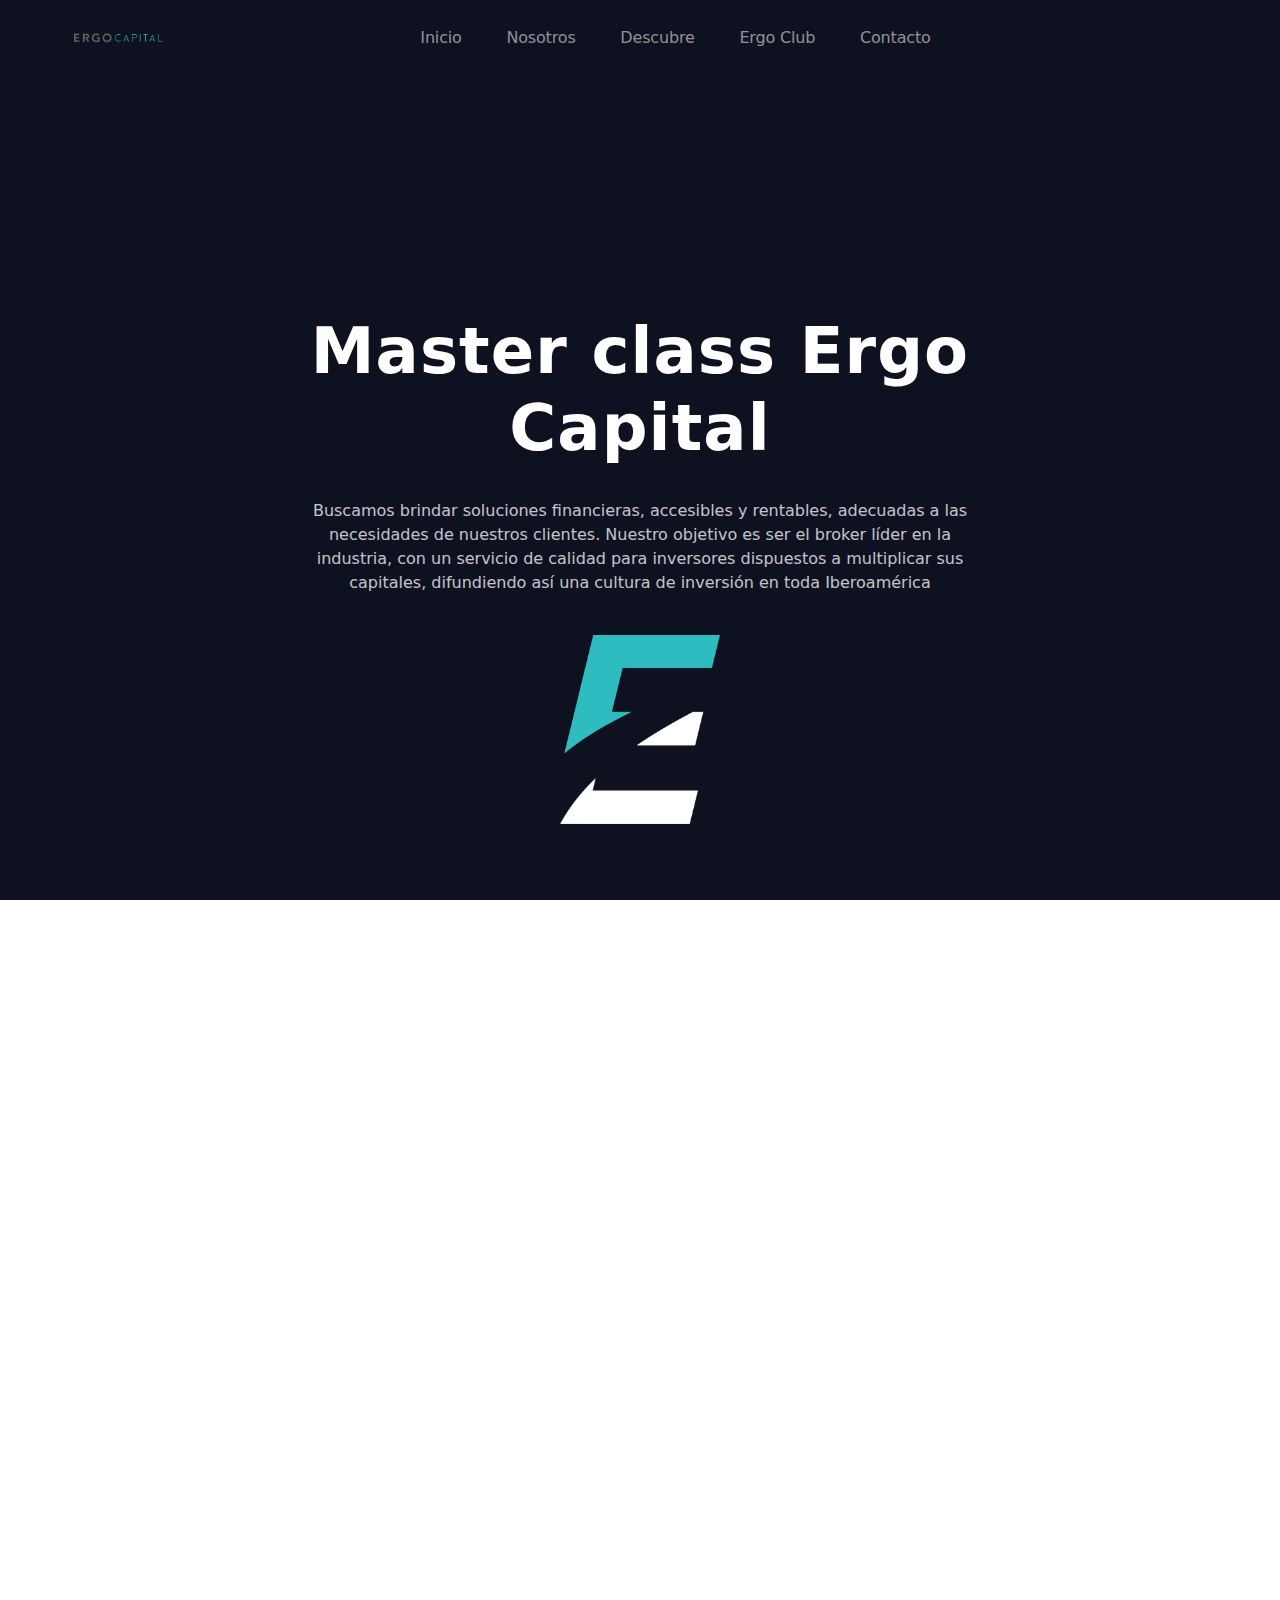
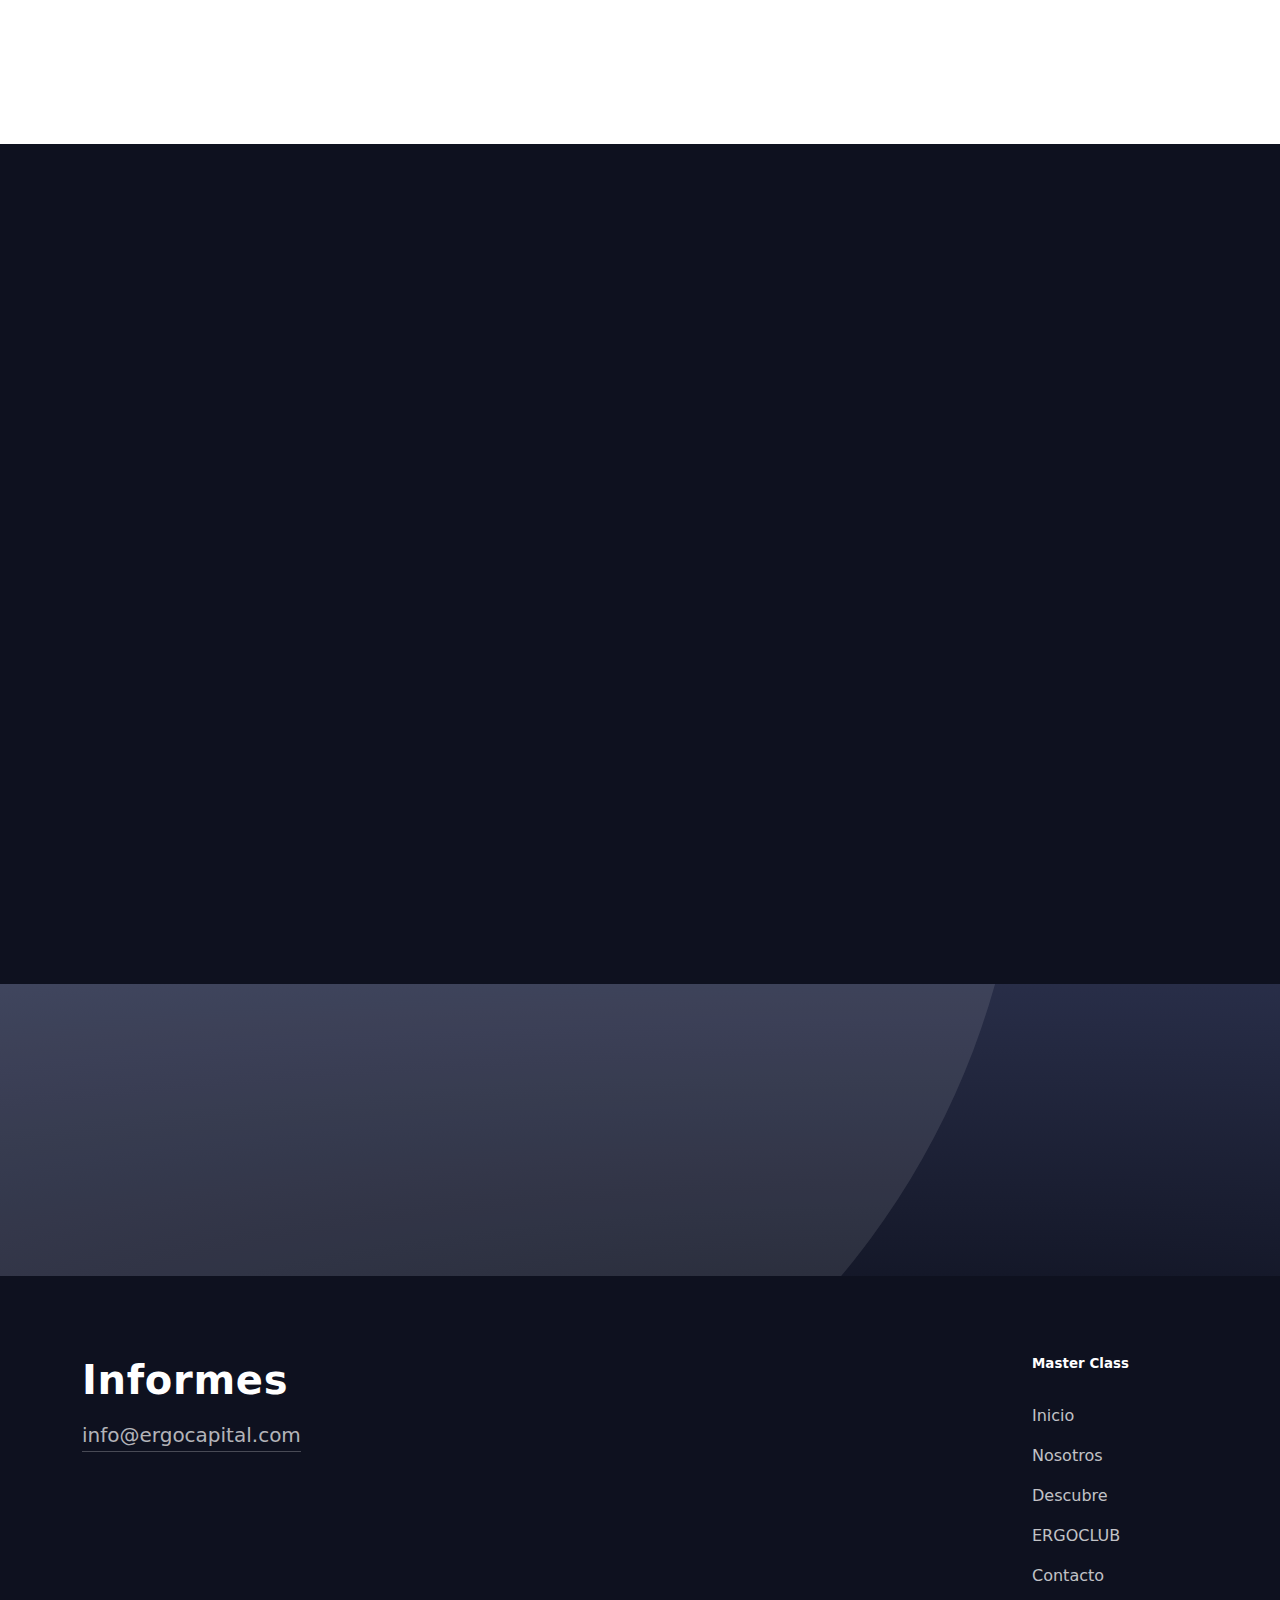
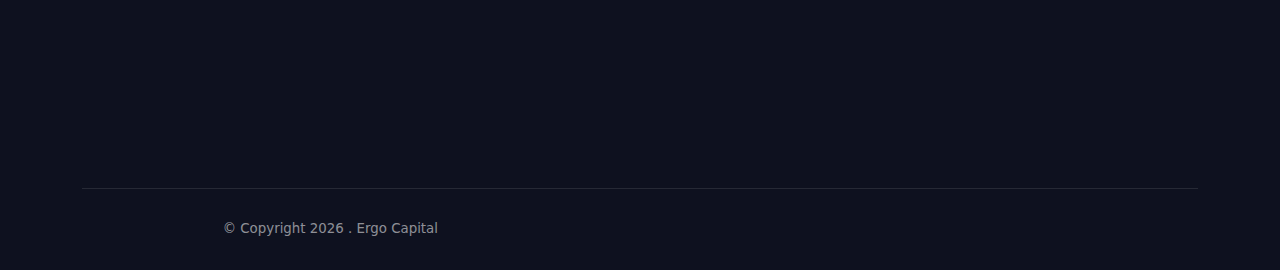
==== index.html @ 256a9d80 "Primera Carga" ====
<!DOCTYPE html>
<html lang="en">

<head>
    <!-- Required meta tags -->
    <meta charset="utf-8" />
    <meta name="viewport" content="width=device-width, initial-scale=1" />
    <link rel="icon" href="assets/img/ergo-capital/favicon.png" type="image/ico" />

    <!--Box Icons-->
    <link rel="stylesheet" href="assets/fonts/boxicons/css/boxicons.css" />

    <!--Iconsmind Icons-->
    <link rel="stylesheet" href="assets/fonts/iconsmind/iconsmind.css" />

    <!--Swiper slider-->
    <link rel="stylesheet" href="assets/vendor/node_modules/css/swiper-bundle.min.css" />

    <link rel="preconnect" href="https://fonts.googleapis.com" />
    <link rel="preconnect" href="https://fonts.gstatic.com" crossorigin />
    <link
        href="https://fonts.googleapis.com/css2?family=Karla:wght@200..800&family=Merriweather:ital,wght@0,300;0,400;0,700;1,300;1,400&display=swap"
        rel="stylesheet" />
    <!-- Main CSS -->
    <link href="assets/css/theme.min.css" rel="stylesheet" />

    <title>Ergo Capital</title>
</head>

<body>
    <!--Preloader Spinner-->
    <div class="spinner-loader bg-tint-primary">
        <div class="spinner-border text-primary" role="status"></div>
        <span class="small d-block ms-2">Ergo Capital</span>
    </div>
    <!--Header Start-->
    <header class="z-index-fixed header-transparent header-absolute-top sticky-reverse">
        <nav class="navbar navbar-expand-lg navbar-light navbar-link-white">
            <div class="container position-relative">
                <a class="navbar-brand" href="index.html">
                    <img src="assets/img/ergo-capital/001_1-p-500.png" alt="" class="img-fluid navbar-brand-sticky" />
                    <img src="assets/img/ergo-capital/001_1-p-500.png" alt=""
                        class="img-fluid navbar-brand-transparent" />
                </a>
                <div class="d-flex align-items-center navbar-no-collapse-items order-lg-last">
                    <button class="navbar-toggler order-last" type="button" data-bs-toggle="collapse"
                        data-bs-target="#mainNavbarTheme" aria-controls="mainNavbarTheme" aria-expanded="false"
                        aria-label="Toggle navigation">
                        <span class="navbar-toggler-icon">
                            <i></i>
                        </span>
                    </button>

                </div>

                <div class="collapse navbar-collapse" id="mainNavbarTheme">
                    <ul class="navbar-nav mx-auto">
                        <li class="nav-item me-lg-3">
                            <a href="#!" class="nav-link">Inicio</a>
                        </li>

                        <li class="nav-item me-lg-3">
                            <a href="#!" class="nav-link">Nosotros</a>
                        </li>
                        <li class="nav-item me-lg-3">
                            <a href="#!" class="nav-link">Descubre</a>
                        </li>
                        <li class="nav-item me-3">
                            <a href="#" class="nav-link">Ergo Club</a>
                        </li>
                        <li class="nav-item me-lg-3">
                            <a href="#!" class="nav-link">Contacto</a>
                        </li>

                    </ul>
                </div>





            </div>
        </nav>
    </header>

    <!--Main content-->
    <main class="bg-dark text-white">
        <!--page-hero-master-slider-->
        <!-- <section class="position-relative bg-shade-info text-white overflow-hidden jarallax" data-jarallax=".3"> -->

        <section class="position-relative vh-100 d-flex align-items-center bg-dark text-white">
            <!--Video Vimeo-->
            <div class="jarallax bg-dark h-100 w-100 position-absolute start-0 top-0 opacity-50"
                data-jarallax-video="https://www.youtube.com/watch?v=V_romThfA0I">
            </div>
            <!--Container-->
            <div class="container py-9 py-lg-11 position-relative z-index-1">
                <div class="row pt-7 align-items-center">
                    <div class="col-lg-10 mx-auto text-center mb-5 mb-lg-0">
                        <!--Hero heading-->
                        <h1 class="display-2 mb-4 mb-lg-5">
                            Master class Ergo Capital
                        </h1>

                        <p class="w-lg-75 w-md-80 opacity-75 mb-6 mx-auto">
                            Buscamos brindar soluciones financieras, accesibles y rentables, adecuadas a las necesidades
                            de nuestros clientes. Nuestro objetivo es ser el broker líder en la industria, con un
                            servicio de calidad para inversores dispuestos a multiplicar sus capitales, difundiendo así
                            una cultura de inversión en toda Iberoamérica
                        </p>

                        <!--Parallax-image-->
                        <div class="position-absolute start-50 top-10 mt-0 ms-0 width-15x h-auto" data-aos="fade-right"
                            style="left: 43% !important;">
                            <img src="assets/img/ergo-capital/006-p-500.png" class="img-fluid">
                        </div>
                        <!--Hero action-->
                        <!-- <div class="d-flex align-items-center justify-content-center">
                            <a href="#section" class="btn btn-outline-white border-2 btn-lg me-2 me-lg-3">Empieza
                                ahora</a>
                        </div> -->
                    </div>
                </div>
            </div>
        </section>

        <section class="position-relative bg-white overflow-hidden">
            <div class="container py-9 py-lg-11">

                <div class="row mb-7 mb-lg-11 justify-content-between align-items-end">
                    <div class="col-lg-10 col-xl-9 mx-auto text-center">

                        <h2 class="display-4 mb-4 text-dark" data-aos="fade-up">
                            Elige el siguiente paso
                        </h2>
                        <!--Divider line-->
                        <span class="width-7x pt-1 mx-auto bg-gradient-primary d-table" data-aos="fade-down"></span>
                    </div>
                </div>

                <div class="mb-9 mb-lg-11 position-relative">
                    <div class="row g-md-2 align-items-end justify-content-center position-relative z-index-1">


                        <div class="col-md-4 mb-5 mb-md-0" data-aos="fade-up">
                            <div
                                class="card-hover card-body rounded-3 shadow-lg py-5 py-lg-6 px-0 overflow-hidden position-relative hover-lift hover-shadow-lg">
                                <!--image-->
                                <a href="#!" class="d-block overflow-hidden">
                                    <img src="assets/img/960x640/7.jpg" alt=""
                                        class="img-fluid img-zoom position-relative">
                                </a>
                                <div class="position-relative overflow-hidden">
                                    <div class="mb-4 align-items-center">


                                        <h4 class="mb-0"></h4>
                                        <div>
                                        </div>
                                    </div>
                                    <div class="flex align-items-end mb-4 text-center">

                                        <div class="price display-7 text-dark">
                                            GENERAL
                                        </div>
                                    </div>
                                    <span class="badge bg-light text-reset rounded-pill"></span>
                                </div>
                                <!--/.price-card-header-->

                                <!--Action button-->
                                <div class="flex text-center">
                                    <a href="registro.html"
                                        class="btn btn-outline-secondary btn-hover-arrow rounded-pill hover-lift w-90">
                                        ADQUIRIR AHORA
                                    </a>
                                </div>
                            </div>
                        </div>
                        <!--/.col-->
                        <div class="col-md-4 mb-5 mb-md-0" data-aos="fade-down">
                            <div
                                class="card-hover card-body rounded-3 shadow-lg py-5 py-lg-6 px-0 overflow-hidden position-relative hover-lift hover-shadow-lg">

                                <div class="position-relative overflow-hidden">

                                    <a href="#!" class="d-block overflow-hidden">
                                        <img src="assets/img/960x640/7.jpg" alt=""
                                            class="img-fluid img-zoom position-relative">
                                    </a>
                                    <div class="mb-4 align-items-center">


                                        <h4 class="mb-0"></h4>
                                        <div>
                                        </div>
                                    </div>
                                    <div class="flex align-items-end mb-4 text-center">

                                        <div class="price display-7 text-dark">PRO
                                        </div>
                                    </div>
                                    <span class="badge bg-light text-reset rounded-pill"></span>
                                </div>
                                <!--/.price-card-header-->

                                <!--Action button-->
                                <div class="flex text-center">
                                    <a href="registro.html"
                                        class="btn btn-outline-secondary btn-hover-arrow rounded-pill hover-lift w-90">
                                        ADQUIRIR AHORA
                                    </a>
                                </div>
                            </div>
                        </div>
                        <!--/.col-->
                        <div class="col-md-4 mb-5 mb-md-0" data-aos="fade-up">
                            <div
                                class="card-hover card-body rounded-3 shadow-lg py-5 py-lg-6 px-0 overflow-hidden position-relative hover-lift hover-shadow-lg">
                                <div class="position-relative overflow-hidden">
                                    <a href="#!" class="d-block overflow-hidden">
                                        <img src="assets/img/960x640/7.jpg" alt=""
                                            class="img-fluid img-zoom position-relative">
                                    </a>

                                    <div class="mb-4 align-items-center">


                                        <h4 class="mb-0"></h4>
                                        <div>
                                        </div>
                                    </div>
                                    <div class="flex align-items-end mb-4 text-center">
                                        <div class="price display-7 text-dark">VIP
                                        </div>
                                    </div>
                                    <span class="badge bg-light text-reset rounded-pill"></span>
                                </div>
                                <!--/.price-card-header-->

                                <!--Action button-->
                                <div class="flex text-center">
                                    <a href="registro.html"
                                        class="btn btn-primary btn-hover-arrow rounded-pill hover-lift w-90">
                                        ADQUIRIR AHORA
                                    </a>
                                </div>
                            </div>
                        </div>
                        <!--/.col-->
                    </div>
                    <!--/.pricing row-->
                </div>
                <!--/.Plans-container-->



            </div>
            <!--/.content-->
        </section>

        <section class="position-relative overflow-hidden">
            <div class="container pt-5 pb-9 pb-lg-11 z-index-1">
                <div class="row align-items-center justify-content-between">
                    <div class="order-last col-lg-5">

                        <!--Subheading-->
                        <div class="mb-4" data-aos="fade-up">
                            <span class="h6 text-muted">Master</span>
                        </div>

                        <!--Heading-->
                        <h2 class="mb-5 display-4 position-relative z-index-1" data-aos="fade-right">Erick Goni
                        </h2>
                        <!--Divider line-->
                        <span class="width-7x pt-1 bg-gradient-primary d-table mb-6 mt-4" data-aos="fade-down"></span>

                        <!--Text-->
                        <p class="mb-7" data-aos="fade-up">
                            Lorem ipsum is placeholder text commonly used in the graphic, print, and publishing
                            industries for previewing layouts and visual mockups.
                        </p>
                        <div class="position-relative z-index-1">
                            <!--Feature icon card-->
                            <div class="d-flex mb-4 mb-lg-5" data-aos="fade-up" data-aos-delay="150">
                                <!--Feature icon-->
                                <div class="me-4">
                                    <!--Icon-->
                                    <i class="bx bx-check-circle text-info lh-1 fs-4"></i>
                                </div>

                                <!--Feature text-->
                                <div>
                                    <h5>
                                        500+ likes
                                    </h5>
                                    <p class="mb-0">
                                        Purus faucibus pulvinar elementum nulla pharetra diam sit
                                        amet.
                                    </p>
                                </div>
                            </div>
                            <!--Feature icon card-->
                            <div class="d-flex mb-4 mb-lg-5" data-aos="fade-up" data-aos-delay="200">
                                <!--Feature icon-->
                                <div class="me-4">
                                    <!--Icon-->
                                    <i class="bx bx-check-circle text-info lh-1 fs-4"></i>
                                </div>

                                <!--Feature text-->
                                <div>
                                    <h5>
                                        Demo
                                    </h5>
                                    <p class="mb-0">
                                        Viverra accumsan mauris rhoncus aenean vel elit
                                        scelerisque mauris.
                                    </p>
                                </div>
                            </div>
                            <!--Feature icon card-->
                            <div class="d-flex" data-aos="fade-up" data-aos-delay="250">
                                <!--Feature icon-->
                                <div class="me-4">
                                    <!--Icon-->
                                    <i class="bx bx-check-circle text-info lh-1 fs-4"></i>
                                </div>

                                <!--Feature text-->
                                <div>
                                    <h5>
                                        Clean &amp; well coded
                                    </h5>
                                    <p class="mb-0">
                                        Leo vel fringilla nulla etiam. Eget lorem dolor
                                        sed viverra ipsum.
                                    </p>
                                </div>
                            </div>
                        </div>
                        <div class="mt-7" data-aos="fade-up" data-aos-delay="250">
                            <a href="#!" class="btn btn-primary btn-lg rounded-pill hover-lift">
                                Learn more
                            </a>
                        </div>

                    </div>
                    <div class="col-lg-6 col-md-10 me-lg-auto order-1 mb-7 mb-lg-0">
                        <div class="position-relative" data-aos="fade-left" data-aos-delay="150">
                            <!--Transparent image background-->
                            <div
                                class="bg-info mt-n9 rounded-top-end-block ms-9 position-absolute start-0 top-0 w-75 h-75">
                            </div>
                            <div
                                class="bg-primary rounded-top-start-block rounded-bottom-end-block position-absolute end-0 bottom-0 w-75 h-100">
                            </div>
                            <img src="assets/img/backgrounds/erick.jpeg" alt=""
                                class="img-fluid position-relative rounded-4">
                        </div>
                    </div>
                </div>
            </div>
        </section>


        <section class="bg-gradient-secondary text-white position-relative">
            <svg class="position-absolute top-0 start-0 text-white w-50 h-auto w-lg-80" width="136" height="76"
                viewBox="0 0 136 76" fill="none" xmlns="http://www.w3.org/2000/svg">
                <path fill-opacity=".1"
                    d="M136 -28C136 -14.3425 133.31 -0.818782 128.083 11.7991C122.857 24.4169 115.196 35.8818 105.539 45.5391C95.8818 55.1964 84.4169 62.857 71.7991 68.0835C59.1812 73.31 45.6575 76 32 76C18.3425 76 4.81878 73.31 -7.79908 68.0835C-20.4169 62.857 -31.8818 55.1964 -41.5391 45.5391C-51.1964 35.8818 -58.857 24.4169 -64.0835 11.7991C-69.31 -0.818789 -72 -14.3425 -72 -28L136 -28Z"
                    fill="currentColor"></path>
            </svg>
            <div class="container py-9 py-lg-11 position-relative z-index-1">
                <div class="row align-items-center justify-content-center">
                    <div class="col-md-10 col-lg-8 col-xl-7 text-center mx-auto">
                        <h2 class="mb-4 display-4 " data-aos="fade-down">
                            Conectate con Erick
                        </h2>
                        <div data-aos="fade-up">
                            <a href="#!" class="d-inline-block mb-1 me-2 si rounded-pill si-hover-facebook">
                                <i class="bx bxl-facebook fs-2"></i>
                                <i class="bx bxl-facebook fs-2"></i>
                            </a>
                            <!-- Social button -->
                            <a href="#!" class="d-inline-block mb-1 me-2 si rounded-pill si-hover-twitter">
                                <i class="bx bxl-twitter fs-2"></i>
                                <i class="bx bxl-twitter fs-1"></i>
                            </a>
                        </div>


                    </div>
                    <!--End Col-->
                </div> <!-- / .row -->
            </div> <!-- / .container -->
        </section>


        <!--Gradient background-->

        </section>
    </main>

    <!--Footer start-->
    <footer id="footer" class="bg-dark text-white position-relative">
        <div class="container pt-9 pt-lg-11">
            <div class="row">
                <div class="col-md-12 col-lg-4 mb-5 h-100 me-auto">
                    <!--Title-->
                    <h2 class="display-6 mb-0 position-relative">
                        Informes
                    </h2>
                    <div class="pt-3">
                        <a class="link-underline fs-5" href="mailto:mail@doamin.com">
                            info@ergocapital.com
                        </a>
                    </div>
                </div>
                <div class="col-sm-4 col-lg-2 mb-5 mb-md-0 ms-auto h-100">
                    <!--Title-->
                    <h6 class="small mb-3 mb-lg-4">Master Class</h6>
                    <!--Nav-->
                    <ul class="nav flex-column mb-0">
                        <li class="nav-item">
                            <a class="nav-link" href="#!">Inicio</a>
                        </li>
                        <li class="nav-item">
                            <a class="nav-link" href="#!">Nosotros</a>
                        </li>
                        <li class="nav-item">
                            <a class="nav-link" href="#!">Descubre</a>
                        </li>
                        <li class="nav-item">
                            <a class="nav-link" href="#!">ERGOCLUB</a>
                        </li>
                        <li class="nav-item">
                            <a class="nav-link" href="#!">Contacto</a>
                        </li>
                    </ul>
                </div>
                <!--/.Col-->


            </div>
            <br>
            <br>
            <br>
            <br>
            <br>
            <br>
            <br>
            <br>
            <hr class="mb-5 mt-0" />
        </div>
        <!-- / .container -->
        <div class="pb-5">
            <div class="container">
                <div class="row justify-content-md-between align-items-center">

                    <div class="col-sm-6 col-md-4 text-sm-end">
                        <span class="d-block lh-sm small text-muted">
                            © Copyright
                            <script>
                                document.write(new Date().getFullYear())
                            </script>
                            . Ergo Capital
                        </span>
                    </div>
                </div>
            </div>
        </div>
    </footer>

    <!-- begin Back to Top button -->
    <a href="#" class="toTop">
        <i class="bx bxs-up-arrow"></i>
    </a>
    <!-- scripts -->
    <script src="assets/js/theme.bundle.js"></script>

    <!--Swiper slider-->

    <script src="assets/vendor/node_modules/js/swiper-bundle.min.js"></script>
    <script>
        //swiper-3
        var swiperProjects = new Swiper('.swiper-projects', {
            autoHeight: true,
            spaceBetween: 16,
            breakpoints: {
                640: {
                    slidesPerView: 1,
                    spaceBetween: 16,
                },
                768: {
                    slidesPerView: 2,
                    spaceBetween: 16,
                },
                1024: {
                    slidesPerView: 2,
                    spaceBetween: 16,
                },
            },
            pagination: {
                el: '.swiperProjects-pagination',
                clickable: true,
            },
            navigation: {
                nextEl: '.swiperProjects-button-next',
                prevEl: '.swiperProjects-button-prev',
            },
        })

        //swiper-Testimonials
        var swiperTestmonials = new Swiper('.swiper-quotes', {
            loop: true,
            grabCursor: true,
            speed: 600,
            autoHeight: true,
            navigation: {
                nextEl: '.swiperTestimonials-button-next',
                prevEl: '.swiperTestimonials-button-prev',
            },
        })
        var swiper = new Swiper('.swiper-people', {
            spaceBetween: 0,
            effect: 'fade',
            loop: true,
            grabCursor: true,
            speed: 600,
        })
        // Link together the navigation of both swipers
        var swiperQuotes = document.querySelector('.swiper-quotes').swiper
        var swiperPeople = document.querySelector('.swiper-people').swiper

        swiperQuotes.controller.control = swiperPeople
        swiperPeople.controller.control = swiperQuotes
    </script>
</body>

</html>
---- assets/fonts/iconsmind/iconsmind.css ----
@font-face {
	font-family: 'icomoon';
	src:url('fonts/icomoon.eot?-rdmvgc');
	src:url('fonts/icomoon.eot?#iefix-rdmvgc') format('embedded-opentype'),
		url('fonts/icomoon.woff?-rdmvgc') format('woff'),
		url('fonts/icomoon.ttf?-rdmvgc') format('truetype'),
		url('fonts/icomoon.svg?-rdmvgc#icomoon') format('svg');
	font-weight: normal;
	font-style: normal;
}

[class^="icon-"], [class*=" icon-"] {
	font-family: 'icomoon';
	speak: none;
	font-style: normal;
	font-weight: normal;
	font-variant: normal;
	text-transform: none;
	line-height: 1;

	/* Better Font Rendering =========== */
	-webkit-font-smoothing: antialiased;
	-moz-osx-font-smoothing: grayscale;
}

.icon-A-Z:before {
	content: "\e600";
}
.icon-Aa:before {
	content: "\e601";
}
.icon-Add-Bag:before {
	content: "\e602";
}
.icon-Add-Basket:before {
	content: "\e603";
}
.icon-Add-Cart:before {
	content: "\e604";
}
.icon-Add-File:before {
	content: "\e605";
}
.icon-Add-SpaceAfterParagraph:before {
	content: "\e606";
}
.icon-Add-SpaceBeforeParagraph:before {
	content: "\e607";
}
.icon-Add-User:before {
	content: "\e608";
}
.icon-Add-UserStar:before {
	content: "\e609";
}
.icon-Add-Window:before {
	content: "\e60a";
}
.icon-Add:before {
	content: "\e60b";
}
.icon-Address-Book:before {
	content: "\e60c";
}
.icon-Address-Book2:before {
	content: "\e60d";
}
.icon-Administrator:before {
	content: "\e60e";
}
.icon-Aerobics-2:before {
	content: "\e60f";
}
.icon-Aerobics-3:before {
	content: "\e610";
}
.icon-Aerobics:before {
	content: "\e611";
}
.icon-Affiliate:before {
	content: "\e612";
}
.icon-Aim:before {
	content: "\e613";
}
.icon-Air-Balloon:before {
	content: "\e614";
}
.icon-Airbrush:before {
	content: "\e615";
}
.icon-Airship:before {
	content: "\e616";
}
.icon-Alarm-Clock:before {
	content: "\e617";
}
.icon-Alarm-Clock2:before {
	content: "\e618";
}
.icon-Alarm:before {
	content: "\e619";
}
.icon-Alien-2:before {
	content: "\e61a";
}
.icon-Alien:before {
	content: "\e61b";
}
.icon-Aligator:before {
	content: "\e61c";
}
.icon-Align-Center:before {
	content: "\e61d";
}
.icon-Align-JustifyAll:before {
	content: "\e61e";
}
.icon-Align-JustifyCenter:before {
	content: "\e61f";
}
.icon-Align-JustifyLeft:before {
	content: "\e620";
}
.icon-Align-JustifyRight:before {
	content: "\e621";
}
.icon-Align-Left:before {
	content: "\e622";
}
.icon-Align-Right:before {
	content: "\e623";
}
.icon-Alpha:before {
	content: "\e624";
}
.icon-Ambulance:before {
	content: "\e625";
}
.icon-AMX:before {
	content: "\e626";
}
.icon-Anchor-2:before {
	content: "\e627";
}
.icon-Anchor:before {
	content: "\e628";
}
.icon-Android-Store:before {
	content: "\e629";
}
.icon-Android:before {
	content: "\e62a";
}
.icon-Angel-Smiley:before {
	content: "\e62b";
}
.icon-Angel:before {
	content: "\e62c";
}
.icon-Angry:before {
	content: "\e62d";
}
.icon-Apple-Bite:before {
	content: "\e62e";
}
.icon-Apple-Store:before {
	content: "\e62f";
}
.icon-Apple:before {
	content: "\e630";
}
.icon-Approved-Window:before {
	content: "\e631";
}
.icon-Aquarius-2:before {
	content: "\e632";
}
.icon-Aquarius:before {
	content: "\e633";
}
.icon-Archery-2:before {
	content: "\e634";
}
.icon-Archery:before {
	content: "\e635";
}
.icon-Argentina:before {
	content: "\e636";
}
.icon-Aries-2:before {
	content: "\e637";
}
.icon-Aries:before {
	content: "\e638";
}
.icon-Army-Key:before {
	content: "\e639";
}
.icon-Arrow-Around:before {
	content: "\e63a";
}
.icon-Arrow-Back3:before {
	content: "\e63b";
}
.icon-Arrow-Back:before {
	content: "\e63c";
}
.icon-Arrow-Back2:before {
	content: "\e63d";
}
.icon-Arrow-Barrier:before {
	content: "\e63e";
}
.icon-Arrow-Circle:before {
	content: "\e63f";
}
.icon-Arrow-Cross:before {
	content: "\e640";
}
.icon-Arrow-Down:before {
	content: "\e641";
}
.icon-Arrow-Down2:before {
	content: "\e642";
}
.icon-Arrow-Down3:before {
	content: "\e643";
}
.icon-Arrow-DowninCircle:before {
	content: "\e644";
}
.icon-Arrow-Fork:before {
	content: "\e645";
}
.icon-Arrow-Forward:before {
	content: "\e646";
}
.icon-Arrow-Forward2:before {
	content: "\e647";
}
.icon-Arrow-From:before {
	content: "\e648";
}
.icon-Arrow-Inside:before {
	content: "\e649";
}
.icon-Arrow-Inside45:before {
	content: "\e64a";
}
.icon-Arrow-InsideGap:before {
	content: "\e64b";
}
.icon-Arrow-InsideGap45:before {
	content: "\e64c";
}
.icon-Arrow-Into:before {
	content: "\e64d";
}
.icon-Arrow-Join:before {
	content: "\e64e";
}
.icon-Arrow-Junction:before {
	content: "\e64f";
}
.icon-Arrow-Left:before {
	content: "\e650";
}
.icon-Arrow-Left2:before {
	content: "\e651";
}
.icon-Arrow-LeftinCircle:before {
	content: "\e652";
}
.icon-Arrow-Loop:before {
	content: "\e653";
}
.icon-Arrow-Merge:before {
	content: "\e654";
}
.icon-Arrow-Mix:before {
	content: "\e655";
}
.icon-Arrow-Next:before {
	content: "\e656";
}
.icon-Arrow-OutLeft:before {
	content: "\e657";
}
.icon-Arrow-OutRight:before {
	content: "\e658";
}
.icon-Arrow-Outside:before {
	content: "\e659";
}
.icon-Arrow-Outside45:before {
	content: "\e65a";
}
.icon-Arrow-OutsideGap:before {
	content: "\e65b";
}
.icon-Arrow-OutsideGap45:before {
	content: "\e65c";
}
.icon-Arrow-Over:before {
	content: "\e65d";
}
.icon-Arrow-Refresh:before {
	content: "\e65e";
}
.icon-Arrow-Refresh2:before {
	content: "\e65f";
}
.icon-Arrow-Right:before {
	content: "\e660";
}
.icon-Arrow-Right2:before {
	content: "\e661";
}
.icon-Arrow-RightinCircle:before {
	content: "\e662";
}
.icon-Arrow-Shuffle:before {
	content: "\e663";
}
.icon-Arrow-Squiggly:before {
	content: "\e664";
}
.icon-Arrow-Through:before {
	content: "\e665";
}
.icon-Arrow-To:before {
	content: "\e666";
}
.icon-Arrow-TurnLeft:before {
	content: "\e667";
}
.icon-Arrow-TurnRight:before {
	content: "\e668";
}
.icon-Arrow-Up:before {
	content: "\e669";
}
.icon-Arrow-Up2:before {
	content: "\e66a";
}
.icon-Arrow-Up3:before {
	content: "\e66b";
}
.icon-Arrow-UpinCircle:before {
	content: "\e66c";
}
.icon-Arrow-XLeft:before {
	content: "\e66d";
}
.icon-Arrow-XRight:before {
	content: "\e66e";
}
.icon-Ask:before {
	content: "\e66f";
}
.icon-Assistant:before {
	content: "\e670";
}
.icon-Astronaut:before {
	content: "\e671";
}
.icon-At-Sign:before {
	content: "\e672";
}
.icon-ATM:before {
	content: "\e673";
}
.icon-Atom:before {
	content: "\e674";
}
.icon-Audio:before {
	content: "\e675";
}
.icon-Auto-Flash:before {
	content: "\e676";
}
.icon-Autumn:before {
	content: "\e677";
}
.icon-Baby-Clothes:before {
	content: "\e678";
}
.icon-Baby-Clothes2:before {
	content: "\e679";
}
.icon-Baby-Cry:before {
	content: "\e67a";
}
.icon-Baby:before {
	content: "\e67b";
}
.icon-Back2:before {
	content: "\e67c";
}
.icon-Back-Media:before {
	content: "\e67d";
}
.icon-Back-Music:before {
	content: "\e67e";
}
.icon-Back:before {
	content: "\e67f";
}
.icon-Background:before {
	content: "\e680";
}
.icon-Bacteria:before {
	content: "\e681";
}
.icon-Bag-Coins:before {
	content: "\e682";
}
.icon-Bag-Items:before {
	content: "\e683";
}
.icon-Bag-Quantity:before {
	content: "\e684";
}
.icon-Bag:before {
	content: "\e685";
}
.icon-Bakelite:before {
	content: "\e686";
}
.icon-Ballet-Shoes:before {
	content: "\e687";
}
.icon-Balloon:before {
	content: "\e688";
}
.icon-Banana:before {
	content: "\e689";
}
.icon-Band-Aid:before {
	content: "\e68a";
}
.icon-Bank:before {
	content: "\e68b";
}
.icon-Bar-Chart:before {
	content: "\e68c";
}
.icon-Bar-Chart2:before {
	content: "\e68d";
}
.icon-Bar-Chart3:before {
	content: "\e68e";
}
.icon-Bar-Chart4:before {
	content: "\e68f";
}
.icon-Bar-Chart5:before {
	content: "\e690";
}
.icon-Bar-Code:before {
	content: "\e691";
}
.icon-Barricade-2:before {
	content: "\e692";
}
.icon-Barricade:before {
	content: "\e693";
}
.icon-Baseball:before {
	content: "\e694";
}
.icon-Basket-Ball:before {
	content: "\e695";
}
.icon-Basket-Coins:before {
	content: "\e696";
}
.icon-Basket-Items:before {
	content: "\e697";
}
.icon-Basket-Quantity:before {
	content: "\e698";
}
.icon-Bat-2:before {
	content: "\e699";
}
.icon-Bat:before {
	content: "\e69a";
}
.icon-Bathrobe:before {
	content: "\e69b";
}
.icon-Batman-Mask:before {
	content: "\e69c";
}
.icon-Battery-0:before {
	content: "\e69d";
}
.icon-Battery-25:before {
	content: "\e69e";
}
.icon-Battery-50:before {
	content: "\e69f";
}
.icon-Battery-75:before {
	content: "\e6a0";
}
.icon-Battery-100:before {
	content: "\e6a1";
}
.icon-Battery-Charge:before {
	content: "\e6a2";
}
.icon-Bear:before {
	content: "\e6a3";
}
.icon-Beard-2:before {
	content: "\e6a4";
}
.icon-Beard-3:before {
	content: "\e6a5";
}
.icon-Beard:before {
	content: "\e6a6";
}
.icon-Bebo:before {
	content: "\e6a7";
}
.icon-Bee:before {
	content: "\e6a8";
}
.icon-Beer-Glass:before {
	content: "\e6a9";
}
.icon-Beer:before {
	content: "\e6aa";
}
.icon-Bell-2:before {
	content: "\e6ab";
}
.icon-Bell:before {
	content: "\e6ac";
}
.icon-Belt-2:before {
	content: "\e6ad";
}
.icon-Belt-3:before {
	content: "\e6ae";
}
.icon-Belt:before {
	content: "\e6af";
}
.icon-Berlin-Tower:before {
	content: "\e6b0";
}
.icon-Beta:before {
	content: "\e6b1";
}
.icon-Betvibes:before {
	content: "\e6b2";
}
.icon-Bicycle-2:before {
	content: "\e6b3";
}
.icon-Bicycle-3:before {
	content: "\e6b4";
}
.icon-Bicycle:before {
	content: "\e6b5";
}
.icon-Big-Bang:before {
	content: "\e6b6";
}
.icon-Big-Data:before {
	content: "\e6b7";
}
.icon-Bike-Helmet:before {
	content: "\e6b8";
}
.icon-Bikini:before {
	content: "\e6b9";
}
.icon-Bilk-Bottle2:before {
	content: "\e6ba";
}
.icon-Billing:before {
	content: "\e6bb";
}
.icon-Bing:before {
	content: "\e6bc";
}
.icon-Binocular:before {
	content: "\e6bd";
}
.icon-Bio-Hazard:before {
	content: "\e6be";
}
.icon-Biotech:before {
	content: "\e6bf";
}
.icon-Bird-DeliveringLetter:before {
	content: "\e6c0";
}
.icon-Bird:before {
	content: "\e6c1";
}
.icon-Birthday-Cake:before {
	content: "\e6c2";
}
.icon-Bisexual:before {
	content: "\e6c3";
}
.icon-Bishop:before {
	content: "\e6c4";
}
.icon-Bitcoin:before {
	content: "\e6c5";
}
.icon-Black-Cat:before {
	content: "\e6c6";
}
.icon-Blackboard:before {
	content: "\e6c7";
}
.icon-Blinklist:before {
	content: "\e6c8";
}
.icon-Block-Cloud:before {
	content: "\e6c9";
}
.icon-Block-Window:before {
	content: "\e6ca";
}
.icon-Blogger:before {
	content: "\e6cb";
}
.icon-Blood:before {
	content: "\e6cc";
}
.icon-Blouse:before {
	content: "\e6cd";
}
.icon-Blueprint:before {
	content: "\e6ce";
}
.icon-Board:before {
	content: "\e6cf";
}
.icon-Bodybuilding:before {
	content: "\e6d0";
}
.icon-Bold-Text:before {
	content: "\e6d1";
}
.icon-Bone:before {
	content: "\e6d2";
}
.icon-Bones:before {
	content: "\e6d3";
}
.icon-Book:before {
	content: "\e6d4";
}
.icon-Bookmark:before {
	content: "\e6d5";
}
.icon-Books-2:before {
	content: "\e6d6";
}
.icon-Books:before {
	content: "\e6d7";
}
.icon-Boom:before {
	content: "\e6d8";
}
.icon-Boot-2:before {
	content: "\e6d9";
}
.icon-Boot:before {
	content: "\e6da";
}
.icon-Bottom-ToTop:before {
	content: "\e6db";
}
.icon-Bow-2:before {
	content: "\e6dc";
}
.icon-Bow-3:before {
	content: "\e6dd";
}
.icon-Bow-4:before {
	content: "\e6de";
}
.icon-Bow-5:before {
	content: "\e6df";
}
.icon-Bow-6:before {
	content: "\e6e0";
}
.icon-Bow:before {
	content: "\e6e1";
}
.icon-Bowling-2:before {
	content: "\e6e2";
}
.icon-Bowling:before {
	content: "\e6e3";
}
.icon-Box2:before {
	content: "\e6e4";
}
.icon-Box-Close:before {
	content: "\e6e5";
}
.icon-Box-Full:before {
	content: "\e6e6";
}
.icon-Box-Open:before {
	content: "\e6e7";
}
.icon-Box-withFolders:before {
	content: "\e6e8";
}
.icon-Box:before {
	content: "\e6e9";
}
.icon-Boy:before {
	content: "\e6ea";
}
.icon-Bra:before {
	content: "\e6eb";
}
.icon-Brain-2:before {
	content: "\e6ec";
}
.icon-Brain-3:before {
	content: "\e6ed";
}
.icon-Brain:before {
	content: "\e6ee";
}
.icon-Brazil:before {
	content: "\e6ef";
}
.icon-Bread-2:before {
	content: "\e6f0";
}
.icon-Bread:before {
	content: "\e6f1";
}
.icon-Bridge:before {
	content: "\e6f2";
}
.icon-Brightkite:before {
	content: "\e6f3";
}
.icon-Broke-Link2:before {
	content: "\e6f4";
}
.icon-Broken-Link:before {
	content: "\e6f5";
}
.icon-Broom:before {
	content: "\e6f6";
}
.icon-Brush:before {
	content: "\e6f7";
}
.icon-Bucket:before {
	content: "\e6f8";
}
.icon-Bug:before {
	content: "\e6f9";
}
.icon-Building:before {
	content: "\e6fa";
}
.icon-Bulleted-List:before {
	content: "\e6fb";
}
.icon-Bus-2:before {
	content: "\e6fc";
}
.icon-Bus:before {
	content: "\e6fd";
}
.icon-Business-Man:before {
	content: "\e6fe";
}
.icon-Business-ManWoman:before {
	content: "\e6ff";
}
.icon-Business-Mens:before {
	content: "\e700";
}
.icon-Business-Woman:before {
	content: "\e701";
}
.icon-Butterfly:before {
	content: "\e702";
}
.icon-Button:before {
	content: "\e703";
}
.icon-Cable-Car:before {
	content: "\e704";
}
.icon-Cake:before {
	content: "\e705";
}
.icon-Calculator-2:before {
	content: "\e706";
}
.icon-Calculator-3:before {
	content: "\e707";
}
.icon-Calculator:before {
	content: "\e708";
}
.icon-Calendar-2:before {
	content: "\e709";
}
.icon-Calendar-3:before {
	content: "\e70a";
}
.icon-Calendar-4:before {
	content: "\e70b";
}
.icon-Calendar-Clock:before {
	content: "\e70c";
}
.icon-Calendar:before {
	content: "\e70d";
}
.icon-Camel:before {
	content: "\e70e";
}
.icon-Camera-2:before {
	content: "\e70f";
}
.icon-Camera-3:before {
	content: "\e710";
}
.icon-Camera-4:before {
	content: "\e711";
}
.icon-Camera-5:before {
	content: "\e712";
}
.icon-Camera-Back:before {
	content: "\e713";
}
.icon-Camera:before {
	content: "\e714";
}
.icon-Can-2:before {
	content: "\e715";
}
.icon-Can:before {
	content: "\e716";
}
.icon-Canada:before {
	content: "\e717";
}
.icon-Cancer-2:before {
	content: "\e718";
}
.icon-Cancer-3:before {
	content: "\e719";
}
.icon-Cancer:before {
	content: "\e71a";
}
.icon-Candle:before {
	content: "\e71b";
}
.icon-Candy-Cane:before {
	content: "\e71c";
}
.icon-Candy:before {
	content: "\e71d";
}
.icon-Cannon:before {
	content: "\e71e";
}
.icon-Cap-2:before {
	content: "\e71f";
}
.icon-Cap-3:before {
	content: "\e720";
}
.icon-Cap-Smiley:before {
	content: "\e721";
}
.icon-Cap:before {
	content: "\e722";
}
.icon-Capricorn-2:before {
	content: "\e723";
}
.icon-Capricorn:before {
	content: "\e724";
}
.icon-Car-2:before {
	content: "\e725";
}
.icon-Car-3:before {
	content: "\e726";
}
.icon-Car-Coins:before {
	content: "\e727";
}
.icon-Car-Items:before {
	content: "\e728";
}
.icon-Car-Wheel:before {
	content: "\e729";
}
.icon-Car:before {
	content: "\e72a";
}
.icon-Cardigan:before {
	content: "\e72b";
}
.icon-Cardiovascular:before {
	content: "\e72c";
}
.icon-Cart-Quantity:before {
	content: "\e72d";
}
.icon-Casette-Tape:before {
	content: "\e72e";
}
.icon-Cash-Register:before {
	content: "\e72f";
}
.icon-Cash-register2:before {
	content: "\e730";
}
.icon-Castle:before {
	content: "\e731";
}
.icon-Cat:before {
	content: "\e732";
}
.icon-Cathedral:before {
	content: "\e733";
}
.icon-Cauldron:before {
	content: "\e734";
}
.icon-CD-2:before {
	content: "\e735";
}
.icon-CD-Cover:before {
	content: "\e736";
}
.icon-CD:before {
	content: "\e737";
}
.icon-Cello:before {
	content: "\e738";
}
.icon-Celsius:before {
	content: "\e739";
}
.icon-Chacked-Flag:before {
	content: "\e73a";
}
.icon-Chair:before {
	content: "\e73b";
}
.icon-Charger:before {
	content: "\e73c";
}
.icon-Check-2:before {
	content: "\e73d";
}
.icon-Check:before {
	content: "\e73e";
}
.icon-Checked-User:before {
	content: "\e73f";
}
.icon-Checkmate:before {
	content: "\e740";
}
.icon-Checkout-Bag:before {
	content: "\e741";
}
.icon-Checkout-Basket:before {
	content: "\e742";
}
.icon-Checkout:before {
	content: "\e743";
}
.icon-Cheese:before {
	content: "\e744";
}
.icon-Cheetah:before {
	content: "\e745";
}
.icon-Chef-Hat:before {
	content: "\e746";
}
.icon-Chef-Hat2:before {
	content: "\e747";
}
.icon-Chef:before {
	content: "\e748";
}
.icon-Chemical-2:before {
	content: "\e749";
}
.icon-Chemical-3:before {
	content: "\e74a";
}
.icon-Chemical-4:before {
	content: "\e74b";
}
.icon-Chemical-5:before {
	content: "\e74c";
}
.icon-Chemical:before {
	content: "\e74d";
}
.icon-Chess-Board:before {
	content: "\e74e";
}
.icon-Chess:before {
	content: "\e74f";
}
.icon-Chicken:before {
	content: "\e750";
}
.icon-Chile:before {
	content: "\e751";
}
.icon-Chimney:before {
	content: "\e752";
}
.icon-China:before {
	content: "\e753";
}
.icon-Chinese-Temple:before {
	content: "\e754";
}
.icon-Chip:before {
	content: "\e755";
}
.icon-Chopsticks-2:before {
	content: "\e756";
}
.icon-Chopsticks:before {
	content: "\e757";
}
.icon-Christmas-Ball:before {
	content: "\e758";
}
.icon-Christmas-Bell:before {
	content: "\e759";
}
.icon-Christmas-Candle:before {
	content: "\e75a";
}
.icon-Christmas-Hat:before {
	content: "\e75b";
}
.icon-Christmas-Sleigh:before {
	content: "\e75c";
}
.icon-Christmas-Snowman:before {
	content: "\e75d";
}
.icon-Christmas-Sock:before {
	content: "\e75e";
}
.icon-Christmas-Tree:before {
	content: "\e75f";
}
.icon-Christmas:before {
	content: "\e760";
}
.icon-Chrome:before {
	content: "\e761";
}
.icon-Chrysler-Building:before {
	content: "\e762";
}
.icon-Cinema:before {
	content: "\e763";
}
.icon-Circular-Point:before {
	content: "\e764";
}
.icon-City-Hall:before {
	content: "\e765";
}
.icon-Clamp:before {
	content: "\e766";
}
.icon-Clapperboard-Close:before {
	content: "\e767";
}
.icon-Clapperboard-Open:before {
	content: "\e768";
}
.icon-Claps:before {
	content: "\e769";
}
.icon-Clef:before {
	content: "\e76a";
}
.icon-Clinic:before {
	content: "\e76b";
}
.icon-Clock-2:before {
	content: "\e76c";
}
.icon-Clock-3:before {
	content: "\e76d";
}
.icon-Clock-4:before {
	content: "\e76e";
}
.icon-Clock-Back:before {
	content: "\e76f";
}
.icon-Clock-Forward:before {
	content: "\e770";
}
.icon-Clock:before {
	content: "\e771";
}
.icon-Close-Window:before {
	content: "\e772";
}
.icon-Close:before {
	content: "\e773";
}
.icon-Clothing-Store:before {
	content: "\e774";
}
.icon-Cloud--:before {
	content: "\e775";
}
.icon-Cloud-:before {
	content: "\e776";
}
.icon-Cloud-Camera:before {
	content: "\e777";
}
.icon-Cloud-Computer:before {
	content: "\e778";
}
.icon-Cloud-Email:before {
	content: "\e779";
}
.icon-Cloud-Hail:before {
	content: "\e77a";
}
.icon-Cloud-Laptop:before {
	content: "\e77b";
}
.icon-Cloud-Lock:before {
	content: "\e77c";
}
.icon-Cloud-Moon:before {
	content: "\e77d";
}
.icon-Cloud-Music:before {
	content: "\e77e";
}
.icon-Cloud-Picture:before {
	content: "\e77f";
}
.icon-Cloud-Rain:before {
	content: "\e780";
}
.icon-Cloud-Remove:before {
	content: "\e781";
}
.icon-Cloud-Secure:before {
	content: "\e782";
}
.icon-Cloud-Settings:before {
	content: "\e783";
}
.icon-Cloud-Smartphone:before {
	content: "\e784";
}
.icon-Cloud-Snow:before {
	content: "\e785";
}
.icon-Cloud-Sun:before {
	content: "\e786";
}
.icon-Cloud-Tablet:before {
	content: "\e787";
}
.icon-Cloud-Video:before {
	content: "\e788";
}
.icon-Cloud-Weather:before {
	content: "\e789";
}
.icon-Cloud:before {
	content: "\e78a";
}
.icon-Clouds-Weather:before {
	content: "\e78b";
}
.icon-Clouds:before {
	content: "\e78c";
}
.icon-Clown:before {
	content: "\e78d";
}
.icon-CMYK:before {
	content: "\e78e";
}
.icon-Coat:before {
	content: "\e78f";
}
.icon-Cocktail:before {
	content: "\e790";
}
.icon-Coconut:before {
	content: "\e791";
}
.icon-Code-Window:before {
	content: "\e792";
}
.icon-Coding:before {
	content: "\e793";
}
.icon-Coffee-2:before {
	content: "\e794";
}
.icon-Coffee-Bean:before {
	content: "\e795";
}
.icon-Coffee-Machine:before {
	content: "\e796";
}
.icon-Coffee-toGo:before {
	content: "\e797";
}
.icon-Coffee:before {
	content: "\e798";
}
.icon-Coffin:before {
	content: "\e799";
}
.icon-Coin:before {
	content: "\e79a";
}
.icon-Coins-2:before {
	content: "\e79b";
}
.icon-Coins-3:before {
	content: "\e79c";
}
.icon-Coins:before {
	content: "\e79d";
}
.icon-Colombia:before {
	content: "\e79e";
}
.icon-Colosseum:before {
	content: "\e79f";
}
.icon-Column-2:before {
	content: "\e7a0";
}
.icon-Column-3:before {
	content: "\e7a1";
}
.icon-Column:before {
	content: "\e7a2";
}
.icon-Comb-2:before {
	content: "\e7a3";
}
.icon-Comb:before {
	content: "\e7a4";
}
.icon-Communication-Tower:before {
	content: "\e7a5";
}
.icon-Communication-Tower2:before {
	content: "\e7a6";
}
.icon-Compass-2:before {
	content: "\e7a7";
}
.icon-Compass-3:before {
	content: "\e7a8";
}
.icon-Compass-4:before {
	content: "\e7a9";
}
.icon-Compass-Rose:before {
	content: "\e7aa";
}
.icon-Compass:before {
	content: "\e7ab";
}
.icon-Computer-2:before {
	content: "\e7ac";
}
.icon-Computer-3:before {
	content: "\e7ad";
}
.icon-Computer-Secure:before {
	content: "\e7ae";
}
.icon-Computer:before {
	content: "\e7af";
}
.icon-Conference:before {
	content: "\e7b0";
}
.icon-Confused:before {
	content: "\e7b1";
}
.icon-Conservation:before {
	content: "\e7b2";
}
.icon-Consulting:before {
	content: "\e7b3";
}
.icon-Contrast:before {
	content: "\e7b4";
}
.icon-Control-2:before {
	content: "\e7b5";
}
.icon-Control:before {
	content: "\e7b6";
}
.icon-Cookie-Man:before {
	content: "\e7b7";
}
.icon-Cookies:before {
	content: "\e7b8";
}
.icon-Cool-Guy:before {
	content: "\e7b9";
}
.icon-Cool:before {
	content: "\e7ba";
}
.icon-Copyright:before {
	content: "\e7bb";
}
.icon-Costume:before {
	content: "\e7bc";
}
.icon-Couple-Sign:before {
	content: "\e7bd";
}
.icon-Cow:before {
	content: "\e7be";
}
.icon-CPU:before {
	content: "\e7bf";
}
.icon-Crane:before {
	content: "\e7c0";
}
.icon-Cranium:before {
	content: "\e7c1";
}
.icon-Credit-Card:before {
	content: "\e7c2";
}
.icon-Credit-Card2:before {
	content: "\e7c3";
}
.icon-Credit-Card3:before {
	content: "\e7c4";
}
.icon-Cricket:before {
	content: "\e7c5";
}
.icon-Criminal:before {
	content: "\e7c6";
}
.icon-Croissant:before {
	content: "\e7c7";
}
.icon-Crop-2:before {
	content: "\e7c8";
}
.icon-Crop-3:before {
	content: "\e7c9";
}
.icon-Crown-2:before {
	content: "\e7ca";
}
.icon-Crown:before {
	content: "\e7cb";
}
.icon-Crying:before {
	content: "\e7cc";
}
.icon-Cube-Molecule:before {
	content: "\e7cd";
}
.icon-Cube-Molecule2:before {
	content: "\e7ce";
}
.icon-Cupcake:before {
	content: "\e7cf";
}
.icon-Cursor-Click:before {
	content: "\e7d0";
}
.icon-Cursor-Click2:before {
	content: "\e7d1";
}
.icon-Cursor-Move:before {
	content: "\e7d2";
}
.icon-Cursor-Move2:before {
	content: "\e7d3";
}
.icon-Cursor-Select:before {
	content: "\e7d4";
}
.icon-Cursor:before {
	content: "\e7d5";
}
.icon-D-Eyeglasses:before {
	content: "\e7d6";
}
.icon-D-Eyeglasses2:before {
	content: "\e7d7";
}
.icon-Dam:before {
	content: "\e7d8";
}
.icon-Danemark:before {
	content: "\e7d9";
}
.icon-Danger-2:before {
	content: "\e7da";
}
.icon-Danger:before {
	content: "\e7db";
}
.icon-Dashboard:before {
	content: "\e7dc";
}
.icon-Data-Backup:before {
	content: "\e7dd";
}
.icon-Data-Block:before {
	content: "\e7de";
}
.icon-Data-Center:before {
	content: "\e7df";
}
.icon-Data-Clock:before {
	content: "\e7e0";
}
.icon-Data-Cloud:before {
	content: "\e7e1";
}
.icon-Data-Compress:before {
	content: "\e7e2";
}
.icon-Data-Copy:before {
	content: "\e7e3";
}
.icon-Data-Download:before {
	content: "\e7e4";
}
.icon-Data-Financial:before {
	content: "\e7e5";
}
.icon-Data-Key:before {
	content: "\e7e6";
}
.icon-Data-Lock:before {
	content: "\e7e7";
}
.icon-Data-Network:before {
	content: "\e7e8";
}
.icon-Data-Password:before {
	content: "\e7e9";
}
.icon-Data-Power:before {
	content: "\e7ea";
}
.icon-Data-Refresh:before {
	content: "\e7eb";
}
.icon-Data-Save:before {
	content: "\e7ec";
}
.icon-Data-Search:before {
	content: "\e7ed";
}
.icon-Data-Security:before {
	content: "\e7ee";
}
.icon-Data-Settings:before {
	content: "\e7ef";
}
.icon-Data-Sharing:before {
	content: "\e7f0";
}
.icon-Data-Shield:before {
	content: "\e7f1";
}
.icon-Data-Signal:before {
	content: "\e7f2";
}
.icon-Data-Storage:before {
	content: "\e7f3";
}
.icon-Data-Stream:before {
	content: "\e7f4";
}
.icon-Data-Transfer:before {
	content: "\e7f5";
}
.icon-Data-Unlock:before {
	content: "\e7f6";
}
.icon-Data-Upload:before {
	content: "\e7f7";
}
.icon-Data-Yes:before {
	content: "\e7f8";
}
.icon-Data:before {
	content: "\e7f9";
}
.icon-David-Star:before {
	content: "\e7fa";
}
.icon-Daylight:before {
	content: "\e7fb";
}
.icon-Death:before {
	content: "\e7fc";
}
.icon-Debian:before {
	content: "\e7fd";
}
.icon-Dec:before {
	content: "\e7fe";
}
.icon-Decrase-Inedit:before {
	content: "\e7ff";
}
.icon-Deer-2:before {
	content: "\e800";
}
.icon-Deer:before {
	content: "\e801";
}
.icon-Delete-File:before {
	content: "\e802";
}
.icon-Delete-Window:before {
	content: "\e803";
}
.icon-Delicious:before {
	content: "\e804";
}
.icon-Depression:before {
	content: "\e805";
}
.icon-Deviantart:before {
	content: "\e806";
}
.icon-Device-SyncwithCloud:before {
	content: "\e807";
}
.icon-Diamond:before {
	content: "\e808";
}
.icon-Dice-2:before {
	content: "\e809";
}
.icon-Dice:before {
	content: "\e80a";
}
.icon-Digg:before {
	content: "\e80b";
}
.icon-Digital-Drawing:before {
	content: "\e80c";
}
.icon-Diigo:before {
	content: "\e80d";
}
.icon-Dinosaur:before {
	content: "\e80e";
}
.icon-Diploma-2:before {
	content: "\e80f";
}
.icon-Diploma:before {
	content: "\e810";
}
.icon-Direction-East:before {
	content: "\e811";
}
.icon-Direction-North:before {
	content: "\e812";
}
.icon-Direction-South:before {
	content: "\e813";
}
.icon-Direction-West:before {
	content: "\e814";
}
.icon-Director:before {
	content: "\e815";
}
.icon-Disk:before {
	content: "\e816";
}
.icon-Dj:before {
	content: "\e817";
}
.icon-DNA-2:before {
	content: "\e818";
}
.icon-DNA-Helix:before {
	content: "\e819";
}
.icon-DNA:before {
	content: "\e81a";
}
.icon-Doctor:before {
	content: "\e81b";
}
.icon-Dog:before {
	content: "\e81c";
}
.icon-Dollar-Sign:before {
	content: "\e81d";
}
.icon-Dollar-Sign2:before {
	content: "\e81e";
}
.icon-Dollar:before {
	content: "\e81f";
}
.icon-Dolphin:before {
	content: "\e820";
}
.icon-Domino:before {
	content: "\e821";
}
.icon-Door-Hanger:before {
	content: "\e822";
}
.icon-Door:before {
	content: "\e823";
}
.icon-Doplr:before {
	content: "\e824";
}
.icon-Double-Circle:before {
	content: "\e825";
}
.icon-Double-Tap:before {
	content: "\e826";
}
.icon-Doughnut:before {
	content: "\e827";
}
.icon-Dove:before {
	content: "\e828";
}
.icon-Down-2:before {
	content: "\e829";
}
.icon-Down-3:before {
	content: "\e82a";
}
.icon-Down-4:before {
	content: "\e82b";
}
.icon-Down:before {
	content: "\e82c";
}
.icon-Download-2:before {
	content: "\e82d";
}
.icon-Download-fromCloud:before {
	content: "\e82e";
}
.icon-Download-Window:before {
	content: "\e82f";
}
.icon-Download:before {
	content: "\e830";
}
.icon-Downward:before {
	content: "\e831";
}
.icon-Drag-Down:before {
	content: "\e832";
}
.icon-Drag-Left:before {
	content: "\e833";
}
.icon-Drag-Right:before {
	content: "\e834";
}
.icon-Drag-Up:before {
	content: "\e835";
}
.icon-Drag:before {
	content: "\e836";
}
.icon-Dress:before {
	content: "\e837";
}
.icon-Drill-2:before {
	content: "\e838";
}
.icon-Drill:before {
	content: "\e839";
}
.icon-Drop:before {
	content: "\e83a";
}
.icon-Dropbox:before {
	content: "\e83b";
}
.icon-Drum:before {
	content: "\e83c";
}
.icon-Dry:before {
	content: "\e83d";
}
.icon-Duck:before {
	content: "\e83e";
}
.icon-Dumbbell:before {
	content: "\e83f";
}
.icon-Duplicate-Layer:before {
	content: "\e840";
}
.icon-Duplicate-Window:before {
	content: "\e841";
}
.icon-DVD:before {
	content: "\e842";
}
.icon-Eagle:before {
	content: "\e843";
}
.icon-Ear:before {
	content: "\e844";
}
.icon-Earphones-2:before {
	content: "\e845";
}
.icon-Earphones:before {
	content: "\e846";
}
.icon-Eci-Icon:before {
	content: "\e847";
}
.icon-Edit-Map:before {
	content: "\e848";
}
.icon-Edit:before {
	content: "\e849";
}
.icon-Eggs:before {
	content: "\e84a";
}
.icon-Egypt:before {
	content: "\e84b";
}
.icon-Eifel-Tower:before {
	content: "\e84c";
}
.icon-eject-2:before {
	content: "\e84d";
}
.icon-Eject:before {
	content: "\e84e";
}
.icon-El-Castillo:before {
	content: "\e84f";
}
.icon-Elbow:before {
	content: "\e850";
}
.icon-Electric-Guitar:before {
	content: "\e851";
}
.icon-Electricity:before {
	content: "\e852";
}
.icon-Elephant:before {
	content: "\e853";
}
.icon-Email:before {
	content: "\e854";
}
.icon-Embassy:before {
	content: "\e855";
}
.icon-Empire-StateBuilding:before {
	content: "\e856";
}
.icon-Empty-Box:before {
	content: "\e857";
}
.icon-End2:before {
	content: "\e858";
}
.icon-End-2:before {
	content: "\e859";
}
.icon-End:before {
	content: "\e85a";
}
.icon-Endways:before {
	content: "\e85b";
}
.icon-Engineering:before {
	content: "\e85c";
}
.icon-Envelope-2:before {
	content: "\e85d";
}
.icon-Envelope:before {
	content: "\e85e";
}
.icon-Environmental-2:before {
	content: "\e85f";
}
.icon-Environmental-3:before {
	content: "\e860";
}
.icon-Environmental:before {
	content: "\e861";
}
.icon-Equalizer:before {
	content: "\e862";
}
.icon-Eraser-2:before {
	content: "\e863";
}
.icon-Eraser-3:before {
	content: "\e864";
}
.icon-Eraser:before {
	content: "\e865";
}
.icon-Error-404Window:before {
	content: "\e866";
}
.icon-Euro-Sign:before {
	content: "\e867";
}
.icon-Euro-Sign2:before {
	content: "\e868";
}
.icon-Euro:before {
	content: "\e869";
}
.icon-Evernote:before {
	content: "\e86a";
}
.icon-Evil:before {
	content: "\e86b";
}
.icon-Explode:before {
	content: "\e86c";
}
.icon-Eye-2:before {
	content: "\e86d";
}
.icon-Eye-Blind:before {
	content: "\e86e";
}
.icon-Eye-Invisible:before {
	content: "\e86f";
}
.icon-Eye-Scan:before {
	content: "\e870";
}
.icon-Eye-Visible:before {
	content: "\e871";
}
.icon-Eye:before {
	content: "\e872";
}
.icon-Eyebrow-2:before {
	content: "\e873";
}
.icon-Eyebrow-3:before {
	content: "\e874";
}
.icon-Eyebrow:before {
	content: "\e875";
}
.icon-Eyeglasses-Smiley:before {
	content: "\e876";
}
.icon-Eyeglasses-Smiley2:before {
	content: "\e877";
}
.icon-Face-Style:before {
	content: "\e878";
}
.icon-Face-Style2:before {
	content: "\e879";
}
.icon-Face-Style3:before {
	content: "\e87a";
}
.icon-Face-Style4:before {
	content: "\e87b";
}
.icon-Face-Style5:before {
	content: "\e87c";
}
.icon-Face-Style6:before {
	content: "\e87d";
}
.icon-Facebook-2:before {
	content: "\e87e";
}
.icon-Facebook:before {
	content: "\e87f";
}
.icon-Factory-2:before {
	content: "\e880";
}
.icon-Factory:before {
	content: "\e881";
}
.icon-Fahrenheit:before {
	content: "\e882";
}
.icon-Family-Sign:before {
	content: "\e883";
}
.icon-Fan:before {
	content: "\e884";
}
.icon-Farmer:before {
	content: "\e885";
}
.icon-Fashion:before {
	content: "\e886";
}
.icon-Favorite-Window:before {
	content: "\e887";
}
.icon-Fax:before {
	content: "\e888";
}
.icon-Feather:before {
	content: "\e889";
}
.icon-Feedburner:before {
	content: "\e88a";
}
.icon-Female-2:before {
	content: "\e88b";
}
.icon-Female-Sign:before {
	content: "\e88c";
}
.icon-Female:before {
	content: "\e88d";
}
.icon-File-Block:before {
	content: "\e88e";
}
.icon-File-Bookmark:before {
	content: "\e88f";
}
.icon-File-Chart:before {
	content: "\e890";
}
.icon-File-Clipboard:before {
	content: "\e891";
}
.icon-File-ClipboardFileText:before {
	content: "\e892";
}
.icon-File-ClipboardTextImage:before {
	content: "\e893";
}
.icon-File-Cloud:before {
	content: "\e894";
}
.icon-File-Copy:before {
	content: "\e895";
}
.icon-File-Copy2:before {
	content: "\e896";
}
.icon-File-CSV:before {
	content: "\e897";
}
.icon-File-Download:before {
	content: "\e898";
}
.icon-File-Edit:before {
	content: "\e899";
}
.icon-File-Excel:before {
	content: "\e89a";
}
.icon-File-Favorite:before {
	content: "\e89b";
}
.icon-File-Fire:before {
	content: "\e89c";
}
.icon-File-Graph:before {
	content: "\e89d";
}
.icon-File-Hide:before {
	content: "\e89e";
}
.icon-File-Horizontal:before {
	content: "\e89f";
}
.icon-File-HorizontalText:before {
	content: "\e8a0";
}
.icon-File-HTML:before {
	content: "\e8a1";
}
.icon-File-JPG:before {
	content: "\e8a2";
}
.icon-File-Link:before {
	content: "\e8a3";
}
.icon-File-Loading:before {
	content: "\e8a4";
}
.icon-File-Lock:before {
	content: "\e8a5";
}
.icon-File-Love:before {
	content: "\e8a6";
}
.icon-File-Music:before {
	content: "\e8a7";
}
.icon-File-Network:before {
	content: "\e8a8";
}
.icon-File-Pictures:before {
	content: "\e8a9";
}
.icon-File-Pie:before {
	content: "\e8aa";
}
.icon-File-Presentation:before {
	content: "\e8ab";
}
.icon-File-Refresh:before {
	content: "\e8ac";
}
.icon-File-Search:before {
	content: "\e8ad";
}
.icon-File-Settings:before {
	content: "\e8ae";
}
.icon-File-Share:before {
	content: "\e8af";
}
.icon-File-TextImage:before {
	content: "\e8b0";
}
.icon-File-Trash:before {
	content: "\e8b1";
}
.icon-File-TXT:before {
	content: "\e8b2";
}
.icon-File-Upload:before {
	content: "\e8b3";
}
.icon-File-Video:before {
	content: "\e8b4";
}
.icon-File-Word:before {
	content: "\e8b5";
}
.icon-File-Zip:before {
	content: "\e8b6";
}
.icon-File:before {
	content: "\e8b7";
}
.icon-Files:before {
	content: "\e8b8";
}
.icon-Film-Board:before {
	content: "\e8b9";
}
.icon-Film-Cartridge:before {
	content: "\e8ba";
}
.icon-Film-Strip:before {
	content: "\e8bb";
}
.icon-Film-Video:before {
	content: "\e8bc";
}
.icon-Film:before {
	content: "\e8bd";
}
.icon-Filter-2:before {
	content: "\e8be";
}
.icon-Filter:before {
	content: "\e8bf";
}
.icon-Financial:before {
	content: "\e8c0";
}
.icon-Find-User:before {
	content: "\e8c1";
}
.icon-Finger-DragFourSides:before {
	content: "\e8c2";
}
.icon-Finger-DragTwoSides:before {
	content: "\e8c3";
}
.icon-Finger-Print:before {
	content: "\e8c4";
}
.icon-Finger:before {
	content: "\e8c5";
}
.icon-Fingerprint-2:before {
	content: "\e8c6";
}
.icon-Fingerprint:before {
	content: "\e8c7";
}
.icon-Fire-Flame:before {
	content: "\e8c8";
}
.icon-Fire-Flame2:before {
	content: "\e8c9";
}
.icon-Fire-Hydrant:before {
	content: "\e8ca";
}
.icon-Fire-Staion:before {
	content: "\e8cb";
}
.icon-Firefox:before {
	content: "\e8cc";
}
.icon-Firewall:before {
	content: "\e8cd";
}
.icon-First-Aid:before {
	content: "\e8ce";
}
.icon-First:before {
	content: "\e8cf";
}
.icon-Fish-Food:before {
	content: "\e8d0";
}
.icon-Fish:before {
	content: "\e8d1";
}
.icon-Fit-To:before {
	content: "\e8d2";
}
.icon-Fit-To2:before {
	content: "\e8d3";
}
.icon-Five-Fingers:before {
	content: "\e8d4";
}
.icon-Five-FingersDrag:before {
	content: "\e8d5";
}
.icon-Five-FingersDrag2:before {
	content: "\e8d6";
}
.icon-Five-FingersTouch:before {
	content: "\e8d7";
}
.icon-Flag-2:before {
	content: "\e8d8";
}
.icon-Flag-3:before {
	content: "\e8d9";
}
.icon-Flag-4:before {
	content: "\e8da";
}
.icon-Flag-5:before {
	content: "\e8db";
}
.icon-Flag-6:before {
	content: "\e8dc";
}
.icon-Flag:before {
	content: "\e8dd";
}
.icon-Flamingo:before {
	content: "\e8de";
}
.icon-Flash-2:before {
	content: "\e8df";
}
.icon-Flash-Video:before {
	content: "\e8e0";
}
.icon-Flash:before {
	content: "\e8e1";
}
.icon-Flashlight:before {
	content: "\e8e2";
}
.icon-Flask-2:before {
	content: "\e8e3";
}
.icon-Flask:before {
	content: "\e8e4";
}
.icon-Flick:before {
	content: "\e8e5";
}
.icon-Flickr:before {
	content: "\e8e6";
}
.icon-Flowerpot:before {
	content: "\e8e7";
}
.icon-Fluorescent:before {
	content: "\e8e8";
}
.icon-Fog-Day:before {
	content: "\e8e9";
}
.icon-Fog-Night:before {
	content: "\e8ea";
}
.icon-Folder-Add:before {
	content: "\e8eb";
}
.icon-Folder-Archive:before {
	content: "\e8ec";
}
.icon-Folder-Binder:before {
	content: "\e8ed";
}
.icon-Folder-Binder2:before {
	content: "\e8ee";
}
.icon-Folder-Block:before {
	content: "\e8ef";
}
.icon-Folder-Bookmark:before {
	content: "\e8f0";
}
.icon-Folder-Close:before {
	content: "\e8f1";
}
.icon-Folder-Cloud:before {
	content: "\e8f2";
}
.icon-Folder-Delete:before {
	content: "\e8f3";
}
.icon-Folder-Download:before {
	content: "\e8f4";
}
.icon-Folder-Edit:before {
	content: "\e8f5";
}
.icon-Folder-Favorite:before {
	content: "\e8f6";
}
.icon-Folder-Fire:before {
	content: "\e8f7";
}
.icon-Folder-Hide:before {
	content: "\e8f8";
}
.icon-Folder-Link:before {
	content: "\e8f9";
}
.icon-Folder-Loading:before {
	content: "\e8fa";
}
.icon-Folder-Lock:before {
	content: "\e8fb";
}
.icon-Folder-Love:before {
	content: "\e8fc";
}
.icon-Folder-Music:before {
	content: "\e8fd";
}
.icon-Folder-Network:before {
	content: "\e8fe";
}
.icon-Folder-Open:before {
	content: "\e8ff";
}
.icon-Folder-Open2:before {
	content: "\e900";
}
.icon-Folder-Organizing:before {
	content: "\e901";
}
.icon-Folder-Pictures:before {
	content: "\e902";
}
.icon-Folder-Refresh:before {
	content: "\e903";
}
.icon-Folder-Remove-:before {
	content: "\e904";
}
.icon-Folder-Search:before {
	content: "\e905";
}
.icon-Folder-Settings:before {
	content: "\e906";
}
.icon-Folder-Share:before {
	content: "\e907";
}
.icon-Folder-Trash:before {
	content: "\e908";
}
.icon-Folder-Upload:before {
	content: "\e909";
}
.icon-Folder-Video:before {
	content: "\e90a";
}
.icon-Folder-WithDocument:before {
	content: "\e90b";
}
.icon-Folder-Zip:before {
	content: "\e90c";
}
.icon-Folder:before {
	content: "\e90d";
}
.icon-Folders:before {
	content: "\e90e";
}
.icon-Font-Color:before {
	content: "\e90f";
}
.icon-Font-Name:before {
	content: "\e910";
}
.icon-Font-Size:before {
	content: "\e911";
}
.icon-Font-Style:before {
	content: "\e912";
}
.icon-Font-StyleSubscript:before {
	content: "\e913";
}
.icon-Font-StyleSuperscript:before {
	content: "\e914";
}
.icon-Font-Window:before {
	content: "\e915";
}
.icon-Foot-2:before {
	content: "\e916";
}
.icon-Foot:before {
	content: "\e917";
}
.icon-Football-2:before {
	content: "\e918";
}
.icon-Football:before {
	content: "\e919";
}
.icon-Footprint-2:before {
	content: "\e91a";
}
.icon-Footprint-3:before {
	content: "\e91b";
}
.icon-Footprint:before {
	content: "\e91c";
}
.icon-Forest:before {
	content: "\e91d";
}
.icon-Fork:before {
	content: "\e91e";
}
.icon-Formspring:before {
	content: "\e91f";
}
.icon-Formula:before {
	content: "\e920";
}
.icon-Forsquare:before {
	content: "\e921";
}
.icon-Forward:before {
	content: "\e922";
}
.icon-Fountain-Pen:before {
	content: "\e923";
}
.icon-Four-Fingers:before {
	content: "\e924";
}
.icon-Four-FingersDrag:before {
	content: "\e925";
}
.icon-Four-FingersDrag2:before {
	content: "\e926";
}
.icon-Four-FingersTouch:before {
	content: "\e927";
}
.icon-Fox:before {
	content: "\e928";
}
.icon-Frankenstein:before {
	content: "\e929";
}
.icon-French-Fries:before {
	content: "\e92a";
}
.icon-Friendfeed:before {
	content: "\e92b";
}
.icon-Friendster:before {
	content: "\e92c";
}
.icon-Frog:before {
	content: "\e92d";
}
.icon-Fruits:before {
	content: "\e92e";
}
.icon-Fuel:before {
	content: "\e92f";
}
.icon-Full-Bag:before {
	content: "\e930";
}
.icon-Full-Basket:before {
	content: "\e931";
}
.icon-Full-Cart:before {
	content: "\e932";
}
.icon-Full-Moon:before {
	content: "\e933";
}
.icon-Full-Screen:before {
	content: "\e934";
}
.icon-Full-Screen2:before {
	content: "\e935";
}
.icon-Full-View:before {
	content: "\e936";
}
.icon-Full-View2:before {
	content: "\e937";
}
.icon-Full-ViewWindow:before {
	content: "\e938";
}
.icon-Function:before {
	content: "\e939";
}
.icon-Funky:before {
	content: "\e93a";
}
.icon-Funny-Bicycle:before {
	content: "\e93b";
}
.icon-Furl:before {
	content: "\e93c";
}
.icon-Gamepad-2:before {
	content: "\e93d";
}
.icon-Gamepad:before {
	content: "\e93e";
}
.icon-Gas-Pump:before {
	content: "\e93f";
}
.icon-Gaugage-2:before {
	content: "\e940";
}
.icon-Gaugage:before {
	content: "\e941";
}
.icon-Gay:before {
	content: "\e942";
}
.icon-Gear-2:before {
	content: "\e943";
}
.icon-Gear:before {
	content: "\e944";
}
.icon-Gears-2:before {
	content: "\e945";
}
.icon-Gears:before {
	content: "\e946";
}
.icon-Geek-2:before {
	content: "\e947";
}
.icon-Geek:before {
	content: "\e948";
}
.icon-Gemini-2:before {
	content: "\e949";
}
.icon-Gemini:before {
	content: "\e94a";
}
.icon-Genius:before {
	content: "\e94b";
}
.icon-Gentleman:before {
	content: "\e94c";
}
.icon-Geo--:before {
	content: "\e94d";
}
.icon-Geo-:before {
	content: "\e94e";
}
.icon-Geo-Close:before {
	content: "\e94f";
}
.icon-Geo-Love:before {
	content: "\e950";
}
.icon-Geo-Number:before {
	content: "\e951";
}
.icon-Geo-Star:before {
	content: "\e952";
}
.icon-Geo:before {
	content: "\e953";
}
.icon-Geo2--:before {
	content: "\e954";
}
.icon-Geo2-:before {
	content: "\e955";
}
.icon-Geo2-Close:before {
	content: "\e956";
}
.icon-Geo2-Love:before {
	content: "\e957";
}
.icon-Geo2-Number:before {
	content: "\e958";
}
.icon-Geo2-Star:before {
	content: "\e959";
}
.icon-Geo2:before {
	content: "\e95a";
}
.icon-Geo3--:before {
	content: "\e95b";
}
.icon-Geo3-:before {
	content: "\e95c";
}
.icon-Geo3-Close:before {
	content: "\e95d";
}
.icon-Geo3-Love:before {
	content: "\e95e";
}
.icon-Geo3-Number:before {
	content: "\e95f";
}
.icon-Geo3-Star:before {
	content: "\e960";
}
.icon-Geo3:before {
	content: "\e961";
}
.icon-Gey:before {
	content: "\e962";
}
.icon-Gift-Box:before {
	content: "\e963";
}
.icon-Giraffe:before {
	content: "\e964";
}
.icon-Girl:before {
	content: "\e965";
}
.icon-Glass-Water:before {
	content: "\e966";
}
.icon-Glasses-2:before {
	content: "\e967";
}
.icon-Glasses-3:before {
	content: "\e968";
}
.icon-Glasses:before {
	content: "\e969";
}
.icon-Global-Position:before {
	content: "\e96a";
}
.icon-Globe-2:before {
	content: "\e96b";
}
.icon-Globe:before {
	content: "\e96c";
}
.icon-Gloves:before {
	content: "\e96d";
}
.icon-Go-Bottom:before {
	content: "\e96e";
}
.icon-Go-Top:before {
	content: "\e96f";
}
.icon-Goggles:before {
	content: "\e970";
}
.icon-Golf-2:before {
	content: "\e971";
}
.icon-Golf:before {
	content: "\e972";
}
.icon-Google-Buzz:before {
	content: "\e973";
}
.icon-Google-Drive:before {
	content: "\e974";
}
.icon-Google-Play:before {
	content: "\e975";
}
.icon-Google-Plus:before {
	content: "\e976";
}
.icon-Google:before {
	content: "\e977";
}
.icon-Gopro:before {
	content: "\e978";
}
.icon-Gorilla:before {
	content: "\e979";
}
.icon-Gowalla:before {
	content: "\e97a";
}
.icon-Grave:before {
	content: "\e97b";
}
.icon-Graveyard:before {
	content: "\e97c";
}
.icon-Greece:before {
	content: "\e97d";
}
.icon-Green-Energy:before {
	content: "\e97e";
}
.icon-Green-House:before {
	content: "\e97f";
}
.icon-Guitar:before {
	content: "\e980";
}
.icon-Gun-2:before {
	content: "\e981";
}
.icon-Gun-3:before {
	content: "\e982";
}
.icon-Gun:before {
	content: "\e983";
}
.icon-Gymnastics:before {
	content: "\e984";
}
.icon-Hair-2:before {
	content: "\e985";
}
.icon-Hair-3:before {
	content: "\e986";
}
.icon-Hair-4:before {
	content: "\e987";
}
.icon-Hair:before {
	content: "\e988";
}
.icon-Half-Moon:before {
	content: "\e989";
}
.icon-Halloween-HalfMoon:before {
	content: "\e98a";
}
.icon-Halloween-Moon:before {
	content: "\e98b";
}
.icon-Hamburger:before {
	content: "\e98c";
}
.icon-Hammer:before {
	content: "\e98d";
}
.icon-Hand-Touch:before {
	content: "\e98e";
}
.icon-Hand-Touch2:before {
	content: "\e98f";
}
.icon-Hand-TouchSmartphone:before {
	content: "\e990";
}
.icon-Hand:before {
	content: "\e991";
}
.icon-Hands:before {
	content: "\e992";
}
.icon-Handshake:before {
	content: "\e993";
}
.icon-Hanger:before {
	content: "\e994";
}
.icon-Happy:before {
	content: "\e995";
}
.icon-Hat-2:before {
	content: "\e996";
}
.icon-Hat:before {
	content: "\e997";
}
.icon-Haunted-House:before {
	content: "\e998";
}
.icon-HD-Video:before {
	content: "\e999";
}
.icon-HD:before {
	content: "\e99a";
}
.icon-HDD:before {
	content: "\e99b";
}
.icon-Headphone:before {
	content: "\e99c";
}
.icon-Headphones:before {
	content: "\e99d";
}
.icon-Headset:before {
	content: "\e99e";
}
.icon-Heart-2:before {
	content: "\e99f";
}
.icon-Heart:before {
	content: "\e9a0";
}
.icon-Heels-2:before {
	content: "\e9a1";
}
.icon-Heels:before {
	content: "\e9a2";
}
.icon-Height-Window:before {
	content: "\e9a3";
}
.icon-Helicopter-2:before {
	content: "\e9a4";
}
.icon-Helicopter:before {
	content: "\e9a5";
}
.icon-Helix-2:before {
	content: "\e9a6";
}
.icon-Hello:before {
	content: "\e9a7";
}
.icon-Helmet-2:before {
	content: "\e9a8";
}
.icon-Helmet-3:before {
	content: "\e9a9";
}
.icon-Helmet:before {
	content: "\e9aa";
}
.icon-Hipo:before {
	content: "\e9ab";
}
.icon-Hipster-Glasses:before {
	content: "\e9ac";
}
.icon-Hipster-Glasses2:before {
	content: "\e9ad";
}
.icon-Hipster-Glasses3:before {
	content: "\e9ae";
}
.icon-Hipster-Headphones:before {
	content: "\e9af";
}
.icon-Hipster-Men:before {
	content: "\e9b0";
}
.icon-Hipster-Men2:before {
	content: "\e9b1";
}
.icon-Hipster-Men3:before {
	content: "\e9b2";
}
.icon-Hipster-Sunglasses:before {
	content: "\e9b3";
}
.icon-Hipster-Sunglasses2:before {
	content: "\e9b4";
}
.icon-Hipster-Sunglasses3:before {
	content: "\e9b5";
}
.icon-Hokey:before {
	content: "\e9b6";
}
.icon-Holly:before {
	content: "\e9b7";
}
.icon-Home-2:before {
	content: "\e9b8";
}
.icon-Home-3:before {
	content: "\e9b9";
}
.icon-Home-4:before {
	content: "\e9ba";
}
.icon-Home-5:before {
	content: "\e9bb";
}
.icon-Home-Window:before {
	content: "\e9bc";
}
.icon-Home:before {
	content: "\e9bd";
}
.icon-Homosexual:before {
	content: "\e9be";
}
.icon-Honey:before {
	content: "\e9bf";
}
.icon-Hong-Kong:before {
	content: "\e9c0";
}
.icon-Hoodie:before {
	content: "\e9c1";
}
.icon-Horror:before {
	content: "\e9c2";
}
.icon-Horse:before {
	content: "\e9c3";
}
.icon-Hospital-2:before {
	content: "\e9c4";
}
.icon-Hospital:before {
	content: "\e9c5";
}
.icon-Host:before {
	content: "\e9c6";
}
.icon-Hot-Dog:before {
	content: "\e9c7";
}
.icon-Hotel:before {
	content: "\e9c8";
}
.icon-Hour:before {
	content: "\e9c9";
}
.icon-Hub:before {
	content: "\e9ca";
}
.icon-Humor:before {
	content: "\e9cb";
}
.icon-Hurt:before {
	content: "\e9cc";
}
.icon-Ice-Cream:before {
	content: "\e9cd";
}
.icon-ICQ:before {
	content: "\e9ce";
}
.icon-ID-2:before {
	content: "\e9cf";
}
.icon-ID-3:before {
	content: "\e9d0";
}
.icon-ID-Card:before {
	content: "\e9d1";
}
.icon-Idea-2:before {
	content: "\e9d2";
}
.icon-Idea-3:before {
	content: "\e9d3";
}
.icon-Idea-4:before {
	content: "\e9d4";
}
.icon-Idea-5:before {
	content: "\e9d5";
}
.icon-Idea:before {
	content: "\e9d6";
}
.icon-Identification-Badge:before {
	content: "\e9d7";
}
.icon-ImDB:before {
	content: "\e9d8";
}
.icon-Inbox-Empty:before {
	content: "\e9d9";
}
.icon-Inbox-Forward:before {
	content: "\e9da";
}
.icon-Inbox-Full:before {
	content: "\e9db";
}
.icon-Inbox-Into:before {
	content: "\e9dc";
}
.icon-Inbox-Out:before {
	content: "\e9dd";
}
.icon-Inbox-Reply:before {
	content: "\e9de";
}
.icon-Inbox:before {
	content: "\e9df";
}
.icon-Increase-Inedit:before {
	content: "\e9e0";
}
.icon-Indent-FirstLine:before {
	content: "\e9e1";
}
.icon-Indent-LeftMargin:before {
	content: "\e9e2";
}
.icon-Indent-RightMargin:before {
	content: "\e9e3";
}
.icon-India:before {
	content: "\e9e4";
}
.icon-Info-Window:before {
	content: "\e9e5";
}
.icon-Information:before {
	content: "\e9e6";
}
.icon-Inifity:before {
	content: "\e9e7";
}
.icon-Instagram:before {
	content: "\e9e8";
}
.icon-Internet-2:before {
	content: "\e9e9";
}
.icon-Internet-Explorer:before {
	content: "\e9ea";
}
.icon-Internet-Smiley:before {
	content: "\e9eb";
}
.icon-Internet:before {
	content: "\e9ec";
}
.icon-iOS-Apple:before {
	content: "\e9ed";
}
.icon-Israel:before {
	content: "\e9ee";
}
.icon-Italic-Text:before {
	content: "\e9ef";
}
.icon-Jacket-2:before {
	content: "\e9f0";
}
.icon-Jacket:before {
	content: "\e9f1";
}
.icon-Jamaica:before {
	content: "\e9f2";
}
.icon-Japan:before {
	content: "\e9f3";
}
.icon-Japanese-Gate:before {
	content: "\e9f4";
}
.icon-Jeans:before {
	content: "\e9f5";
}
.icon-Jeep-2:before {
	content: "\e9f6";
}
.icon-Jeep:before {
	content: "\e9f7";
}
.icon-Jet:before {
	content: "\e9f8";
}
.icon-Joystick:before {
	content: "\e9f9";
}
.icon-Juice:before {
	content: "\e9fa";
}
.icon-Jump-Rope:before {
	content: "\e9fb";
}
.icon-Kangoroo:before {
	content: "\e9fc";
}
.icon-Kenya:before {
	content: "\e9fd";
}
.icon-Key-2:before {
	content: "\e9fe";
}
.icon-Key-3:before {
	content: "\e9ff";
}
.icon-Key-Lock:before {
	content: "\ea00";
}
.icon-Key:before {
	content: "\ea01";
}
.icon-Keyboard:before {
	content: "\ea02";
}
.icon-Keyboard3:before {
	content: "\ea03";
}
.icon-Keypad:before {
	content: "\ea04";
}
.icon-King-2:before {
	content: "\ea05";
}
.icon-King:before {
	content: "\ea06";
}
.icon-Kiss:before {
	content: "\ea07";
}
.icon-Knee:before {
	content: "\ea08";
}
.icon-Knife-2:before {
	content: "\ea09";
}
.icon-Knife:before {
	content: "\ea0a";
}
.icon-Knight:before {
	content: "\ea0b";
}
.icon-Koala:before {
	content: "\ea0c";
}
.icon-Korea:before {
	content: "\ea0d";
}
.icon-Lamp:before {
	content: "\ea0e";
}
.icon-Landscape-2:before {
	content: "\ea0f";
}
.icon-Landscape:before {
	content: "\ea10";
}
.icon-Lantern:before {
	content: "\ea11";
}
.icon-Laptop-2:before {
	content: "\ea12";
}
.icon-Laptop-3:before {
	content: "\ea13";
}
.icon-Laptop-Phone:before {
	content: "\ea14";
}
.icon-Laptop-Secure:before {
	content: "\ea15";
}
.icon-Laptop-Tablet:before {
	content: "\ea16";
}
.icon-Laptop:before {
	content: "\ea17";
}
.icon-Laser:before {
	content: "\ea18";
}
.icon-Last-FM:before {
	content: "\ea19";
}
.icon-Last:before {
	content: "\ea1a";
}
.icon-Laughing:before {
	content: "\ea1b";
}
.icon-Layer-1635:before {
	content: "\ea1c";
}
.icon-Layer-1646:before {
	content: "\ea1d";
}
.icon-Layer-Backward:before {
	content: "\ea1e";
}
.icon-Layer-Forward:before {
	content: "\ea1f";
}
.icon-Leafs-2:before {
	content: "\ea20";
}
.icon-Leafs:before {
	content: "\ea21";
}
.icon-Leaning-Tower:before {
	content: "\ea22";
}
.icon-Left--Right:before {
	content: "\ea23";
}
.icon-Left--Right3:before {
	content: "\ea24";
}
.icon-Left-2:before {
	content: "\ea25";
}
.icon-Left-3:before {
	content: "\ea26";
}
.icon-Left-4:before {
	content: "\ea27";
}
.icon-Left-ToRight:before {
	content: "\ea28";
}
.icon-Left:before {
	content: "\ea29";
}
.icon-Leg-2:before {
	content: "\ea2a";
}
.icon-Leg:before {
	content: "\ea2b";
}
.icon-Lego:before {
	content: "\ea2c";
}
.icon-Lemon:before {
	content: "\ea2d";
}
.icon-Len-2:before {
	content: "\ea2e";
}
.icon-Len-3:before {
	content: "\ea2f";
}
.icon-Len:before {
	content: "\ea30";
}
.icon-Leo-2:before {
	content: "\ea31";
}
.icon-Leo:before {
	content: "\ea32";
}
.icon-Leopard:before {
	content: "\ea33";
}
.icon-Lesbian:before {
	content: "\ea34";
}
.icon-Lesbians:before {
	content: "\ea35";
}
.icon-Letter-Close:before {
	content: "\ea36";
}
.icon-Letter-Open:before {
	content: "\ea37";
}
.icon-Letter-Sent:before {
	content: "\ea38";
}
.icon-Libra-2:before {
	content: "\ea39";
}
.icon-Libra:before {
	content: "\ea3a";
}
.icon-Library-2:before {
	content: "\ea3b";
}
.icon-Library:before {
	content: "\ea3c";
}
.icon-Life-Jacket:before {
	content: "\ea3d";
}
.icon-Life-Safer:before {
	content: "\ea3e";
}
.icon-Light-Bulb:before {
	content: "\ea3f";
}
.icon-Light-Bulb2:before {
	content: "\ea40";
}
.icon-Light-BulbLeaf:before {
	content: "\ea41";
}
.icon-Lighthouse:before {
	content: "\ea42";
}
.icon-Like-2:before {
	content: "\ea43";
}
.icon-Like:before {
	content: "\ea44";
}
.icon-Line-Chart:before {
	content: "\ea45";
}
.icon-Line-Chart2:before {
	content: "\ea46";
}
.icon-Line-Chart3:before {
	content: "\ea47";
}
.icon-Line-Chart4:before {
	content: "\ea48";
}
.icon-Line-Spacing:before {
	content: "\ea49";
}
.icon-Line-SpacingText:before {
	content: "\ea4a";
}
.icon-Link-2:before {
	content: "\ea4b";
}
.icon-Link:before {
	content: "\ea4c";
}
.icon-Linkedin-2:before {
	content: "\ea4d";
}
.icon-Linkedin:before {
	content: "\ea4e";
}
.icon-Linux:before {
	content: "\ea4f";
}
.icon-Lion:before {
	content: "\ea50";
}
.icon-Livejournal:before {
	content: "\ea51";
}
.icon-Loading-2:before {
	content: "\ea52";
}
.icon-Loading-3:before {
	content: "\ea53";
}
.icon-Loading-Window:before {
	content: "\ea54";
}
.icon-Loading:before {
	content: "\ea55";
}
.icon-Location-2:before {
	content: "\ea56";
}
.icon-Location:before {
	content: "\ea57";
}
.icon-Lock-2:before {
	content: "\ea58";
}
.icon-Lock-3:before {
	content: "\ea59";
}
.icon-Lock-User:before {
	content: "\ea5a";
}
.icon-Lock-Window:before {
	content: "\ea5b";
}
.icon-Lock:before {
	content: "\ea5c";
}
.icon-Lollipop-2:before {
	content: "\ea5d";
}
.icon-Lollipop-3:before {
	content: "\ea5e";
}
.icon-Lollipop:before {
	content: "\ea5f";
}
.icon-Loop:before {
	content: "\ea60";
}
.icon-Loud:before {
	content: "\ea61";
}
.icon-Loudspeaker:before {
	content: "\ea62";
}
.icon-Love-2:before {
	content: "\ea63";
}
.icon-Love-User:before {
	content: "\ea64";
}
.icon-Love-Window:before {
	content: "\ea65";
}
.icon-Love:before {
	content: "\ea66";
}
.icon-Lowercase-Text:before {
	content: "\ea67";
}
.icon-Luggafe-Front:before {
	content: "\ea68";
}
.icon-Luggage-2:before {
	content: "\ea69";
}
.icon-Macro:before {
	content: "\ea6a";
}
.icon-Magic-Wand:before {
	content: "\ea6b";
}
.icon-Magnet:before {
	content: "\ea6c";
}
.icon-Magnifi-Glass-:before {
	content: "\ea6d";
}
.icon-Magnifi-Glass:before {
	content: "\ea6e";
}
.icon-Magnifi-Glass2:before {
	content: "\ea6f";
}
.icon-Mail-2:before {
	content: "\ea70";
}
.icon-Mail-3:before {
	content: "\ea71";
}
.icon-Mail-Add:before {
	content: "\ea72";
}
.icon-Mail-Attachement:before {
	content: "\ea73";
}
.icon-Mail-Block:before {
	content: "\ea74";
}
.icon-Mail-Delete:before {
	content: "\ea75";
}
.icon-Mail-Favorite:before {
	content: "\ea76";
}
.icon-Mail-Forward:before {
	content: "\ea77";
}
.icon-Mail-Gallery:before {
	content: "\ea78";
}
.icon-Mail-Inbox:before {
	content: "\ea79";
}
.icon-Mail-Link:before {
	content: "\ea7a";
}
.icon-Mail-Lock:before {
	content: "\ea7b";
}
.icon-Mail-Love:before {
	content: "\ea7c";
}
.icon-Mail-Money:before {
	content: "\ea7d";
}
.icon-Mail-Open:before {
	content: "\ea7e";
}
.icon-Mail-Outbox:before {
	content: "\ea7f";
}
.icon-Mail-Password:before {
	content: "\ea80";
}
.icon-Mail-Photo:before {
	content: "\ea81";
}
.icon-Mail-Read:before {
	content: "\ea82";
}
.icon-Mail-Removex:before {
	content: "\ea83";
}
.icon-Mail-Reply:before {
	content: "\ea84";
}
.icon-Mail-ReplyAll:before {
	content: "\ea85";
}
.icon-Mail-Search:before {
	content: "\ea86";
}
.icon-Mail-Send:before {
	content: "\ea87";
}
.icon-Mail-Settings:before {
	content: "\ea88";
}
.icon-Mail-Unread:before {
	content: "\ea89";
}
.icon-Mail-Video:before {
	content: "\ea8a";
}
.icon-Mail-withAtSign:before {
	content: "\ea8b";
}
.icon-Mail-WithCursors:before {
	content: "\ea8c";
}
.icon-Mail:before {
	content: "\ea8d";
}
.icon-Mailbox-Empty:before {
	content: "\ea8e";
}
.icon-Mailbox-Full:before {
	content: "\ea8f";
}
.icon-Male-2:before {
	content: "\ea90";
}
.icon-Male-Sign:before {
	content: "\ea91";
}
.icon-Male:before {
	content: "\ea92";
}
.icon-MaleFemale:before {
	content: "\ea93";
}
.icon-Man-Sign:before {
	content: "\ea94";
}
.icon-Management:before {
	content: "\ea95";
}
.icon-Mans-Underwear:before {
	content: "\ea96";
}
.icon-Mans-Underwear2:before {
	content: "\ea97";
}
.icon-Map-Marker:before {
	content: "\ea98";
}
.icon-Map-Marker2:before {
	content: "\ea99";
}
.icon-Map-Marker3:before {
	content: "\ea9a";
}
.icon-Map:before {
	content: "\ea9b";
}
.icon-Map2:before {
	content: "\ea9c";
}
.icon-Marker-2:before {
	content: "\ea9d";
}
.icon-Marker-3:before {
	content: "\ea9e";
}
.icon-Marker:before {
	content: "\ea9f";
}
.icon-Martini-Glass:before {
	content: "\eaa0";
}
.icon-Mask:before {
	content: "\eaa1";
}
.icon-Master-Card:before {
	content: "\eaa2";
}
.icon-Maximize-Window:before {
	content: "\eaa3";
}
.icon-Maximize:before {
	content: "\eaa4";
}
.icon-Medal-2:before {
	content: "\eaa5";
}
.icon-Medal-3:before {
	content: "\eaa6";
}
.icon-Medal:before {
	content: "\eaa7";
}
.icon-Medical-Sign:before {
	content: "\eaa8";
}
.icon-Medicine-2:before {
	content: "\eaa9";
}
.icon-Medicine-3:before {
	content: "\eaaa";
}
.icon-Medicine:before {
	content: "\eaab";
}
.icon-Megaphone:before {
	content: "\eaac";
}
.icon-Memory-Card:before {
	content: "\eaad";
}
.icon-Memory-Card2:before {
	content: "\eaae";
}
.icon-Memory-Card3:before {
	content: "\eaaf";
}
.icon-Men:before {
	content: "\eab0";
}
.icon-Menorah:before {
	content: "\eab1";
}
.icon-Mens:before {
	content: "\eab2";
}
.icon-Metacafe:before {
	content: "\eab3";
}
.icon-Mexico:before {
	content: "\eab4";
}
.icon-Mic:before {
	content: "\eab5";
}
.icon-Microphone-2:before {
	content: "\eab6";
}
.icon-Microphone-3:before {
	content: "\eab7";
}
.icon-Microphone-4:before {
	content: "\eab8";
}
.icon-Microphone-5:before {
	content: "\eab9";
}
.icon-Microphone-6:before {
	content: "\eaba";
}
.icon-Microphone-7:before {
	content: "\eabb";
}
.icon-Microphone:before {
	content: "\eabc";
}
.icon-Microscope:before {
	content: "\eabd";
}
.icon-Milk-Bottle:before {
	content: "\eabe";
}
.icon-Mine:before {
	content: "\eabf";
}
.icon-Minimize-Maximize-Close-Window:before {
	content: "\eac0";
}
.icon-Minimize-Window:before {
	content: "\eac1";
}
.icon-Minimize:before {
	content: "\eac2";
}
.icon-Mirror:before {
	content: "\eac3";
}
.icon-Mixer:before {
	content: "\eac4";
}
.icon-Mixx:before {
	content: "\eac5";
}
.icon-Money-2:before {
	content: "\eac6";
}
.icon-Money-Bag:before {
	content: "\eac7";
}
.icon-Money-Smiley:before {
	content: "\eac8";
}
.icon-Money:before {
	content: "\eac9";
}
.icon-Monitor-2:before {
	content: "\eaca";
}
.icon-Monitor-3:before {
	content: "\eacb";
}
.icon-Monitor-4:before {
	content: "\eacc";
}
.icon-Monitor-5:before {
	content: "\eacd";
}
.icon-Monitor-Analytics:before {
	content: "\eace";
}
.icon-Monitor-Laptop:before {
	content: "\eacf";
}
.icon-Monitor-phone:before {
	content: "\ead0";
}
.icon-Monitor-Tablet:before {
	content: "\ead1";
}
.icon-Monitor-Vertical:before {
	content: "\ead2";
}
.icon-Monitor:before {
	content: "\ead3";
}
.icon-Monitoring:before {
	content: "\ead4";
}
.icon-Monkey:before {
	content: "\ead5";
}
.icon-Monster:before {
	content: "\ead6";
}
.icon-Morocco:before {
	content: "\ead7";
}
.icon-Motorcycle:before {
	content: "\ead8";
}
.icon-Mouse-2:before {
	content: "\ead9";
}
.icon-Mouse-3:before {
	content: "\eada";
}
.icon-Mouse-4:before {
	content: "\eadb";
}
.icon-Mouse-Pointer:before {
	content: "\eadc";
}
.icon-Mouse:before {
	content: "\eadd";
}
.icon-Moustache-Smiley:before {
	content: "\eade";
}
.icon-Movie-Ticket:before {
	content: "\eadf";
}
.icon-Movie:before {
	content: "\eae0";
}
.icon-Mp3-File:before {
	content: "\eae1";
}
.icon-Museum:before {
	content: "\eae2";
}
.icon-Mushroom:before {
	content: "\eae3";
}
.icon-Music-Note:before {
	content: "\eae4";
}
.icon-Music-Note2:before {
	content: "\eae5";
}
.icon-Music-Note3:before {
	content: "\eae6";
}
.icon-Music-Note4:before {
	content: "\eae7";
}
.icon-Music-Player:before {
	content: "\eae8";
}
.icon-Mustache-2:before {
	content: "\eae9";
}
.icon-Mustache-3:before {
	content: "\eaea";
}
.icon-Mustache-4:before {
	content: "\eaeb";
}
.icon-Mustache-5:before {
	content: "\eaec";
}
.icon-Mustache-6:before {
	content: "\eaed";
}
.icon-Mustache-7:before {
	content: "\eaee";
}
.icon-Mustache-8:before {
	content: "\eaef";
}
.icon-Mustache:before {
	content: "\eaf0";
}
.icon-Mute:before {
	content: "\eaf1";
}
.icon-Myspace:before {
	content: "\eaf2";
}
.icon-Navigat-Start:before {
	content: "\eaf3";
}
.icon-Navigate-End:before {
	content: "\eaf4";
}
.icon-Navigation-LeftWindow:before {
	content: "\eaf5";
}
.icon-Navigation-RightWindow:before {
	content: "\eaf6";
}
.icon-Nepal:before {
	content: "\eaf7";
}
.icon-Netscape:before {
	content: "\eaf8";
}
.icon-Network-Window:before {
	content: "\eaf9";
}
.icon-Network:before {
	content: "\eafa";
}
.icon-Neutron:before {
	content: "\eafb";
}
.icon-New-Mail:before {
	content: "\eafc";
}
.icon-New-Tab:before {
	content: "\eafd";
}
.icon-Newspaper-2:before {
	content: "\eafe";
}
.icon-Newspaper:before {
	content: "\eaff";
}
.icon-Newsvine:before {
	content: "\eb00";
}
.icon-Next2:before {
	content: "\eb01";
}
.icon-Next-3:before {
	content: "\eb02";
}
.icon-Next-Music:before {
	content: "\eb03";
}
.icon-Next:before {
	content: "\eb04";
}
.icon-No-Battery:before {
	content: "\eb05";
}
.icon-No-Drop:before {
	content: "\eb06";
}
.icon-No-Flash:before {
	content: "\eb07";
}
.icon-No-Smoking:before {
	content: "\eb08";
}
.icon-Noose:before {
	content: "\eb09";
}
.icon-Normal-Text:before {
	content: "\eb0a";
}
.icon-Note:before {
	content: "\eb0b";
}
.icon-Notepad-2:before {
	content: "\eb0c";
}
.icon-Notepad:before {
	content: "\eb0d";
}
.icon-Nuclear:before {
	content: "\eb0e";
}
.icon-Numbering-List:before {
	content: "\eb0f";
}
.icon-Nurse:before {
	content: "\eb10";
}
.icon-Office-Lamp:before {
	content: "\eb11";
}
.icon-Office:before {
	content: "\eb12";
}
.icon-Oil:before {
	content: "\eb13";
}
.icon-Old-Camera:before {
	content: "\eb14";
}
.icon-Old-Cassette:before {
	content: "\eb15";
}
.icon-Old-Clock:before {
	content: "\eb16";
}
.icon-Old-Radio:before {
	content: "\eb17";
}
.icon-Old-Sticky:before {
	content: "\eb18";
}
.icon-Old-Sticky2:before {
	content: "\eb19";
}
.icon-Old-Telephone:before {
	content: "\eb1a";
}
.icon-Old-TV:before {
	content: "\eb1b";
}
.icon-On-Air:before {
	content: "\eb1c";
}
.icon-On-Off-2:before {
	content: "\eb1d";
}
.icon-On-Off-3:before {
	content: "\eb1e";
}
.icon-On-off:before {
	content: "\eb1f";
}
.icon-One-Finger:before {
	content: "\eb20";
}
.icon-One-FingerTouch:before {
	content: "\eb21";
}
.icon-One-Window:before {
	content: "\eb22";
}
.icon-Open-Banana:before {
	content: "\eb23";
}
.icon-Open-Book:before {
	content: "\eb24";
}
.icon-Opera-House:before {
	content: "\eb25";
}
.icon-Opera:before {
	content: "\eb26";
}
.icon-Optimization:before {
	content: "\eb27";
}
.icon-Orientation-2:before {
	content: "\eb28";
}
.icon-Orientation-3:before {
	content: "\eb29";
}
.icon-Orientation:before {
	content: "\eb2a";
}
.icon-Orkut:before {
	content: "\eb2b";
}
.icon-Ornament:before {
	content: "\eb2c";
}
.icon-Over-Time:before {
	content: "\eb2d";
}
.icon-Over-Time2:before {
	content: "\eb2e";
}
.icon-Owl:before {
	content: "\eb2f";
}
.icon-Pac-Man:before {
	content: "\eb30";
}
.icon-Paint-Brush:before {
	content: "\eb31";
}
.icon-Paint-Bucket:before {
	content: "\eb32";
}
.icon-Paintbrush:before {
	content: "\eb33";
}
.icon-Palette:before {
	content: "\eb34";
}
.icon-Palm-Tree:before {
	content: "\eb35";
}
.icon-Panda:before {
	content: "\eb36";
}
.icon-Panorama:before {
	content: "\eb37";
}
.icon-Pantheon:before {
	content: "\eb38";
}
.icon-Pantone:before {
	content: "\eb39";
}
.icon-Pants:before {
	content: "\eb3a";
}
.icon-Paper-Plane:before {
	content: "\eb3b";
}
.icon-Paper:before {
	content: "\eb3c";
}
.icon-Parasailing:before {
	content: "\eb3d";
}
.icon-Parrot:before {
	content: "\eb3e";
}
.icon-Password-2shopping:before {
	content: "\eb3f";
}
.icon-Password-Field:before {
	content: "\eb40";
}
.icon-Password-shopping:before {
	content: "\eb41";
}
.icon-Password:before {
	content: "\eb42";
}
.icon-pause-2:before {
	content: "\eb43";
}
.icon-Pause:before {
	content: "\eb44";
}
.icon-Paw:before {
	content: "\eb45";
}
.icon-Pawn:before {
	content: "\eb46";
}
.icon-Paypal:before {
	content: "\eb47";
}
.icon-Pen-2:before {
	content: "\eb48";
}
.icon-Pen-3:before {
	content: "\eb49";
}
.icon-Pen-4:before {
	content: "\eb4a";
}
.icon-Pen-5:before {
	content: "\eb4b";
}
.icon-Pen-6:before {
	content: "\eb4c";
}
.icon-Pen:before {
	content: "\eb4d";
}
.icon-Pencil-Ruler:before {
	content: "\eb4e";
}
.icon-Pencil:before {
	content: "\eb4f";
}
.icon-Penguin:before {
	content: "\eb50";
}
.icon-Pentagon:before {
	content: "\eb51";
}
.icon-People-onCloud:before {
	content: "\eb52";
}
.icon-Pepper-withFire:before {
	content: "\eb53";
}
.icon-Pepper:before {
	content: "\eb54";
}
.icon-Petrol:before {
	content: "\eb55";
}
.icon-Petronas-Tower:before {
	content: "\eb56";
}
.icon-Philipines:before {
	content: "\eb57";
}
.icon-Phone-2:before {
	content: "\eb58";
}
.icon-Phone-3:before {
	content: "\eb59";
}
.icon-Phone-3G:before {
	content: "\eb5a";
}
.icon-Phone-4G:before {
	content: "\eb5b";
}
.icon-Phone-Simcard:before {
	content: "\eb5c";
}
.icon-Phone-SMS:before {
	content: "\eb5d";
}
.icon-Phone-Wifi:before {
	content: "\eb5e";
}
.icon-Phone:before {
	content: "\eb5f";
}
.icon-Photo-2:before {
	content: "\eb60";
}
.icon-Photo-3:before {
	content: "\eb61";
}
.icon-Photo-Album:before {
	content: "\eb62";
}
.icon-Photo-Album2:before {
	content: "\eb63";
}
.icon-Photo-Album3:before {
	content: "\eb64";
}
.icon-Photo:before {
	content: "\eb65";
}
.icon-Photos:before {
	content: "\eb66";
}
.icon-Physics:before {
	content: "\eb67";
}
.icon-Pi:before {
	content: "\eb68";
}
.icon-Piano:before {
	content: "\eb69";
}
.icon-Picasa:before {
	content: "\eb6a";
}
.icon-Pie-Chart:before {
	content: "\eb6b";
}
.icon-Pie-Chart2:before {
	content: "\eb6c";
}
.icon-Pie-Chart3:before {
	content: "\eb6d";
}
.icon-Pilates-2:before {
	content: "\eb6e";
}
.icon-Pilates-3:before {
	content: "\eb6f";
}
.icon-Pilates:before {
	content: "\eb70";
}
.icon-Pilot:before {
	content: "\eb71";
}
.icon-Pinch:before {
	content: "\eb72";
}
.icon-Ping-Pong:before {
	content: "\eb73";
}
.icon-Pinterest:before {
	content: "\eb74";
}
.icon-Pipe:before {
	content: "\eb75";
}
.icon-Pipette:before {
	content: "\eb76";
}
.icon-Piramids:before {
	content: "\eb77";
}
.icon-Pisces-2:before {
	content: "\eb78";
}
.icon-Pisces:before {
	content: "\eb79";
}
.icon-Pizza-Slice:before {
	content: "\eb7a";
}
.icon-Pizza:before {
	content: "\eb7b";
}
.icon-Plane-2:before {
	content: "\eb7c";
}
.icon-Plane:before {
	content: "\eb7d";
}
.icon-Plant:before {
	content: "\eb7e";
}
.icon-Plasmid:before {
	content: "\eb7f";
}
.icon-Plaster:before {
	content: "\eb80";
}
.icon-Plastic-CupPhone:before {
	content: "\eb81";
}
.icon-Plastic-CupPhone2:before {
	content: "\eb82";
}
.icon-Plate:before {
	content: "\eb83";
}
.icon-Plates:before {
	content: "\eb84";
}
.icon-Plaxo:before {
	content: "\eb85";
}
.icon-Play-Music:before {
	content: "\eb86";
}
.icon-Plug-In:before {
	content: "\eb87";
}
.icon-Plug-In2:before {
	content: "\eb88";
}
.icon-Plurk:before {
	content: "\eb89";
}
.icon-Pointer:before {
	content: "\eb8a";
}
.icon-Poland:before {
	content: "\eb8b";
}
.icon-Police-Man:before {
	content: "\eb8c";
}
.icon-Police-Station:before {
	content: "\eb8d";
}
.icon-Police-Woman:before {
	content: "\eb8e";
}
.icon-Police:before {
	content: "\eb8f";
}
.icon-Polo-Shirt:before {
	content: "\eb90";
}
.icon-Portrait:before {
	content: "\eb91";
}
.icon-Portugal:before {
	content: "\eb92";
}
.icon-Post-Mail:before {
	content: "\eb93";
}
.icon-Post-Mail2:before {
	content: "\eb94";
}
.icon-Post-Office:before {
	content: "\eb95";
}
.icon-Post-Sign:before {
	content: "\eb96";
}
.icon-Post-Sign2ways:before {
	content: "\eb97";
}
.icon-Posterous:before {
	content: "\eb98";
}
.icon-Pound-Sign:before {
	content: "\eb99";
}
.icon-Pound-Sign2:before {
	content: "\eb9a";
}
.icon-Pound:before {
	content: "\eb9b";
}
.icon-Power-2:before {
	content: "\eb9c";
}
.icon-Power-3:before {
	content: "\eb9d";
}
.icon-Power-Cable:before {
	content: "\eb9e";
}
.icon-Power-Station:before {
	content: "\eb9f";
}
.icon-Power:before {
	content: "\eba0";
}
.icon-Prater:before {
	content: "\eba1";
}
.icon-Present:before {
	content: "\eba2";
}
.icon-Presents:before {
	content: "\eba3";
}
.icon-Press:before {
	content: "\eba4";
}
.icon-Preview:before {
	content: "\eba5";
}
.icon-Previous:before {
	content: "\eba6";
}
.icon-Pricing:before {
	content: "\eba7";
}
.icon-Printer:before {
	content: "\eba8";
}
.icon-Professor:before {
	content: "\eba9";
}
.icon-Profile:before {
	content: "\ebaa";
}
.icon-Project:before {
	content: "\ebab";
}
.icon-Projector-2:before {
	content: "\ebac";
}
.icon-Projector:before {
	content: "\ebad";
}
.icon-Pulse:before {
	content: "\ebae";
}
.icon-Pumpkin:before {
	content: "\ebaf";
}
.icon-Punk:before {
	content: "\ebb0";
}
.icon-Punker:before {
	content: "\ebb1";
}
.icon-Puzzle:before {
	content: "\ebb2";
}
.icon-QIK:before {
	content: "\ebb3";
}
.icon-QR-Code:before {
	content: "\ebb4";
}
.icon-Queen-2:before {
	content: "\ebb5";
}
.icon-Queen:before {
	content: "\ebb6";
}
.icon-Quill-2:before {
	content: "\ebb7";
}
.icon-Quill-3:before {
	content: "\ebb8";
}
.icon-Quill:before {
	content: "\ebb9";
}
.icon-Quotes-2:before {
	content: "\ebba";
}
.icon-Quotes:before {
	content: "\ebbb";
}
.icon-Radio:before {
	content: "\ebbc";
}
.icon-Radioactive:before {
	content: "\ebbd";
}
.icon-Rafting:before {
	content: "\ebbe";
}
.icon-Rain-Drop:before {
	content: "\ebbf";
}
.icon-Rainbow-2:before {
	content: "\ebc0";
}
.icon-Rainbow:before {
	content: "\ebc1";
}
.icon-Ram:before {
	content: "\ebc2";
}
.icon-Razzor-Blade:before {
	content: "\ebc3";
}
.icon-Receipt-2:before {
	content: "\ebc4";
}
.icon-Receipt-3:before {
	content: "\ebc5";
}
.icon-Receipt-4:before {
	content: "\ebc6";
}
.icon-Receipt:before {
	content: "\ebc7";
}
.icon-Record2:before {
	content: "\ebc8";
}
.icon-Record-3:before {
	content: "\ebc9";
}
.icon-Record-Music:before {
	content: "\ebca";
}
.icon-Record:before {
	content: "\ebcb";
}
.icon-Recycling-2:before {
	content: "\ebcc";
}
.icon-Recycling:before {
	content: "\ebcd";
}
.icon-Reddit:before {
	content: "\ebce";
}
.icon-Redhat:before {
	content: "\ebcf";
}
.icon-Redirect:before {
	content: "\ebd0";
}
.icon-Redo:before {
	content: "\ebd1";
}
.icon-Reel:before {
	content: "\ebd2";
}
.icon-Refinery:before {
	content: "\ebd3";
}
.icon-Refresh-Window:before {
	content: "\ebd4";
}
.icon-Refresh:before {
	content: "\ebd5";
}
.icon-Reload-2:before {
	content: "\ebd6";
}
.icon-Reload-3:before {
	content: "\ebd7";
}
.icon-Reload:before {
	content: "\ebd8";
}
.icon-Remote-Controll:before {
	content: "\ebd9";
}
.icon-Remote-Controll2:before {
	content: "\ebda";
}
.icon-Remove-Bag:before {
	content: "\ebdb";
}
.icon-Remove-Basket:before {
	content: "\ebdc";
}
.icon-Remove-Cart:before {
	content: "\ebdd";
}
.icon-Remove-File:before {
	content: "\ebde";
}
.icon-Remove-User:before {
	content: "\ebdf";
}
.icon-Remove-Window:before {
	content: "\ebe0";
}
.icon-Remove:before {
	content: "\ebe1";
}
.icon-Rename:before {
	content: "\ebe2";
}
.icon-Repair:before {
	content: "\ebe3";
}
.icon-Repeat-2:before {
	content: "\ebe4";
}
.icon-Repeat-3:before {
	content: "\ebe5";
}
.icon-Repeat-4:before {
	content: "\ebe6";
}
.icon-Repeat-5:before {
	content: "\ebe7";
}
.icon-Repeat-6:before {
	content: "\ebe8";
}
.icon-Repeat-7:before {
	content: "\ebe9";
}
.icon-Repeat:before {
	content: "\ebea";
}
.icon-Reset:before {
	content: "\ebeb";
}
.icon-Resize:before {
	content: "\ebec";
}
.icon-Restore-Window:before {
	content: "\ebed";
}
.icon-Retouching:before {
	content: "\ebee";
}
.icon-Retro-Camera:before {
	content: "\ebef";
}
.icon-Retro:before {
	content: "\ebf0";
}
.icon-Retweet:before {
	content: "\ebf1";
}
.icon-Reverbnation:before {
	content: "\ebf2";
}
.icon-Rewind:before {
	content: "\ebf3";
}
.icon-RGB:before {
	content: "\ebf4";
}
.icon-Ribbon-2:before {
	content: "\ebf5";
}
.icon-Ribbon-3:before {
	content: "\ebf6";
}
.icon-Ribbon:before {
	content: "\ebf7";
}
.icon-Right-2:before {
	content: "\ebf8";
}
.icon-Right-3:before {
	content: "\ebf9";
}
.icon-Right-4:before {
	content: "\ebfa";
}
.icon-Right-ToLeft:before {
	content: "\ebfb";
}
.icon-Right:before {
	content: "\ebfc";
}
.icon-Road-2:before {
	content: "\ebfd";
}
.icon-Road-3:before {
	content: "\ebfe";
}
.icon-Road:before {
	content: "\ebff";
}
.icon-Robot-2:before {
	content: "\ec00";
}
.icon-Robot:before {
	content: "\ec01";
}
.icon-Rock-andRoll:before {
	content: "\ec02";
}
.icon-Rocket:before {
	content: "\ec03";
}
.icon-Roller:before {
	content: "\ec04";
}
.icon-Roof:before {
	content: "\ec05";
}
.icon-Rook:before {
	content: "\ec06";
}
.icon-Rotate-Gesture:before {
	content: "\ec07";
}
.icon-Rotate-Gesture2:before {
	content: "\ec08";
}
.icon-Rotate-Gesture3:before {
	content: "\ec09";
}
.icon-Rotation-390:before {
	content: "\ec0a";
}
.icon-Rotation:before {
	content: "\ec0b";
}
.icon-Router-2:before {
	content: "\ec0c";
}
.icon-Router:before {
	content: "\ec0d";
}
.icon-RSS:before {
	content: "\ec0e";
}
.icon-Ruler-2:before {
	content: "\ec0f";
}
.icon-Ruler:before {
	content: "\ec10";
}
.icon-Running-Shoes:before {
	content: "\ec11";
}
.icon-Running:before {
	content: "\ec12";
}
.icon-Safari:before {
	content: "\ec13";
}
.icon-Safe-Box:before {
	content: "\ec14";
}
.icon-Safe-Box2:before {
	content: "\ec15";
}
.icon-Safety-PinClose:before {
	content: "\ec16";
}
.icon-Safety-PinOpen:before {
	content: "\ec17";
}
.icon-Sagittarus-2:before {
	content: "\ec18";
}
.icon-Sagittarus:before {
	content: "\ec19";
}
.icon-Sailing-Ship:before {
	content: "\ec1a";
}
.icon-Sand-watch:before {
	content: "\ec1b";
}
.icon-Sand-watch2:before {
	content: "\ec1c";
}
.icon-Santa-Claus:before {
	content: "\ec1d";
}
.icon-Santa-Claus2:before {
	content: "\ec1e";
}
.icon-Santa-onSled:before {
	content: "\ec1f";
}
.icon-Satelite-2:before {
	content: "\ec20";
}
.icon-Satelite:before {
	content: "\ec21";
}
.icon-Save-Window:before {
	content: "\ec22";
}
.icon-Save:before {
	content: "\ec23";
}
.icon-Saw:before {
	content: "\ec24";
}
.icon-Saxophone:before {
	content: "\ec25";
}
.icon-Scale:before {
	content: "\ec26";
}
.icon-Scarf:before {
	content: "\ec27";
}
.icon-Scissor:before {
	content: "\ec28";
}
.icon-Scooter-Front:before {
	content: "\ec29";
}
.icon-Scooter:before {
	content: "\ec2a";
}
.icon-Scorpio-2:before {
	content: "\ec2b";
}
.icon-Scorpio:before {
	content: "\ec2c";
}
.icon-Scotland:before {
	content: "\ec2d";
}
.icon-Screwdriver:before {
	content: "\ec2e";
}
.icon-Scroll-Fast:before {
	content: "\ec2f";
}
.icon-Scroll:before {
	content: "\ec30";
}
.icon-Scroller-2:before {
	content: "\ec31";
}
.icon-Scroller:before {
	content: "\ec32";
}
.icon-Sea-Dog:before {
	content: "\ec33";
}
.icon-Search-onCloud:before {
	content: "\ec34";
}
.icon-Search-People:before {
	content: "\ec35";
}
.icon-secound:before {
	content: "\ec36";
}
.icon-secound2:before {
	content: "\ec37";
}
.icon-Security-Block:before {
	content: "\ec38";
}
.icon-Security-Bug:before {
	content: "\ec39";
}
.icon-Security-Camera:before {
	content: "\ec3a";
}
.icon-Security-Check:before {
	content: "\ec3b";
}
.icon-Security-Settings:before {
	content: "\ec3c";
}
.icon-Security-Smiley:before {
	content: "\ec3d";
}
.icon-Securiy-Remove:before {
	content: "\ec3e";
}
.icon-Seed:before {
	content: "\ec3f";
}
.icon-Selfie:before {
	content: "\ec40";
}
.icon-Serbia:before {
	content: "\ec41";
}
.icon-Server-2:before {
	content: "\ec42";
}
.icon-Server:before {
	content: "\ec43";
}
.icon-Servers:before {
	content: "\ec44";
}
.icon-Settings-Window:before {
	content: "\ec45";
}
.icon-Sewing-Machine:before {
	content: "\ec46";
}
.icon-Sexual:before {
	content: "\ec47";
}
.icon-Share-onCloud:before {
	content: "\ec48";
}
.icon-Share-Window:before {
	content: "\ec49";
}
.icon-Share:before {
	content: "\ec4a";
}
.icon-Sharethis:before {
	content: "\ec4b";
}
.icon-Shark:before {
	content: "\ec4c";
}
.icon-Sheep:before {
	content: "\ec4d";
}
.icon-Sheriff-Badge:before {
	content: "\ec4e";
}
.icon-Shield:before {
	content: "\ec4f";
}
.icon-Ship-2:before {
	content: "\ec50";
}
.icon-Ship:before {
	content: "\ec51";
}
.icon-Shirt:before {
	content: "\ec52";
}
.icon-Shoes-2:before {
	content: "\ec53";
}
.icon-Shoes-3:before {
	content: "\ec54";
}
.icon-Shoes:before {
	content: "\ec55";
}
.icon-Shop-2:before {
	content: "\ec56";
}
.icon-Shop-3:before {
	content: "\ec57";
}
.icon-Shop-4:before {
	content: "\ec58";
}
.icon-Shop:before {
	content: "\ec59";
}
.icon-Shopping-Bag:before {
	content: "\ec5a";
}
.icon-Shopping-Basket:before {
	content: "\ec5b";
}
.icon-Shopping-Cart:before {
	content: "\ec5c";
}
.icon-Short-Pants:before {
	content: "\ec5d";
}
.icon-Shoutwire:before {
	content: "\ec5e";
}
.icon-Shovel:before {
	content: "\ec5f";
}
.icon-Shuffle-2:before {
	content: "\ec60";
}
.icon-Shuffle-3:before {
	content: "\ec61";
}
.icon-Shuffle-4:before {
	content: "\ec62";
}
.icon-Shuffle:before {
	content: "\ec63";
}
.icon-Shutter:before {
	content: "\ec64";
}
.icon-Sidebar-Window:before {
	content: "\ec65";
}
.icon-Signal:before {
	content: "\ec66";
}
.icon-Singapore:before {
	content: "\ec67";
}
.icon-Skate-Shoes:before {
	content: "\ec68";
}
.icon-Skateboard-2:before {
	content: "\ec69";
}
.icon-Skateboard:before {
	content: "\ec6a";
}
.icon-Skeleton:before {
	content: "\ec6b";
}
.icon-Ski:before {
	content: "\ec6c";
}
.icon-Skirt:before {
	content: "\ec6d";
}
.icon-Skrill:before {
	content: "\ec6e";
}
.icon-Skull:before {
	content: "\ec6f";
}
.icon-Skydiving:before {
	content: "\ec70";
}
.icon-Skype:before {
	content: "\ec71";
}
.icon-Sled-withGifts:before {
	content: "\ec72";
}
.icon-Sled:before {
	content: "\ec73";
}
.icon-Sleeping:before {
	content: "\ec74";
}
.icon-Sleet:before {
	content: "\ec75";
}
.icon-Slippers:before {
	content: "\ec76";
}
.icon-Smart:before {
	content: "\ec77";
}
.icon-Smartphone-2:before {
	content: "\ec78";
}
.icon-Smartphone-3:before {
	content: "\ec79";
}
.icon-Smartphone-4:before {
	content: "\ec7a";
}
.icon-Smartphone-Secure:before {
	content: "\ec7b";
}
.icon-Smartphone:before {
	content: "\ec7c";
}
.icon-Smile:before {
	content: "\ec7d";
}
.icon-Smoking-Area:before {
	content: "\ec7e";
}
.icon-Smoking-Pipe:before {
	content: "\ec7f";
}
.icon-Snake:before {
	content: "\ec80";
}
.icon-Snorkel:before {
	content: "\ec81";
}
.icon-Snow-2:before {
	content: "\ec82";
}
.icon-Snow-Dome:before {
	content: "\ec83";
}
.icon-Snow-Storm:before {
	content: "\ec84";
}
.icon-Snow:before {
	content: "\ec85";
}
.icon-Snowflake-2:before {
	content: "\ec86";
}
.icon-Snowflake-3:before {
	content: "\ec87";
}
.icon-Snowflake-4:before {
	content: "\ec88";
}
.icon-Snowflake:before {
	content: "\ec89";
}
.icon-Snowman:before {
	content: "\ec8a";
}
.icon-Soccer-Ball:before {
	content: "\ec8b";
}
.icon-Soccer-Shoes:before {
	content: "\ec8c";
}
.icon-Socks:before {
	content: "\ec8d";
}
.icon-Solar:before {
	content: "\ec8e";
}
.icon-Sound-Wave:before {
	content: "\ec8f";
}
.icon-Sound:before {
	content: "\ec90";
}
.icon-Soundcloud:before {
	content: "\ec91";
}
.icon-Soup:before {
	content: "\ec92";
}
.icon-South-Africa:before {
	content: "\ec93";
}
.icon-Space-Needle:before {
	content: "\ec94";
}
.icon-Spain:before {
	content: "\ec95";
}
.icon-Spam-Mail:before {
	content: "\ec96";
}
.icon-Speach-Bubble:before {
	content: "\ec97";
}
.icon-Speach-Bubble2:before {
	content: "\ec98";
}
.icon-Speach-Bubble3:before {
	content: "\ec99";
}
.icon-Speach-Bubble4:before {
	content: "\ec9a";
}
.icon-Speach-Bubble5:before {
	content: "\ec9b";
}
.icon-Speach-Bubble6:before {
	content: "\ec9c";
}
.icon-Speach-Bubble7:before {
	content: "\ec9d";
}
.icon-Speach-Bubble8:before {
	content: "\ec9e";
}
.icon-Speach-Bubble9:before {
	content: "\ec9f";
}
.icon-Speach-Bubble10:before {
	content: "\eca0";
}
.icon-Speach-Bubble11:before {
	content: "\eca1";
}
.icon-Speach-Bubble12:before {
	content: "\eca2";
}
.icon-Speach-Bubble13:before {
	content: "\eca3";
}
.icon-Speach-BubbleAsking:before {
	content: "\eca4";
}
.icon-Speach-BubbleComic:before {
	content: "\eca5";
}
.icon-Speach-BubbleComic2:before {
	content: "\eca6";
}
.icon-Speach-BubbleComic3:before {
	content: "\eca7";
}
.icon-Speach-BubbleComic4:before {
	content: "\eca8";
}
.icon-Speach-BubbleDialog:before {
	content: "\eca9";
}
.icon-Speach-Bubbles:before {
	content: "\ecaa";
}
.icon-Speak-2:before {
	content: "\ecab";
}
.icon-Speak:before {
	content: "\ecac";
}
.icon-Speaker-2:before {
	content: "\ecad";
}
.icon-Speaker:before {
	content: "\ecae";
}
.icon-Spell-Check:before {
	content: "\ecaf";
}
.icon-Spell-CheckABC:before {
	content: "\ecb0";
}
.icon-Spermium:before {
	content: "\ecb1";
}
.icon-Spider:before {
	content: "\ecb2";
}
.icon-Spiderweb:before {
	content: "\ecb3";
}
.icon-Split-FourSquareWindow:before {
	content: "\ecb4";
}
.icon-Split-Horizontal:before {
	content: "\ecb5";
}
.icon-Split-Horizontal2Window:before {
	content: "\ecb6";
}
.icon-Split-Vertical:before {
	content: "\ecb7";
}
.icon-Split-Vertical2:before {
	content: "\ecb8";
}
.icon-Split-Window:before {
	content: "\ecb9";
}
.icon-Spoder:before {
	content: "\ecba";
}
.icon-Spoon:before {
	content: "\ecbb";
}
.icon-Sport-Mode:before {
	content: "\ecbc";
}
.icon-Sports-Clothings1:before {
	content: "\ecbd";
}
.icon-Sports-Clothings2:before {
	content: "\ecbe";
}
.icon-Sports-Shirt:before {
	content: "\ecbf";
}
.icon-Spot:before {
	content: "\ecc0";
}
.icon-Spray:before {
	content: "\ecc1";
}
.icon-Spread:before {
	content: "\ecc2";
}
.icon-Spring:before {
	content: "\ecc3";
}
.icon-Spurl:before {
	content: "\ecc4";
}
.icon-Spy:before {
	content: "\ecc5";
}
.icon-Squirrel:before {
	content: "\ecc6";
}
.icon-SSL:before {
	content: "\ecc7";
}
.icon-St-BasilsCathedral:before {
	content: "\ecc8";
}
.icon-St-PaulsCathedral:before {
	content: "\ecc9";
}
.icon-Stamp-2:before {
	content: "\ecca";
}
.icon-Stamp:before {
	content: "\eccb";
}
.icon-Stapler:before {
	content: "\eccc";
}
.icon-Star-Track:before {
	content: "\eccd";
}
.icon-Star:before {
	content: "\ecce";
}
.icon-Starfish:before {
	content: "\eccf";
}
.icon-Start2:before {
	content: "\ecd0";
}
.icon-Start-3:before {
	content: "\ecd1";
}
.icon-Start-ways:before {
	content: "\ecd2";
}
.icon-Start:before {
	content: "\ecd3";
}
.icon-Statistic:before {
	content: "\ecd4";
}
.icon-Stethoscope:before {
	content: "\ecd5";
}
.icon-stop--2:before {
	content: "\ecd6";
}
.icon-Stop-Music:before {
	content: "\ecd7";
}
.icon-Stop:before {
	content: "\ecd8";
}
.icon-Stopwatch-2:before {
	content: "\ecd9";
}
.icon-Stopwatch:before {
	content: "\ecda";
}
.icon-Storm:before {
	content: "\ecdb";
}
.icon-Street-View:before {
	content: "\ecdc";
}
.icon-Street-View2:before {
	content: "\ecdd";
}
.icon-Strikethrough-Text:before {
	content: "\ecde";
}
.icon-Stroller:before {
	content: "\ecdf";
}
.icon-Structure:before {
	content: "\ece0";
}
.icon-Student-Female:before {
	content: "\ece1";
}
.icon-Student-Hat:before {
	content: "\ece2";
}
.icon-Student-Hat2:before {
	content: "\ece3";
}
.icon-Student-Male:before {
	content: "\ece4";
}
.icon-Student-MaleFemale:before {
	content: "\ece5";
}
.icon-Students:before {
	content: "\ece6";
}
.icon-Studio-Flash:before {
	content: "\ece7";
}
.icon-Studio-Lightbox:before {
	content: "\ece8";
}
.icon-Stumbleupon:before {
	content: "\ece9";
}
.icon-Suit:before {
	content: "\ecea";
}
.icon-Suitcase:before {
	content: "\eceb";
}
.icon-Sum-2:before {
	content: "\ecec";
}
.icon-Sum:before {
	content: "\eced";
}
.icon-Summer:before {
	content: "\ecee";
}
.icon-Sun-CloudyRain:before {
	content: "\ecef";
}
.icon-Sun:before {
	content: "\ecf0";
}
.icon-Sunglasses-2:before {
	content: "\ecf1";
}
.icon-Sunglasses-3:before {
	content: "\ecf2";
}
.icon-Sunglasses-Smiley:before {
	content: "\ecf3";
}
.icon-Sunglasses-Smiley2:before {
	content: "\ecf4";
}
.icon-Sunglasses-W:before {
	content: "\ecf5";
}
.icon-Sunglasses-W2:before {
	content: "\ecf6";
}
.icon-Sunglasses-W3:before {
	content: "\ecf7";
}
.icon-Sunglasses:before {
	content: "\ecf8";
}
.icon-Sunrise:before {
	content: "\ecf9";
}
.icon-Sunset:before {
	content: "\ecfa";
}
.icon-Superman:before {
	content: "\ecfb";
}
.icon-Support:before {
	content: "\ecfc";
}
.icon-Surprise:before {
	content: "\ecfd";
}
.icon-Sushi:before {
	content: "\ecfe";
}
.icon-Sweden:before {
	content: "\ecff";
}
.icon-Swimming-Short:before {
	content: "\ed00";
}
.icon-Swimming:before {
	content: "\ed01";
}
.icon-Swimmwear:before {
	content: "\ed02";
}
.icon-Switch:before {
	content: "\ed03";
}
.icon-Switzerland:before {
	content: "\ed04";
}
.icon-Sync-Cloud:before {
	content: "\ed05";
}
.icon-Sync:before {
	content: "\ed06";
}
.icon-Synchronize-2:before {
	content: "\ed07";
}
.icon-Synchronize:before {
	content: "\ed08";
}
.icon-T-Shirt:before {
	content: "\ed09";
}
.icon-Tablet-2:before {
	content: "\ed0a";
}
.icon-Tablet-3:before {
	content: "\ed0b";
}
.icon-Tablet-Orientation:before {
	content: "\ed0c";
}
.icon-Tablet-Phone:before {
	content: "\ed0d";
}
.icon-Tablet-Secure:before {
	content: "\ed0e";
}
.icon-Tablet-Vertical:before {
	content: "\ed0f";
}
.icon-Tablet:before {
	content: "\ed10";
}
.icon-Tactic:before {
	content: "\ed11";
}
.icon-Tag-2:before {
	content: "\ed12";
}
.icon-Tag-3:before {
	content: "\ed13";
}
.icon-Tag-4:before {
	content: "\ed14";
}
.icon-Tag-5:before {
	content: "\ed15";
}
.icon-Tag:before {
	content: "\ed16";
}
.icon-Taj-Mahal:before {
	content: "\ed17";
}
.icon-Talk-Man:before {
	content: "\ed18";
}
.icon-Tap:before {
	content: "\ed19";
}
.icon-Target-Market:before {
	content: "\ed1a";
}
.icon-Target:before {
	content: "\ed1b";
}
.icon-Taurus-2:before {
	content: "\ed1c";
}
.icon-Taurus:before {
	content: "\ed1d";
}
.icon-Taxi-2:before {
	content: "\ed1e";
}
.icon-Taxi-Sign:before {
	content: "\ed1f";
}
.icon-Taxi:before {
	content: "\ed20";
}
.icon-Teacher:before {
	content: "\ed21";
}
.icon-Teapot:before {
	content: "\ed22";
}
.icon-Technorati:before {
	content: "\ed23";
}
.icon-Teddy-Bear:before {
	content: "\ed24";
}
.icon-Tee-Mug:before {
	content: "\ed25";
}
.icon-Telephone-2:before {
	content: "\ed26";
}
.icon-Telephone:before {
	content: "\ed27";
}
.icon-Telescope:before {
	content: "\ed28";
}
.icon-Temperature-2:before {
	content: "\ed29";
}
.icon-Temperature-3:before {
	content: "\ed2a";
}
.icon-Temperature:before {
	content: "\ed2b";
}
.icon-Temple:before {
	content: "\ed2c";
}
.icon-Tennis-Ball:before {
	content: "\ed2d";
}
.icon-Tennis:before {
	content: "\ed2e";
}
.icon-Tent:before {
	content: "\ed2f";
}
.icon-Test-Tube:before {
	content: "\ed30";
}
.icon-Test-Tube2:before {
	content: "\ed31";
}
.icon-Testimonal:before {
	content: "\ed32";
}
.icon-Text-Box:before {
	content: "\ed33";
}
.icon-Text-Effect:before {
	content: "\ed34";
}
.icon-Text-HighlightColor:before {
	content: "\ed35";
}
.icon-Text-Paragraph:before {
	content: "\ed36";
}
.icon-Thailand:before {
	content: "\ed37";
}
.icon-The-WhiteHouse:before {
	content: "\ed38";
}
.icon-This-SideUp:before {
	content: "\ed39";
}
.icon-Thread:before {
	content: "\ed3a";
}
.icon-Three-ArrowFork:before {
	content: "\ed3b";
}
.icon-Three-Fingers:before {
	content: "\ed3c";
}
.icon-Three-FingersDrag:before {
	content: "\ed3d";
}
.icon-Three-FingersDrag2:before {
	content: "\ed3e";
}
.icon-Three-FingersTouch:before {
	content: "\ed3f";
}
.icon-Thumb:before {
	content: "\ed40";
}
.icon-Thumbs-DownSmiley:before {
	content: "\ed41";
}
.icon-Thumbs-UpSmiley:before {
	content: "\ed42";
}
.icon-Thunder:before {
	content: "\ed43";
}
.icon-Thunderstorm:before {
	content: "\ed44";
}
.icon-Ticket:before {
	content: "\ed45";
}
.icon-Tie-2:before {
	content: "\ed46";
}
.icon-Tie-3:before {
	content: "\ed47";
}
.icon-Tie-4:before {
	content: "\ed48";
}
.icon-Tie:before {
	content: "\ed49";
}
.icon-Tiger:before {
	content: "\ed4a";
}
.icon-Time-Backup:before {
	content: "\ed4b";
}
.icon-Time-Bomb:before {
	content: "\ed4c";
}
.icon-Time-Clock:before {
	content: "\ed4d";
}
.icon-Time-Fire:before {
	content: "\ed4e";
}
.icon-Time-Machine:before {
	content: "\ed4f";
}
.icon-Time-Window:before {
	content: "\ed50";
}
.icon-Timer-2:before {
	content: "\ed51";
}
.icon-Timer:before {
	content: "\ed52";
}
.icon-To-Bottom:before {
	content: "\ed53";
}
.icon-To-Bottom2:before {
	content: "\ed54";
}
.icon-To-Left:before {
	content: "\ed55";
}
.icon-To-Right:before {
	content: "\ed56";
}
.icon-To-Top:before {
	content: "\ed57";
}
.icon-To-Top2:before {
	content: "\ed58";
}
.icon-Token-:before {
	content: "\ed59";
}
.icon-Tomato:before {
	content: "\ed5a";
}
.icon-Tongue:before {
	content: "\ed5b";
}
.icon-Tooth-2:before {
	content: "\ed5c";
}
.icon-Tooth:before {
	content: "\ed5d";
}
.icon-Top-ToBottom:before {
	content: "\ed5e";
}
.icon-Touch-Window:before {
	content: "\ed5f";
}
.icon-Tourch:before {
	content: "\ed60";
}
.icon-Tower-2:before {
	content: "\ed61";
}
.icon-Tower-Bridge:before {
	content: "\ed62";
}
.icon-Tower:before {
	content: "\ed63";
}
.icon-Trace:before {
	content: "\ed64";
}
.icon-Tractor:before {
	content: "\ed65";
}
.icon-traffic-Light:before {
	content: "\ed66";
}
.icon-Traffic-Light2:before {
	content: "\ed67";
}
.icon-Train-2:before {
	content: "\ed68";
}
.icon-Train:before {
	content: "\ed69";
}
.icon-Tram:before {
	content: "\ed6a";
}
.icon-Transform-2:before {
	content: "\ed6b";
}
.icon-Transform-3:before {
	content: "\ed6c";
}
.icon-Transform-4:before {
	content: "\ed6d";
}
.icon-Transform:before {
	content: "\ed6e";
}
.icon-Trash-withMen:before {
	content: "\ed6f";
}
.icon-Tree-2:before {
	content: "\ed70";
}
.icon-Tree-3:before {
	content: "\ed71";
}
.icon-Tree-4:before {
	content: "\ed72";
}
.icon-Tree-5:before {
	content: "\ed73";
}
.icon-Tree:before {
	content: "\ed74";
}
.icon-Trekking:before {
	content: "\ed75";
}
.icon-Triangle-ArrowDown:before {
	content: "\ed76";
}
.icon-Triangle-ArrowLeft:before {
	content: "\ed77";
}
.icon-Triangle-ArrowRight:before {
	content: "\ed78";
}
.icon-Triangle-ArrowUp:before {
	content: "\ed79";
}
.icon-Tripod-2:before {
	content: "\ed7a";
}
.icon-Tripod-andVideo:before {
	content: "\ed7b";
}
.icon-Tripod-withCamera:before {
	content: "\ed7c";
}
.icon-Tripod-withGopro:before {
	content: "\ed7d";
}
.icon-Trophy-2:before {
	content: "\ed7e";
}
.icon-Trophy:before {
	content: "\ed7f";
}
.icon-Truck:before {
	content: "\ed80";
}
.icon-Trumpet:before {
	content: "\ed81";
}
.icon-Tumblr:before {
	content: "\ed82";
}
.icon-Turkey:before {
	content: "\ed83";
}
.icon-Turn-Down:before {
	content: "\ed84";
}
.icon-Turn-Down2:before {
	content: "\ed85";
}
.icon-Turn-DownFromLeft:before {
	content: "\ed86";
}
.icon-Turn-DownFromRight:before {
	content: "\ed87";
}
.icon-Turn-Left:before {
	content: "\ed88";
}
.icon-Turn-Left3:before {
	content: "\ed89";
}
.icon-Turn-Right:before {
	content: "\ed8a";
}
.icon-Turn-Right3:before {
	content: "\ed8b";
}
.icon-Turn-Up:before {
	content: "\ed8c";
}
.icon-Turn-Up2:before {
	content: "\ed8d";
}
.icon-Turtle:before {
	content: "\ed8e";
}
.icon-Tuxedo:before {
	content: "\ed8f";
}
.icon-TV:before {
	content: "\ed90";
}
.icon-Twister:before {
	content: "\ed91";
}
.icon-Twitter-2:before {
	content: "\ed92";
}
.icon-Twitter:before {
	content: "\ed93";
}
.icon-Two-Fingers:before {
	content: "\ed94";
}
.icon-Two-FingersDrag:before {
	content: "\ed95";
}
.icon-Two-FingersDrag2:before {
	content: "\ed96";
}
.icon-Two-FingersScroll:before {
	content: "\ed97";
}
.icon-Two-FingersTouch:before {
	content: "\ed98";
}
.icon-Two-Windows:before {
	content: "\ed99";
}
.icon-Type-Pass:before {
	content: "\ed9a";
}
.icon-Ukraine:before {
	content: "\ed9b";
}
.icon-Umbrela:before {
	content: "\ed9c";
}
.icon-Umbrella-2:before {
	content: "\ed9d";
}
.icon-Umbrella-3:before {
	content: "\ed9e";
}
.icon-Under-LineText:before {
	content: "\ed9f";
}
.icon-Undo:before {
	content: "\eda0";
}
.icon-United-Kingdom:before {
	content: "\eda1";
}
.icon-United-States:before {
	content: "\eda2";
}
.icon-University-2:before {
	content: "\eda3";
}
.icon-University:before {
	content: "\eda4";
}
.icon-Unlike-2:before {
	content: "\eda5";
}
.icon-Unlike:before {
	content: "\eda6";
}
.icon-Unlock-2:before {
	content: "\eda7";
}
.icon-Unlock-3:before {
	content: "\eda8";
}
.icon-Unlock:before {
	content: "\eda9";
}
.icon-Up--Down:before {
	content: "\edaa";
}
.icon-Up--Down3:before {
	content: "\edab";
}
.icon-Up-2:before {
	content: "\edac";
}
.icon-Up-3:before {
	content: "\edad";
}
.icon-Up-4:before {
	content: "\edae";
}
.icon-Up:before {
	content: "\edaf";
}
.icon-Upgrade:before {
	content: "\edb0";
}
.icon-Upload-2:before {
	content: "\edb1";
}
.icon-Upload-toCloud:before {
	content: "\edb2";
}
.icon-Upload-Window:before {
	content: "\edb3";
}
.icon-Upload:before {
	content: "\edb4";
}
.icon-Uppercase-Text:before {
	content: "\edb5";
}
.icon-Upward:before {
	content: "\edb6";
}
.icon-URL-Window:before {
	content: "\edb7";
}
.icon-Usb-2:before {
	content: "\edb8";
}
.icon-Usb-Cable:before {
	content: "\edb9";
}
.icon-Usb:before {
	content: "\edba";
}
.icon-User:before {
	content: "\edbb";
}
.icon-Ustream:before {
	content: "\edbc";
}
.icon-Vase:before {
	content: "\edbd";
}
.icon-Vector-2:before {
	content: "\edbe";
}
.icon-Vector-3:before {
	content: "\edbf";
}
.icon-Vector-4:before {
	content: "\edc0";
}
.icon-Vector-5:before {
	content: "\edc1";
}
.icon-Vector:before {
	content: "\edc2";
}
.icon-Venn-Diagram:before {
	content: "\edc3";
}
.icon-Vest-2:before {
	content: "\edc4";
}
.icon-Vest:before {
	content: "\edc5";
}
.icon-Viddler:before {
	content: "\edc6";
}
.icon-Video-2:before {
	content: "\edc7";
}
.icon-Video-3:before {
	content: "\edc8";
}
.icon-Video-4:before {
	content: "\edc9";
}
.icon-Video-5:before {
	content: "\edca";
}
.icon-Video-6:before {
	content: "\edcb";
}
.icon-Video-GameController:before {
	content: "\edcc";
}
.icon-Video-Len:before {
	content: "\edcd";
}
.icon-Video-Len2:before {
	content: "\edce";
}
.icon-Video-Photographer:before {
	content: "\edcf";
}
.icon-Video-Tripod:before {
	content: "\edd0";
}
.icon-Video:before {
	content: "\edd1";
}
.icon-Vietnam:before {
	content: "\edd2";
}
.icon-View-Height:before {
	content: "\edd3";
}
.icon-View-Width:before {
	content: "\edd4";
}
.icon-Vimeo:before {
	content: "\edd5";
}
.icon-Virgo-2:before {
	content: "\edd6";
}
.icon-Virgo:before {
	content: "\edd7";
}
.icon-Virus-2:before {
	content: "\edd8";
}
.icon-Virus-3:before {
	content: "\edd9";
}
.icon-Virus:before {
	content: "\edda";
}
.icon-Visa:before {
	content: "\eddb";
}
.icon-Voice:before {
	content: "\eddc";
}
.icon-Voicemail:before {
	content: "\eddd";
}
.icon-Volleyball:before {
	content: "\edde";
}
.icon-Volume-Down:before {
	content: "\eddf";
}
.icon-Volume-Up:before {
	content: "\ede0";
}
.icon-VPN:before {
	content: "\ede1";
}
.icon-Wacom-Tablet:before {
	content: "\ede2";
}
.icon-Waiter:before {
	content: "\ede3";
}
.icon-Walkie-Talkie:before {
	content: "\ede4";
}
.icon-Wallet-2:before {
	content: "\ede5";
}
.icon-Wallet-3:before {
	content: "\ede6";
}
.icon-Wallet:before {
	content: "\ede7";
}
.icon-Warehouse:before {
	content: "\ede8";
}
.icon-Warning-Window:before {
	content: "\ede9";
}
.icon-Watch-2:before {
	content: "\edea";
}
.icon-Watch-3:before {
	content: "\edeb";
}
.icon-Watch:before {
	content: "\edec";
}
.icon-Wave-2:before {
	content: "\eded";
}
.icon-Wave:before {
	content: "\edee";
}
.icon-Webcam:before {
	content: "\edef";
}
.icon-weight-Lift:before {
	content: "\edf0";
}
.icon-Wheelbarrow:before {
	content: "\edf1";
}
.icon-Wheelchair:before {
	content: "\edf2";
}
.icon-Width-Window:before {
	content: "\edf3";
}
.icon-Wifi-2:before {
	content: "\edf4";
}
.icon-Wifi-Keyboard:before {
	content: "\edf5";
}
.icon-Wifi:before {
	content: "\edf6";
}
.icon-Wind-Turbine:before {
	content: "\edf7";
}
.icon-Windmill:before {
	content: "\edf8";
}
.icon-Window-2:before {
	content: "\edf9";
}
.icon-Window:before {
	content: "\edfa";
}
.icon-Windows-2:before {
	content: "\edfb";
}
.icon-Windows-Microsoft:before {
	content: "\edfc";
}
.icon-Windows:before {
	content: "\edfd";
}
.icon-Windsock:before {
	content: "\edfe";
}
.icon-Windy:before {
	content: "\edff";
}
.icon-Wine-Bottle:before {
	content: "\ee00";
}
.icon-Wine-Glass:before {
	content: "\ee01";
}
.icon-Wink:before {
	content: "\ee02";
}
.icon-Winter-2:before {
	content: "\ee03";
}
.icon-Winter:before {
	content: "\ee04";
}
.icon-Wireless:before {
	content: "\ee05";
}
.icon-Witch-Hat:before {
	content: "\ee06";
}
.icon-Witch:before {
	content: "\ee07";
}
.icon-Wizard:before {
	content: "\ee08";
}
.icon-Wolf:before {
	content: "\ee09";
}
.icon-Woman-Sign:before {
	content: "\ee0a";
}
.icon-WomanMan:before {
	content: "\ee0b";
}
.icon-Womans-Underwear:before {
	content: "\ee0c";
}
.icon-Womans-Underwear2:before {
	content: "\ee0d";
}
.icon-Women:before {
	content: "\ee0e";
}
.icon-Wonder-Woman:before {
	content: "\ee0f";
}
.icon-Wordpress:before {
	content: "\ee10";
}
.icon-Worker-Clothes:before {
	content: "\ee11";
}
.icon-Worker:before {
	content: "\ee12";
}
.icon-Wrap-Text:before {
	content: "\ee13";
}
.icon-Wreath:before {
	content: "\ee14";
}
.icon-Wrench:before {
	content: "\ee15";
}
.icon-X-Box:before {
	content: "\ee16";
}
.icon-X-ray:before {
	content: "\ee17";
}
.icon-Xanga:before {
	content: "\ee18";
}
.icon-Xing:before {
	content: "\ee19";
}
.icon-Yacht:before {
	content: "\ee1a";
}
.icon-Yahoo-Buzz:before {
	content: "\ee1b";
}
.icon-Yahoo:before {
	content: "\ee1c";
}
.icon-Yelp:before {
	content: "\ee1d";
}
.icon-Yes:before {
	content: "\ee1e";
}
.icon-Ying-Yang:before {
	content: "\ee1f";
}
.icon-Youtube:before {
	content: "\ee20";
}
.icon-Z-A:before {
	content: "\ee21";
}
.icon-Zebra:before {
	content: "\ee22";
}
.icon-Zombie:before {
	content: "\ee23";
}
.icon-Zoom-Gesture:before {
	content: "\ee24";
}
.icon-Zootool:before {
	content: "\ee25";
}
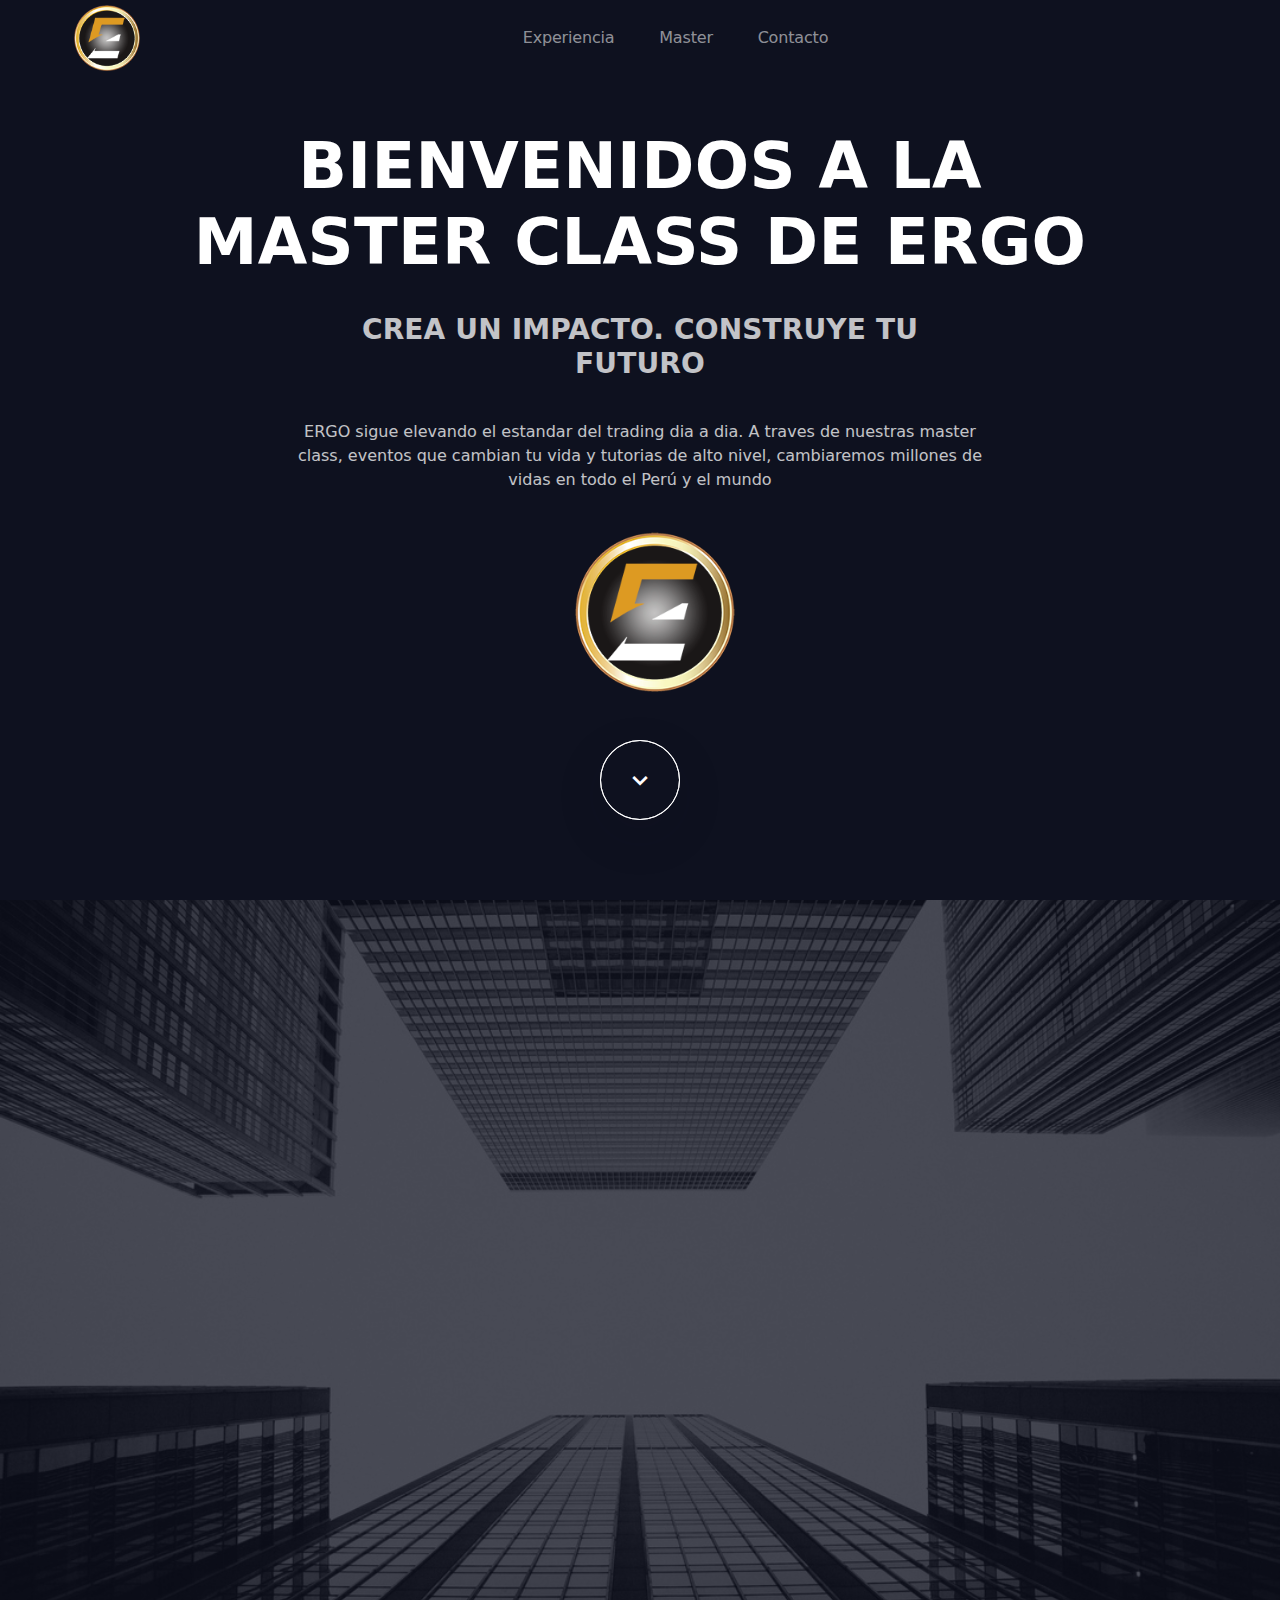
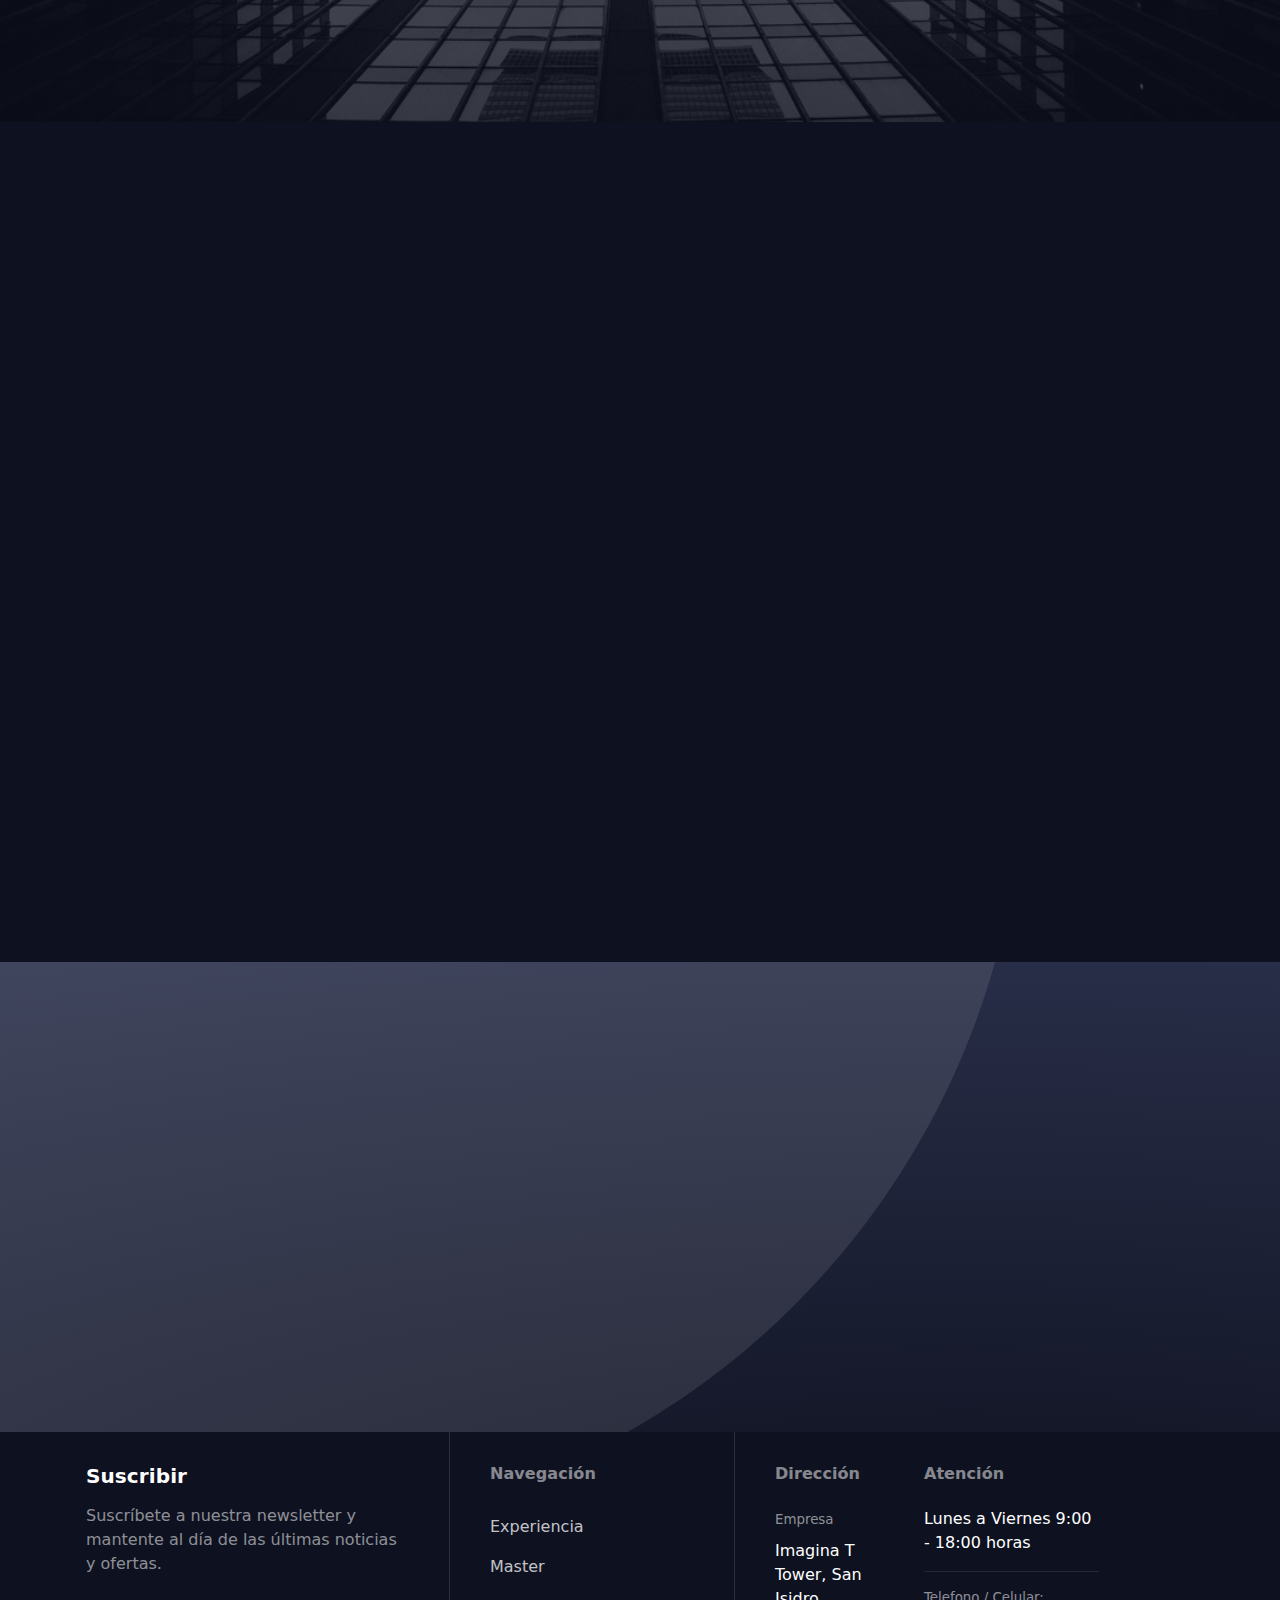
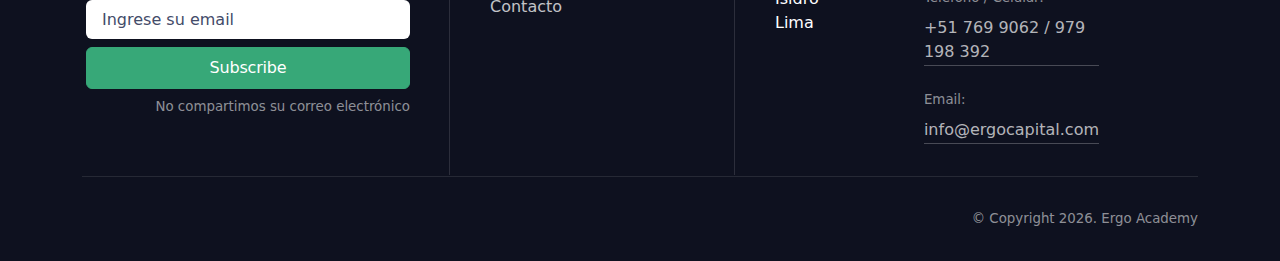
==== commit 315dbd27: "Levantamiento de observaciones MasterClass v2" ====
--- a/index.html
+++ b/index.html
@@ -5,7 +5,7 @@
     <!-- Required meta tags -->
     <meta charset="utf-8" />
     <meta name="viewport" content="width=device-width, initial-scale=1" />
-    <link rel="icon" href="assets/img/ergo-capital/favicon.png" type="image/ico" />
+    <link rel="icon" href="assets/img/ergo-capital/ico_ErgoMasterClass.ico" type="image/ico" />
 
     <!--Box Icons-->
     <link rel="stylesheet" href="assets/fonts/boxicons/css/boxicons.css" />
@@ -24,23 +24,22 @@
     <!-- Main CSS -->
     <link href="assets/css/theme.min.css" rel="stylesheet" />
 
-    <title>Ergo Capital</title>
+    <title>Ergo Academy</title>
 </head>
 
 <body>
     <!--Preloader Spinner-->
     <div class="spinner-loader bg-tint-primary">
         <div class="spinner-border text-primary" role="status"></div>
-        <span class="small d-block ms-2">Ergo Capital</span>
+        <span class="small d-block ms-2">Ergo Academy</span>
     </div>
     <!--Header Start-->
     <header class="z-index-fixed header-transparent header-absolute-top sticky-reverse">
         <nav class="navbar navbar-expand-lg navbar-light navbar-link-white">
             <div class="container position-relative">
                 <a class="navbar-brand" href="index.html">
-                    <img src="assets/img/ergo-capital/001_1-p-500.png" alt="" class="img-fluid navbar-brand-sticky" />
-                    <img src="assets/img/ergo-capital/001_1-p-500.png" alt=""
-                        class="img-fluid navbar-brand-transparent" />
+                    <img src="assets/img/ergo-capital/logoMasterClass_100.png" alt="" width="75%" class="" />
+                    <!-- <img src="assets/img/ergo-capital/logoMasterClass_100.png" alt="" width="75%" class="" /> -->
                 </a>
                 <div class="d-flex align-items-center navbar-no-collapse-items order-lg-last">
                     <button class="navbar-toggler order-last" type="button" data-bs-toggle="collapse"
@@ -56,20 +55,15 @@
                 <div class="collapse navbar-collapse" id="mainNavbarTheme">
                     <ul class="navbar-nav mx-auto">
                         <li class="nav-item me-lg-3">
-                            <a href="#!" class="nav-link">Inicio</a>
+                            <a href="#exp" class="nav-link">Experiencia</a>
                         </li>
 
                         <li class="nav-item me-lg-3">
-                            <a href="#!" class="nav-link">Nosotros</a>
+                            <a href="#mt" class="nav-link">Master</a>
                         </li>
+
                         <li class="nav-item me-lg-3">
-                            <a href="#!" class="nav-link">Descubre</a>
-                        </li>
-                        <li class="nav-item me-3">
-                            <a href="#" class="nav-link">Ergo Club</a>
-                        </li>
-                        <li class="nav-item me-lg-3">
-                            <a href="#!" class="nav-link">Contacto</a>
+                            <a href="registro.html" class="nav-link">Contacto</a>
                         </li>
 
                     </ul>
@@ -98,22 +92,38 @@
                 <div class="row pt-7 align-items-center">
                     <div class="col-lg-10 mx-auto text-center mb-5 mb-lg-0">
                         <!--Hero heading-->
-                        <h1 class="display-2 mb-4 mb-lg-5">
-                            Master class Ergo Capital
-                        </h1>
-
-                        <p class="w-lg-75 w-md-80 opacity-75 mb-6 mx-auto">
-                            Buscamos brindar soluciones financieras, accesibles y rentables, adecuadas a las necesidades
-                            de nuestros clientes. Nuestro objetivo es ser el broker líder en la industria, con un
-                            servicio de calidad para inversores dispuestos a multiplicar sus capitales, difundiendo así
-                            una cultura de inversión en toda Iberoamérica
+                        <h4 class="display-2 mb-4 mb-lg-5" data-aos="fade-up">
+                            BIENVENIDOS A LA MASTER CLASS DE ERGO
+                        </h4>
+
+                        <h3 class="display-9 w-lg-75 w-md-80 opacity-75 mb-6 mx-auto" data-aos="fade-up">
+                            CREA UN IMPACTO. CONSTRUYE TU FUTURO
+                        </h3>
+
+
+                        <p class="w-lg-75 w-md-80 opacity-75 mb-6 mx-auto" data-aos="fade-up">
+                            ERGO sigue elevando el estandar del trading dia a dia. A traves de nuestras master class,
+                            eventos que cambian tu vida y tutorias de alto nivel, cambiaremos millones de vidas en todo
+                            el Perú y el mundo
                         </p>
-
                         <!--Parallax-image-->
-                        <div class="position-absolute start-50 top-10 mt-0 ms-0 width-15x h-auto" data-aos="fade-right"
+                        <div class="position-relative start-50 top-10 mt-0 ms-0 width-15x h-auto" data-aos="fade-right"
                             style="left: 43% !important;">
-                            <img src="assets/img/ergo-capital/006-p-500.png" class="img-fluid">
-                        </div>
+                            <img src="assets/img/ergo-capital/logoMasterClass_200.png" class="img-fluid">
+                        </div>
+
+                        <br>
+                        <br>
+
+                        <div class="text-center">
+                            <a href="#exp"
+                                class="btn p-5 width-8x height-8x btn-outline-white btn-circle-ripple shadow-lg rounded-circle flex-center d-flex text-center mx-auto">
+                                <div class="link-arrow-bounce">
+                                    <i class="bx bx-chevron-down fs-2"></i>
+                                </div>
+                            </a>
+                        </div>
+
                         <!--Hero action-->
                         <!-- <div class="d-flex align-items-center justify-content-center">
                             <a href="#section" class="btn btn-outline-white border-2 btn-lg me-2 me-lg-3">Empieza
@@ -124,14 +134,17 @@
             </div>
         </section>
 
-        <section class="position-relative bg-white overflow-hidden">
+        <section class="position-relative bg-dark text-white overflow-hidden jarallax" id="exp">
+            <img src="./assets/img/ergo-capital/anthony-delanoix-b5POxb2aL9o-unsplash-modified-1.jpg" alt=""
+                class="bg-image opacity-25">
+
             <div class="container py-9 py-lg-11">
 
                 <div class="row mb-7 mb-lg-11 justify-content-between align-items-end">
                     <div class="col-lg-10 col-xl-9 mx-auto text-center">
 
-                        <h2 class="display-4 mb-4 text-dark" data-aos="fade-up">
-                            Elige el siguiente paso
+                        <h2 class="display-4 mb-4" data-aos="fade-up">
+                            Elige tu Experiencia
                         </h2>
                         <!--Divider line-->
                         <span class="width-7x pt-1 mx-auto bg-gradient-primary d-table" data-aos="fade-down"></span>
@@ -144,25 +157,24 @@
 
                         <div class="col-md-4 mb-5 mb-md-0" data-aos="fade-up">
                             <div
-                                class="card-hover card-body rounded-3 shadow-lg py-5 py-lg-6 px-0 overflow-hidden position-relative hover-lift hover-shadow-lg">
+                                class="bg-white card-hover card shadow-sm hover-lift hover-shadow-lg overflow-hidden rounded-3">
                                 <!--image-->
                                 <a href="#!" class="d-block overflow-hidden">
-                                    <img src="assets/img/960x640/7.jpg" alt=""
+                                    <img src="assets/img/ergo-capital/card-experiencia.png" alt=""
                                         class="img-fluid img-zoom position-relative">
                                 </a>
-                                <div class="position-relative overflow-hidden">
+                                <div class="position-relative d-block p-0">
                                     <div class="mb-4 align-items-center">
-
-
                                         <h4 class="mb-0"></h4>
                                         <div>
                                         </div>
                                     </div>
-                                    <div class="flex align-items-end mb-4 text-center">
-
-                                        <div class="price display-7 text-dark">
+                                    <div class="flex align-items-end mb-4 text-center"
+                                        style="background-color: #b4b4b4;">
+
+                                        <h3 class="price display-7 text-dark">
                                             GENERAL
-                                        </div>
+                                        </h3>
                                     </div>
                                     <span class="badge bg-light text-reset rounded-pill"></span>
                                 </div>
@@ -175,64 +187,56 @@
                                         ADQUIRIR AHORA
                                     </a>
                                 </div>
+                                <br>
+                                <br>
                             </div>
                         </div>
                         <!--/.col-->
                         <div class="col-md-4 mb-5 mb-md-0" data-aos="fade-down">
                             <div
-                                class="card-hover card-body rounded-3 shadow-lg py-5 py-lg-6 px-0 overflow-hidden position-relative hover-lift hover-shadow-lg">
-
-                                <div class="position-relative overflow-hidden">
-
-                                    <a href="#!" class="d-block overflow-hidden">
-                                        <img src="assets/img/960x640/7.jpg" alt=""
-                                            class="img-fluid img-zoom position-relative">
-                                    </a>
+                                class="bg-white card-hover card shadow-sm hover-lift hover-shadow-lg overflow-hidden rounded-3">
+                                <a href="#!" class="d-block overflow-hidden">
+                                    <img src="assets/img/ergo-capital/card-experiencia_pro.png" alt=""
+                                        class="img-fluid img-zoom position-relative">
+                                </a>
+                                <div class="position-relative d-block p-0 bg-gradient">
                                     <div class="mb-4 align-items-center">
-
-
                                         <h4 class="mb-0"></h4>
-                                        <div>
-                                        </div>
+                                        <div></div>
                                     </div>
-                                    <div class="flex align-items-end mb-4 text-center">
-
-                                        <div class="price display-7 text-dark">PRO
-                                        </div>
+                                    <div class="flex align-items-end mb-4 text-center"
+                                        style="background-color: #00ff00;">
+                                        <h3 class="price display-7 text-dark">PRO</h3>
                                     </div>
                                     <span class="badge bg-light text-reset rounded-pill"></span>
                                 </div>
                                 <!--/.price-card-header-->
-
                                 <!--Action button-->
                                 <div class="flex text-center">
                                     <a href="registro.html"
                                         class="btn btn-outline-secondary btn-hover-arrow rounded-pill hover-lift w-90">
                                         ADQUIRIR AHORA
                                     </a>
-                                </div>
+                                </div> <br>
+                                <br>
                             </div>
                         </div>
                         <!--/.col-->
                         <div class="col-md-4 mb-5 mb-md-0" data-aos="fade-up">
                             <div
-                                class="card-hover card-body rounded-3 shadow-lg py-5 py-lg-6 px-0 overflow-hidden position-relative hover-lift hover-shadow-lg">
-                                <div class="position-relative overflow-hidden">
-                                    <a href="#!" class="d-block overflow-hidden">
-                                        <img src="assets/img/960x640/7.jpg" alt=""
-                                            class="img-fluid img-zoom position-relative">
-                                    </a>
-
+                                class="bg-white card-hover card shadow-sm hover-lift hover-shadow-lg overflow-hidden rounded-3">
+                                <a href="#!" class="d-block overflow-hidden">
+                                    <img src="assets/img/ergo-capital/card-experiencia_vip.png" alt=""
+                                        class="img-fluid img-zoom position-relative">
+                                </a>
+                                <div class="position-relative d-block p-0 bg-gradient">
                                     <div class="mb-4 align-items-center">
-
-
                                         <h4 class="mb-0"></h4>
-                                        <div>
-                                        </div>
+                                        <div></div>
                                     </div>
-                                    <div class="flex align-items-end mb-4 text-center">
-                                        <div class="price display-7 text-dark">VIP
-                                        </div>
+                                    <div class="flex align-items-end mb-4 text-center"
+                                        style="background-color: #e3b53c;">
+                                        <h3 class="price display-7 text-dark">VIP</h3>
                                     </div>
                                     <span class="badge bg-light text-reset rounded-pill"></span>
                                 </div>
@@ -245,6 +249,8 @@
                                         ADQUIRIR AHORA
                                     </a>
                                 </div>
+                                <br>
+                                <br>
                             </div>
                         </div>
                         <!--/.col-->
@@ -259,14 +265,14 @@
             <!--/.content-->
         </section>
 
-        <section class="position-relative overflow-hidden">
+        <section class="position-relative overflow-hidden" id="mt">
             <div class="container pt-5 pb-9 pb-lg-11 z-index-1">
                 <div class="row align-items-center justify-content-between">
                     <div class="order-last col-lg-5">
 
                         <!--Subheading-->
                         <div class="mb-4" data-aos="fade-up">
-                            <span class="h6 text-muted">Master</span>
+                            <span class="h6 text-muted">Master Trader </span>
                         </div>
 
                         <!--Heading-->
@@ -277,12 +283,13 @@
 
                         <!--Text-->
                         <p class="mb-7" data-aos="fade-up">
-                            Lorem ipsum is placeholder text commonly used in the graphic, print, and publishing
-                            industries for previewing layouts and visual mockups.
+                            Rodeate con personas mejor que tu, rodeate de personas con éxito, rodeate de lo que tu
+                            quieres ser, rodeate de quien ya lo logro. Esa es la unica forma de convertirte en quien
+                            quieres ser.
                         </p>
                         <div class="position-relative z-index-1">
-                            <!--Feature icon card-->
-                            <div class="d-flex mb-4 mb-lg-5" data-aos="fade-up" data-aos-delay="150">
+                            <!--Feature icon card mb-4 mb-lg-5-->
+                            <div class="d-flex" data-aos="fade-up" data-aos-delay="150">
                                 <!--Feature icon-->
                                 <div class="me-4">
                                     <!--Icon-->
@@ -292,16 +299,13 @@
                                 <!--Feature text-->
                                 <div>
                                     <h5>
-                                        500+ likes
+                                        Trader 8 cifras
                                     </h5>
-                                    <p class="mb-0">
-                                        Purus faucibus pulvinar elementum nulla pharetra diam sit
-                                        amet.
-                                    </p>
+
                                 </div>
                             </div>
                             <!--Feature icon card-->
-                            <div class="d-flex mb-4 mb-lg-5" data-aos="fade-up" data-aos-delay="200">
+                            <div class="d-flex" data-aos="fade-up" data-aos-delay="200">
                                 <!--Feature icon-->
                                 <div class="me-4">
                                     <!--Icon-->
@@ -311,12 +315,9 @@
                                 <!--Feature text-->
                                 <div>
                                     <h5>
-                                        Demo
+                                        Entrepreneur
                                     </h5>
-                                    <p class="mb-0">
-                                        Viverra accumsan mauris rhoncus aenean vel elit
-                                        scelerisque mauris.
-                                    </p>
+
                                 </div>
                             </div>
                             <!--Feature icon card-->
@@ -330,18 +331,48 @@
                                 <!--Feature text-->
                                 <div>
                                     <h5>
-                                        Clean &amp; well coded
+                                        Business Man
                                     </h5>
-                                    <p class="mb-0">
-                                        Leo vel fringilla nulla etiam. Eget lorem dolor
-                                        sed viverra ipsum.
-                                    </p>
+
+                                </div>
+                            </div>
+                            <!--Feature icon card-->
+                            <div class="d-flex" data-aos="fade-up" data-aos-delay="250">
+                                <!--Feature icon-->
+                                <div class="me-4">
+                                    <!--Icon-->
+                                    <i class="bx bx-check-circle text-info lh-1 fs-4"></i>
+                                </div>
+
+                                <!--Feature text-->
+                                <div>
+                                    <h5>
+                                        Mentor
+                                    </h5>
+
+                                </div>
+                            </div>
+                            <!--Feature icon card-->
+                            <div class="d-flex" data-aos="fade-up" data-aos-delay="250">
+                                <!--Feature icon-->
+                                <div class="me-4">
+                                    <!--Icon-->
+                                    <i class="bx bx-check-circle text-info lh-1 fs-4"></i>
+                                </div>
+
+                                <!--Feature text-->
+                                <div>
+                                    <h5>
+                                        Visionario
+                                    </h5>
+
                                 </div>
                             </div>
                         </div>
                         <div class="mt-7" data-aos="fade-up" data-aos-delay="250">
-                            <a href="#!" class="btn btn-primary btn-lg rounded-pill hover-lift">
-                                Learn more
+                            <a href="https://disruptmagazine.com/22-year-old-millionaire-erick-goni/"
+                                class="btn btn-primary btn-lg rounded-pill hover-lift" target="_blank">
+                                Conoce más de Erick
                             </a>
                         </div>
 
@@ -375,12 +406,13 @@
                 <div class="row align-items-center justify-content-center">
                     <div class="col-md-10 col-lg-8 col-xl-7 text-center mx-auto">
                         <h2 class="mb-4 display-4 " data-aos="fade-down">
-                            Conectate con Erick
+                            Conectate con nosotros
                         </h2>
                         <div data-aos="fade-up">
-                            <a href="#!" class="d-inline-block mb-1 me-2 si rounded-pill si-hover-facebook">
-                                <i class="bx bxl-facebook fs-2"></i>
-                                <i class="bx bxl-facebook fs-2"></i>
+                            <a href="https://www.instagram.com/ergocapitalfx/"
+                                class="d-inline-block mb-1 me-2 si rounded-pill si-hover-instagram" target="_blank">
+                                <i class="bx bxl-instagram fs-2"></i>
+                                <i class="bx bxl-instagram fs-2"></i>
                             </a>
                             <!-- Social button -->
                             <a href="#!" class="d-inline-block mb-1 me-2 si rounded-pill si-hover-twitter">
@@ -388,6 +420,11 @@
                                 <i class="bx bxl-twitter fs-1"></i>
                             </a>
                         </div>
+                        <br>
+                        <br>
+                        <br>
+                        <br>
+                        <br>
 
 
                     </div>
@@ -402,74 +439,101 @@
         </section>
     </main>
 
-    <!--Footer start-->
+    <!--Footer Start-->
     <footer id="footer" class="bg-dark text-white position-relative">
-        <div class="container pt-9 pt-lg-11">
-            <div class="row">
-                <div class="col-md-12 col-lg-4 mb-5 h-100 me-auto">
-                    <!--Title-->
-                    <h2 class="display-6 mb-0 position-relative">
-                        Informes
-                    </h2>
-                    <div class="pt-3">
-                        <a class="link-underline fs-5" href="mailto:mail@doamin.com">
-                            info@ergocapital.com
-                        </a>
-                    </div>
-                </div>
-                <div class="col-sm-4 col-lg-2 mb-5 mb-md-0 ms-auto h-100">
-                    <!--Title-->
-                    <h6 class="small mb-3 mb-lg-4">Master Class</h6>
-                    <!--Nav-->
-                    <ul class="nav flex-column mb-0">
+        <div class="container position-relative z-index-1">
+            <div class="row grid-separator align-items-stretch">
+                <!--Footer col-->
+                <div class="col-md-5 col-lg-4 pe-md-6 py-lg-5 py-9">
+                    <h5 class="mb-3">Suscribir</h5>
+                    <span class="d-block text-muted mb-4">Suscríbete a nuestra newsletter y mantente al día de las
+                        últimas noticias y ofertas.</span>
+                    <div class="newsletter-signup">
+                        <form>
+                            <div class="d-flex flex-column mb-2">
+                                <input type="email" placeholder="Ingrese su email"
+                                    class="form-control mb-2 border-0 shadow-none" required="">
+                                <button class="btn btn-success" type="submit">Subscribe</button>
+                            </div>
+                        </form>
+                        <span class="small text-muted d-block text-end">No compartimos su correo electrónico</span>
+                    </div>
+                </div>
+                <!--Footer col-->
+                <div class="col-md-5 col-lg-3 ps-md-6 py-lg-5 py-9">
+                    <h6 class="mb-4 opacity-50">Navegación</h6>
+                    <ul class="nav flex-column">
                         <li class="nav-item">
-                            <a class="nav-link" href="#!">Inicio</a>
+                            <a href="#exp" class="nav-link">
+                                Experiencia
+                            </a>
                         </li>
                         <li class="nav-item">
-                            <a class="nav-link" href="#!">Nosotros</a>
+                            <a href="#mt" class="nav-link">
+                                Master
+                            </a>
                         </li>
+
                         <li class="nav-item">
-                            <a class="nav-link" href="#!">Descubre</a>
+                            <a href="contacto.html" class="nav-link">
+                                Contacto
+                            </a>
                         </li>
-                        <li class="nav-item">
-                            <a class="nav-link" href="#!">ERGOCLUB</a>
-                        </li>
-                        <li class="nav-item">
-                            <a class="nav-link" href="#!">Contacto</a>
-                        </li>
+
+
                     </ul>
                 </div>
-                <!--/.Col-->
-
-
+                <!--Footer col-->
+                <div class="col-md-5 col-lg-4 ps-md-6 py-lg-5 py-9">
+                    <div class="d-flex flex-column flex-sm-row">
+                        <div class="mb-4 mb-sm-0 pe-sm-3">
+                            <div>
+                                <h6 class="mb-4 opacity-50">Dirección</h6>
+                                <p class="mb-2">
+                                    <strong class="small text-muted">Empresa</strong>
+                                </p>
+                                <p class="mb-3">
+                                    Imagina T Tower, San Isidro<br> Lima<br>
+                                </p>
+                            </div>
+                        </div>
+                        <div class="ps-sm-3">
+                            <h6 class="mb-4 opacity-50">Atención</h6>
+                            <p>
+                                Lunes a Viernes 9:00 - 18:00 horas
+                            </p>
+                            <hr>
+                            <strong class="d-block text-muted small mb-2">Telefono / Celular:</strong>
+                            <a href="#!" class="fw-semibold link-underline">+51 769 9062 / 979 198 392</a>
+                            <br><br>
+                            <strong class="d-block text-muted small mb-2">Email:</strong>
+                            <a href="mailto:info@ergocapital.com"
+                                class="fw-semibold link-underline">info@ergocapital.com</a>
+                        </div>
+
+
+                    </div>
+
+                </div>
             </div>
-            <br>
-            <br>
-            <br>
-            <br>
-            <br>
-            <br>
-            <br>
-            <br>
-            <hr class="mb-5 mt-0" />
-        </div>
-        <!-- / .container -->
-        <div class="pb-5">
-            <div class="container">
-                <div class="row justify-content-md-between align-items-center">
-
-                    <div class="col-sm-6 col-md-4 text-sm-end">
-                        <span class="d-block lh-sm small text-muted">
-                            © Copyright
+            <hr class="my-0">
+            <div align="center">
+                <div class="row py-5">
+                    <div class="col-sm-7 col-md-6 mb-3 mb-sm-0">
+
+                    </div>
+                    <div class="col-sm-5 col-md-6 small text-sm-end">
+                        <span class="flex lh-sm small text-muted">© Copyright
                             <script>
                                 document.write(new Date().getFullYear())
-                            </script>
-                            . Ergo Capital
+
+                            </script>. Ergo Academy
                         </span>
                     </div>
                 </div>
             </div>
         </div>
+        <!--container-->
     </footer>
 
     <!-- begin Back to Top button -->
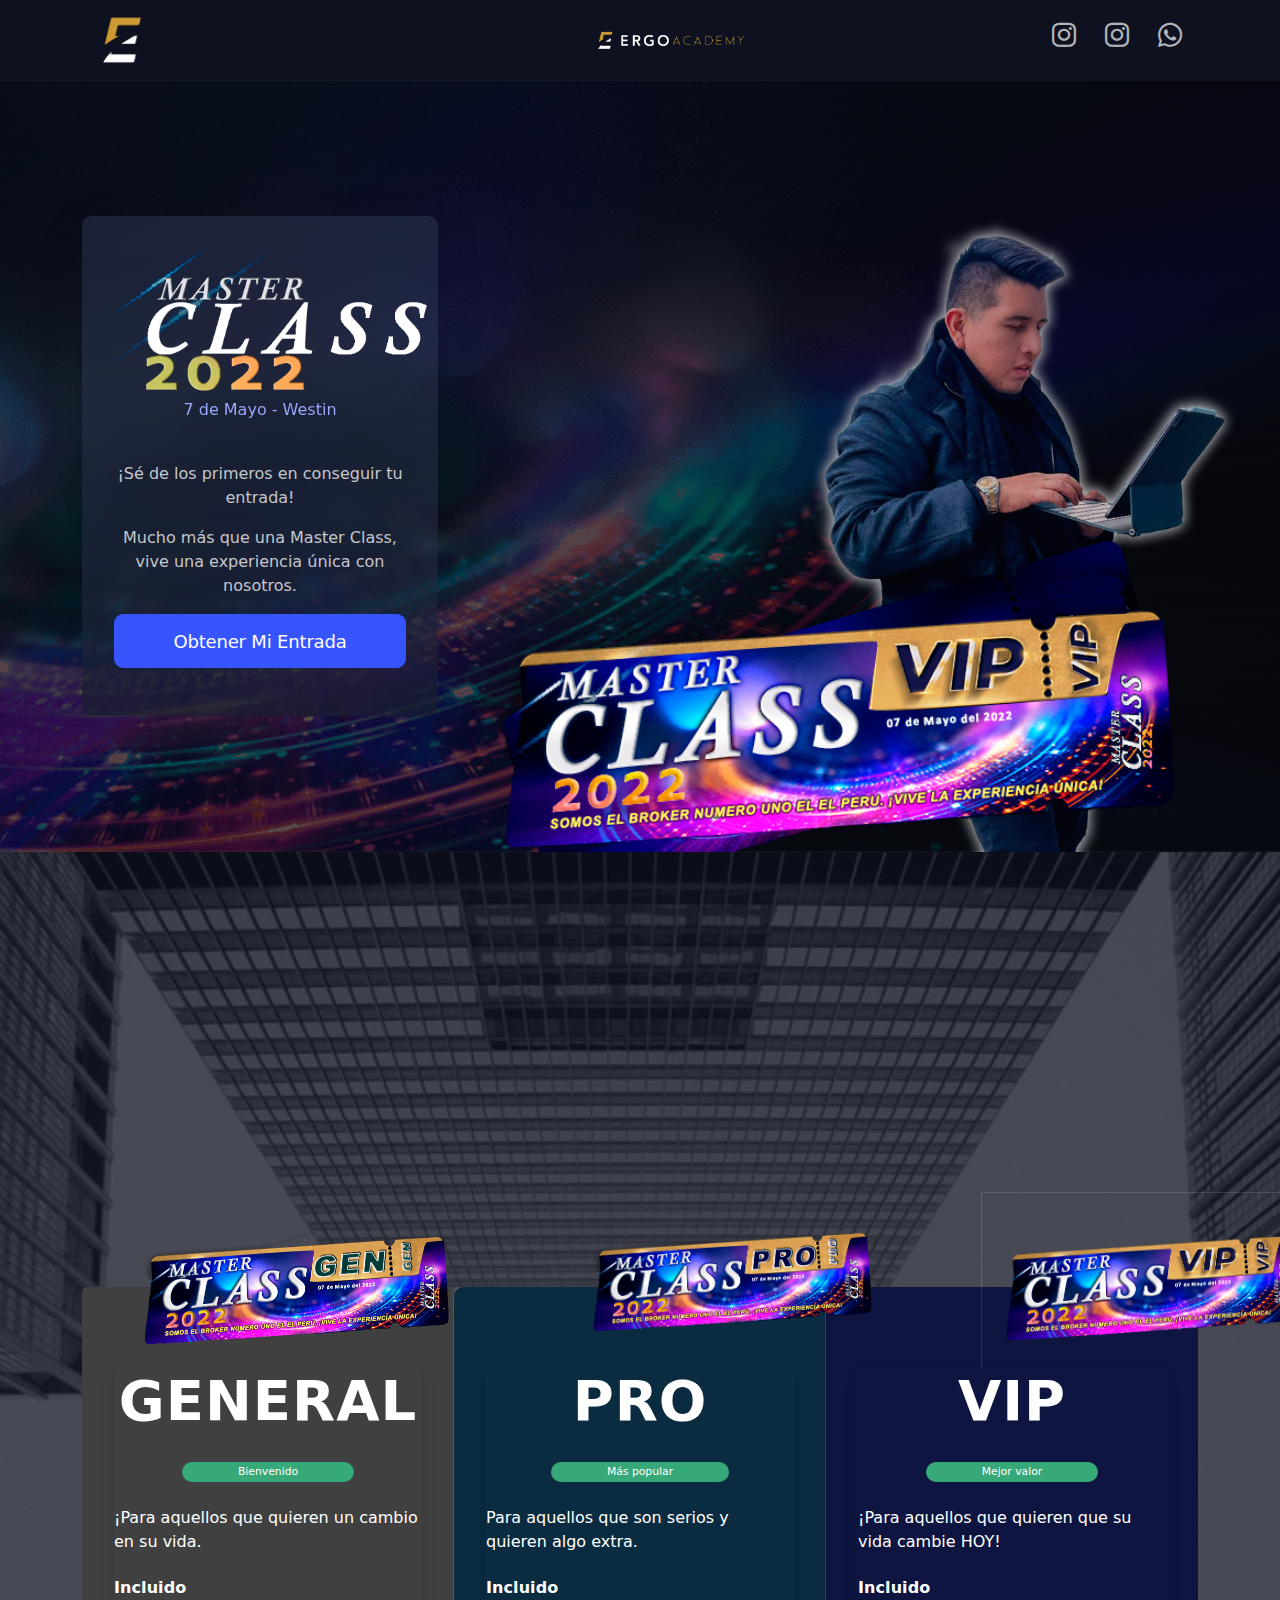
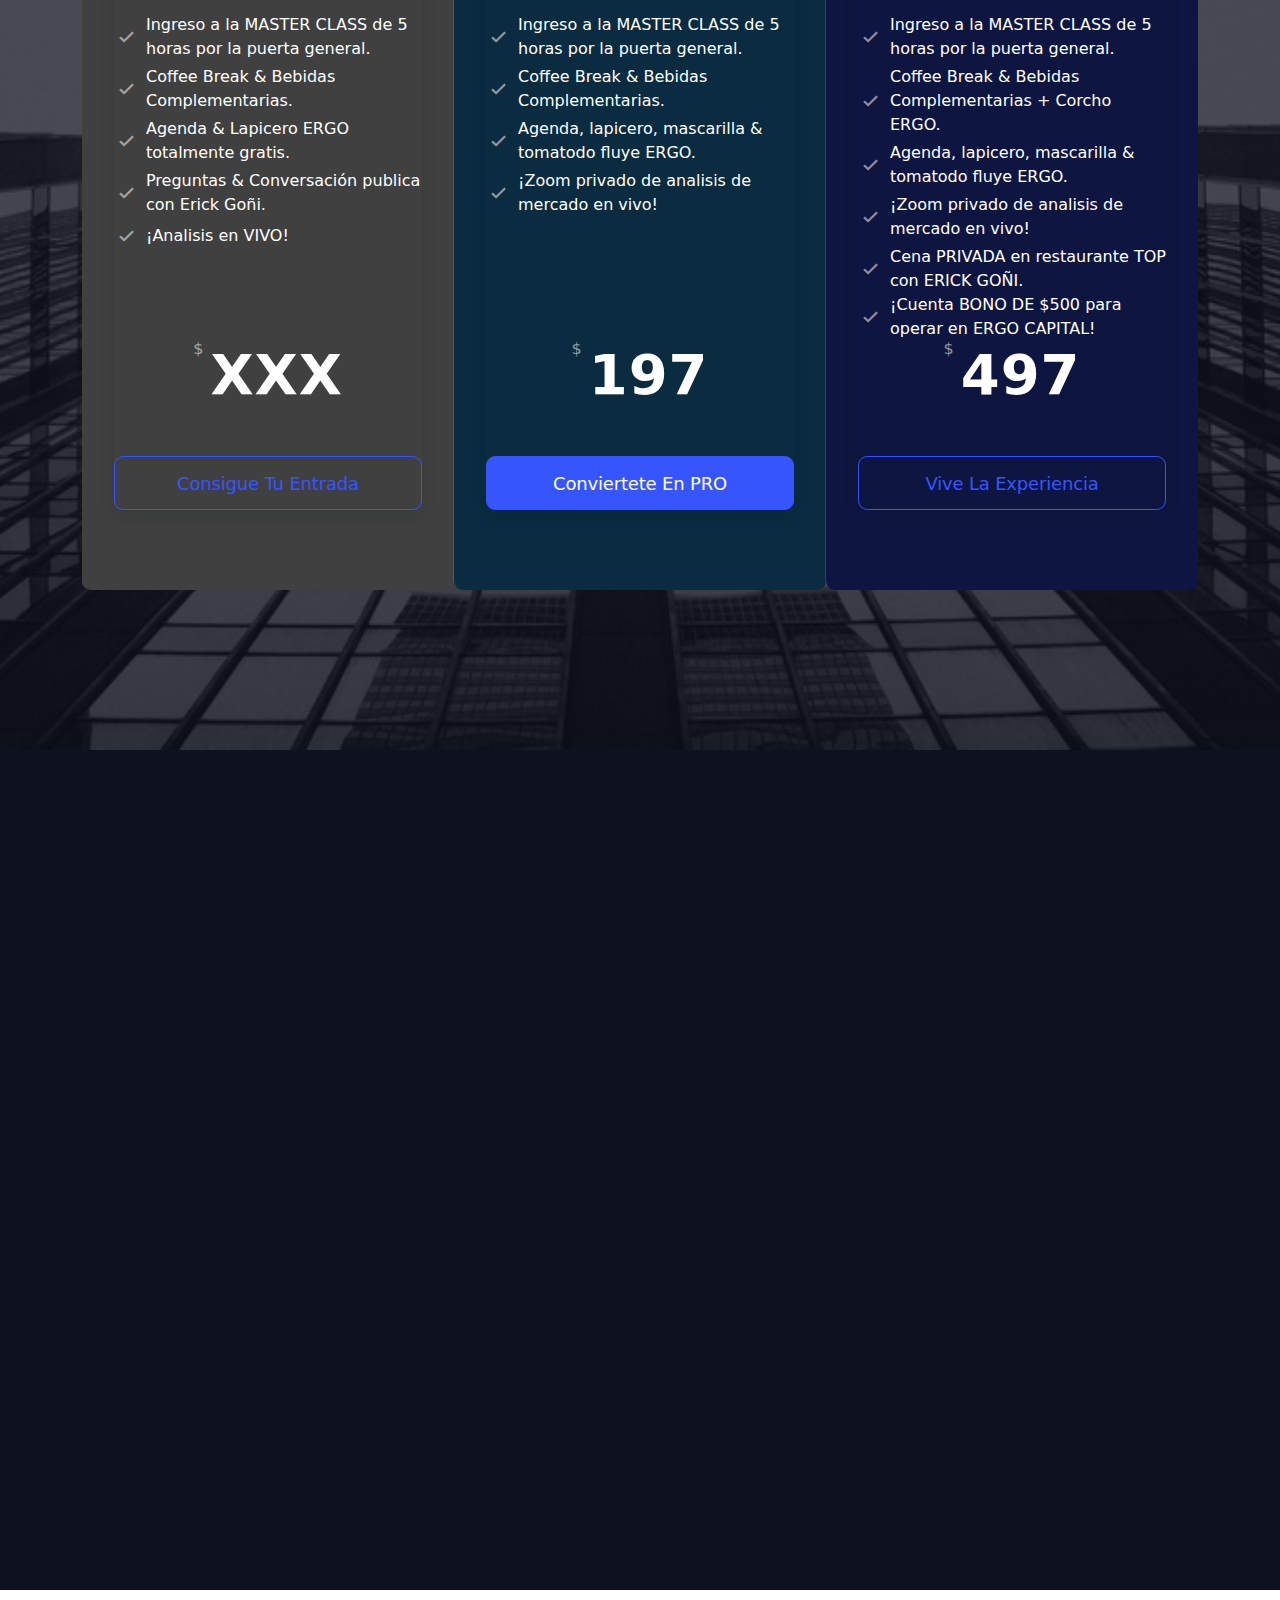
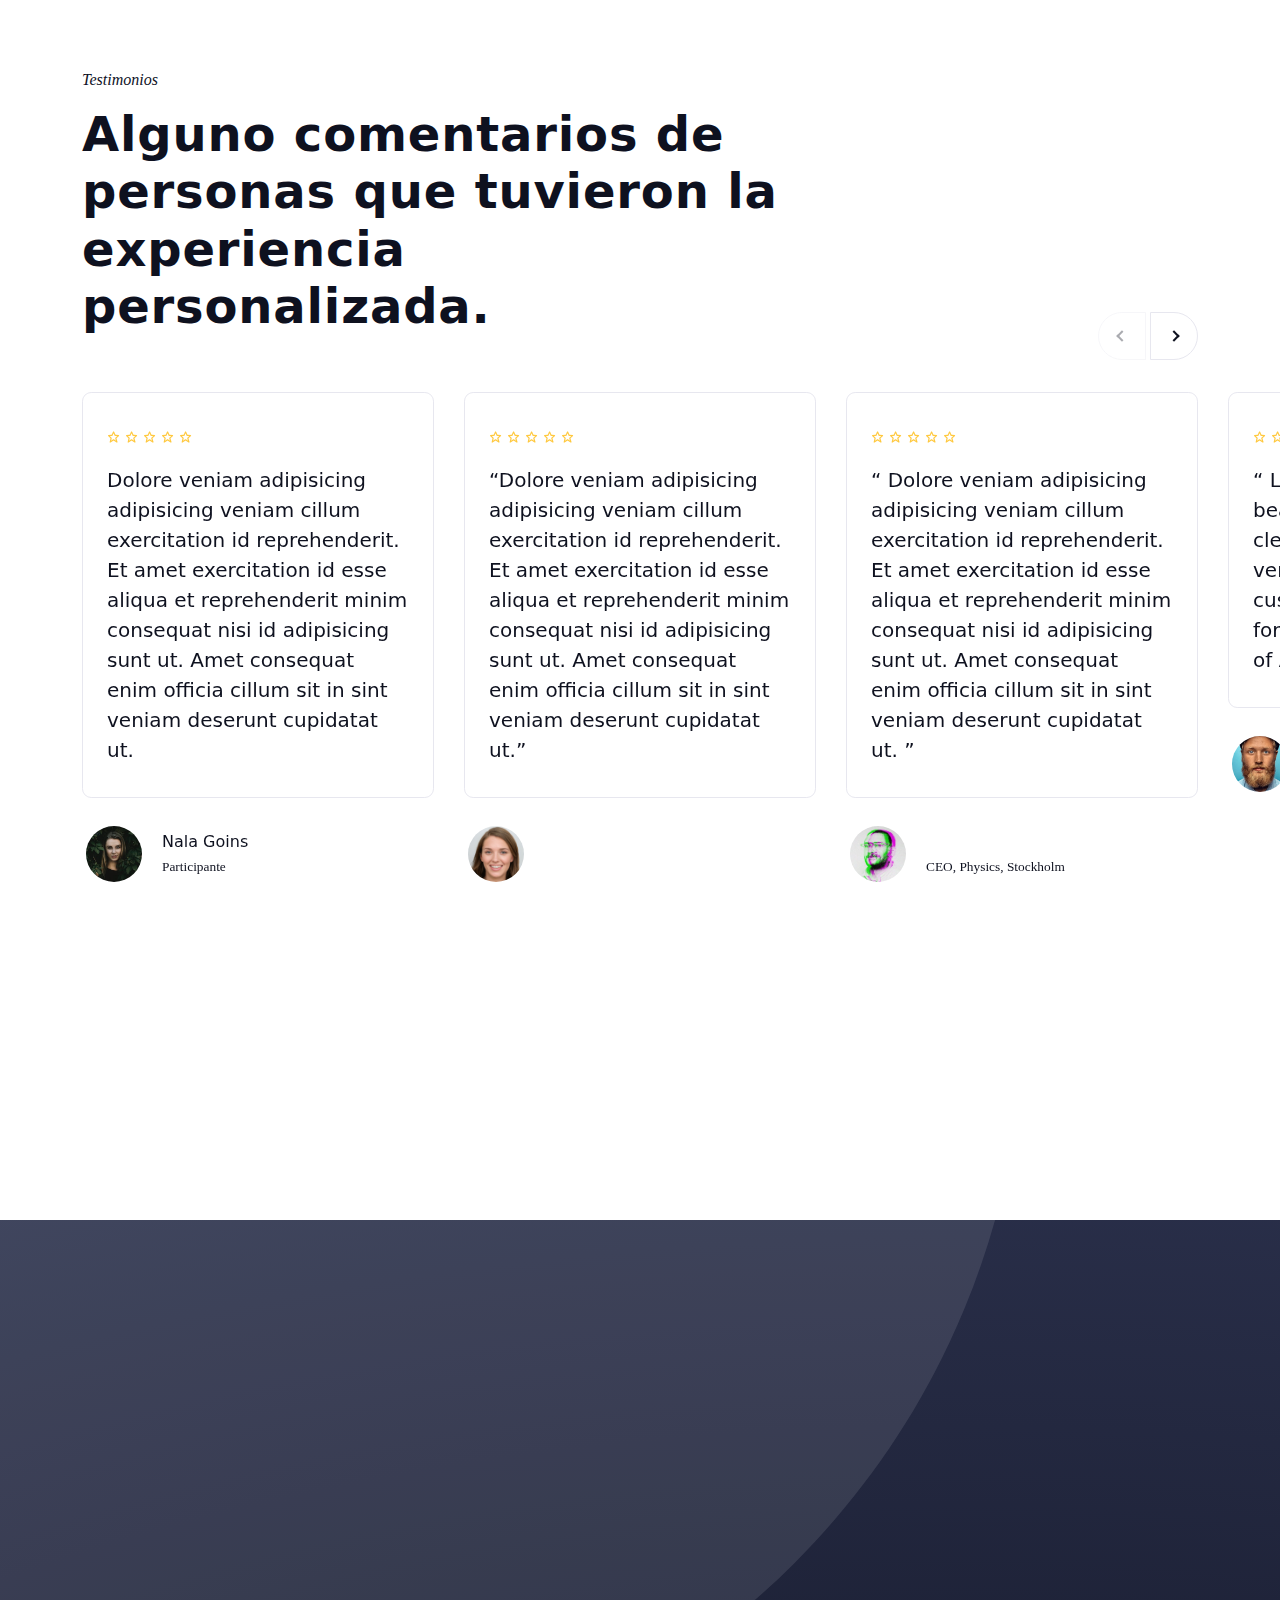
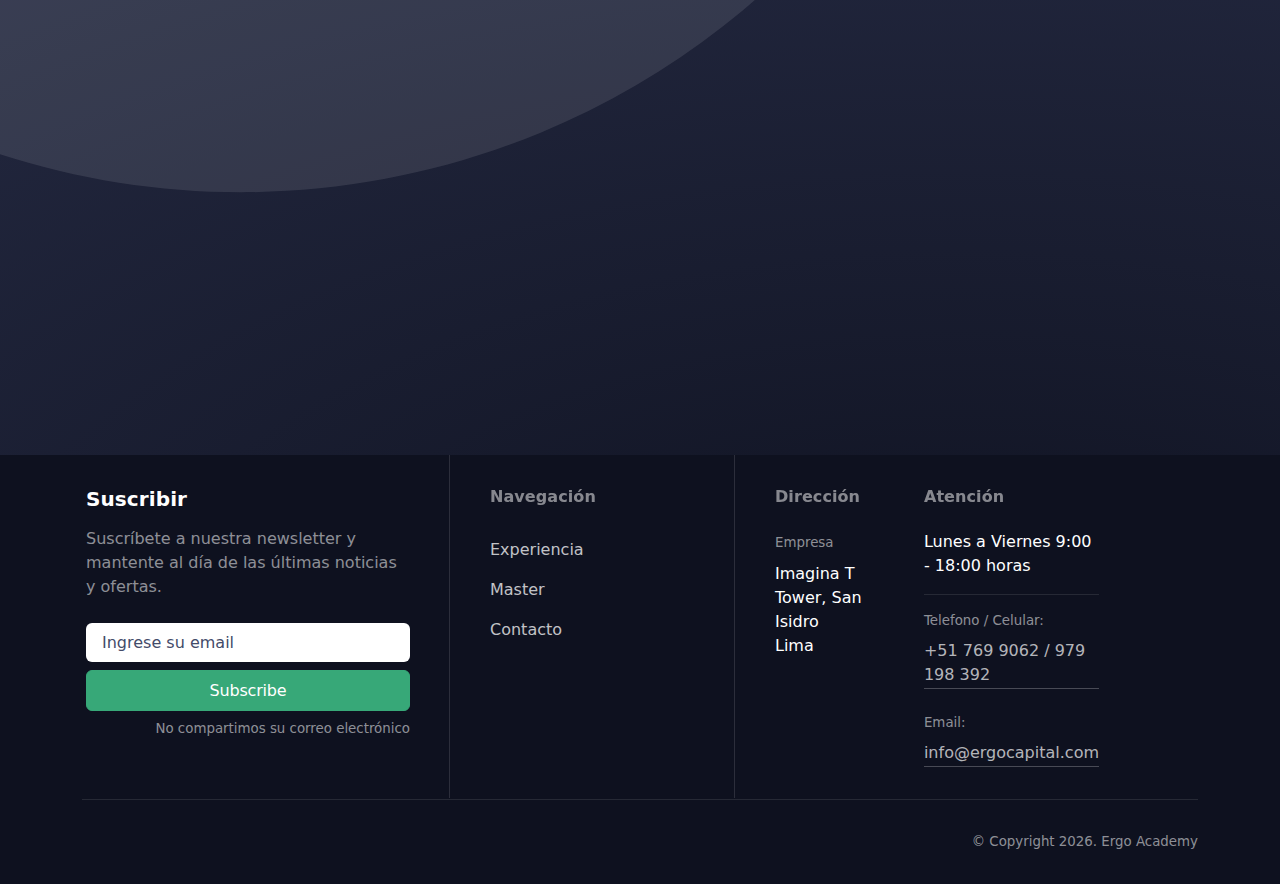
==== commit 0454189e: "Nueva modificaciones" ====
--- a/index.html
+++ b/index.html
@@ -24,6 +24,8 @@
     <!-- Main CSS -->
     <link href="assets/css/theme.min.css" rel="stylesheet" />
 
+    <link rel="stylesheet" href="assets/css/idlc.css">
+
     <title>Ergo Academy</title>
 </head>
 
@@ -34,11 +36,11 @@
         <span class="small d-block ms-2">Ergo Academy</span>
     </div>
     <!--Header Start-->
-    <header class="z-index-fixed header-transparent header-absolute-top sticky-reverse">
-        <nav class="navbar navbar-expand-lg navbar-light navbar-link-white">
+    <header class="z-index-fixed header-center-logo">
+        <nav class="navbar navbar-expand-lg navbar-light navbar-link-white bg-dark">
             <div class="container position-relative">
                 <a class="navbar-brand" href="index.html">
-                    <img src="assets/img/ergo-capital/logoMasterClass_100.png" alt="" width="75%" class="" />
+                    <img src="assets/img/ergo-capital/logo-texto.png" style="width: 150px" />
                     <!-- <img src="assets/img/ergo-capital/logoMasterClass_100.png" alt="" width="75%" class="" /> -->
                 </a>
                 <div class="d-flex align-items-center navbar-no-collapse-items order-lg-last">
@@ -52,26 +54,63 @@
 
                 </div>
 
+
                 <div class="collapse navbar-collapse" id="mainNavbarTheme">
-                    <ul class="navbar-nav mx-auto">
-                        <li class="nav-item me-lg-3">
-                            <a href="#exp" class="nav-link">Experiencia</a>
+                    <!--Navbar left-->
+                    <ul class="navbar-nav me-lg-auto">
+                        <li class="nav-item">
+                            <img src="assets/img/ergo-capital/logo-Mesa-trabajo.png" width="80px" />
                         </li>
-
-                        <li class="nav-item me-lg-3">
-                            <a href="#mt" class="nav-link">Master</a>
+                        <li class="nav-item">
+
                         </li>
-
-                        <li class="nav-item me-lg-3">
-                            <a href="registro.html" class="nav-link">Contacto</a>
+                        <li class="nav-item">
+
                         </li>
-
                     </ul>
-                </div>
-
-
-
-
+
+                    <!--Navbar right-->
+                    <ul class="navbar-nav ms-lg-auto text-white">
+
+
+                        <li class="nav-item">
+                            <div data-aos="fade-up">
+                                <a href="https://www.instagram.com/ergocapitalfx/" data-bs-toggle="tooltip"
+                                    data-bs-placement="bottom" title="" data-bs-original-title="Instagram Ergo Capital"
+                                    class="d-inline-block mb-1 me-2 si rounded-pill si-hover-instagram" target="_blank">
+                                    <i class="bx bxl-instagram fs-2"></i>
+                                    <i class="bx bxl-instagram fs-2"></i>
+                                </a>
+
+                            </div>
+
+
+
+                        </li>
+                        <li class="nav-item">
+                            <div data-aos="fade-up">
+
+                                <a href="https://www.instagram.com/ergocapitalfx/" data-bs-toggle="tooltip"
+                                    data-bs-placement="bottom" title="" data-bs-original-title="Instagram Ergo Academy"
+                                    class="d-inline-block mb-1 me-2 si rounded-pill si-hover-instagram" target="_blank">
+                                    <i class="bx bxl-instagram fs-2"></i>
+                                    <i class="bx bxl-instagram fs-2"></i>
+                                </a>
+                            </div>
+                        </li>
+                        <li class="nav-item">
+                            <div data-aos="fade-up">
+
+                                <a href="#!" class="d-inline-block mb-1 me-2 si rounded-pill si-hover-whatsapp">
+                                    <i class="bx bxl-whatsapp fs-2"></i>
+                                    <i class="bx bxl-whatsapp fs-1"></i>
+                                </a>
+                            </div>
+                        </li>
+                    </ul>
+
+
+                </div>
 
             </div>
         </nav>
@@ -82,57 +121,69 @@
         <!--page-hero-master-slider-->
         <!-- <section class="position-relative bg-shade-info text-white overflow-hidden jarallax" data-jarallax=".3"> -->
 
-        <section class="position-relative vh-100 d-flex align-items-center bg-dark text-white">
-            <!--Video Vimeo-->
+        <section class="position-relative overflow-hidden bg-dark text-white">
+            <!--Video Vimeo
             <div class="jarallax bg-dark h-100 w-100 position-absolute start-0 top-0 opacity-50"
                 data-jarallax-video="https://www.youtube.com/watch?v=V_romThfA0I">
+            </div>-->
+            <img src="assets/img/ergo-capital/header-erick-alone.png" alt="" class="bg-image opacity-75">
+
+            <!--Container-->
+            <div class="container position-relative pt-12 pb-12">
+                <div class="row py-lg-7">
+                    <div class="col-md-5 col-xl-4">
+                        <div
+                            class="p-4 p-lg-5 rounded-3 bg-secondary bg-opacity-50 text-white shadow-lg z-index-1 position-relative">
+                            <!--Pricing card background-->
+                            <div
+                                class="position-absolute start-0 top-0 w-100 h-100 bg-gradient-dark opacity-50 rounded-3">
+                            </div>
+                            <div class="position-relative z-index-1">
+                                <!--Plan type-->
+                                <img src="assets/img/ergo-capital/price-main.png" width="110%">
+
+                                <!--Plan price-->
+
+
+                                <p class="fw-bolder text-center mb-6 text-gradient-light"> <strong>7 de Mayo -
+                                        Westin</strong></p>
+                                <p class="text-white text-opacity-75 text-center d-block"> ¡Sé de los
+                                    primeros en conseguir tu entrada!</p>
+                                <p class="text-white text-opacity-75 text-center d-block"> Mucho más que una Master
+                                    Class, vive una
+                                    experiencia única
+                                    con nosotros.</p>
+
+
+                                <!--Plan action button-->
+                                <div class="d-grid mb-3">
+                                    <a href="#" class="btn btn-lg btn-primary">Obtener mi entrada</a>
+                                </div>
+
+                            </div>
+                        </div>
+                    </div>
+
+
+                    <div class="col-md-7 mb-md-0 mb-7 text-white text-center">
+                        <!--Hero heading-->
+
+
+                        <!--Scroll down animated
+                            button-->
+                        <div class="myticket">
+
+                            <img src="assets/img/ergo-capital/tikect-header.png" width="110%">
+                        </div>
+                    </div>
+                </div>
             </div>
-            <!--Container-->
-            <div class="container py-9 py-lg-11 position-relative z-index-1">
-                <div class="row pt-7 align-items-center">
-                    <div class="col-lg-10 mx-auto text-center mb-5 mb-lg-0">
-                        <!--Hero heading-->
-                        <h4 class="display-2 mb-4 mb-lg-5" data-aos="fade-up">
-                            BIENVENIDOS A LA MASTER CLASS DE ERGO
-                        </h4>
-
-                        <h3 class="display-9 w-lg-75 w-md-80 opacity-75 mb-6 mx-auto" data-aos="fade-up">
-                            CREA UN IMPACTO. CONSTRUYE TU FUTURO
-                        </h3>
-
-
-                        <p class="w-lg-75 w-md-80 opacity-75 mb-6 mx-auto" data-aos="fade-up">
-                            ERGO sigue elevando el estandar del trading dia a dia. A traves de nuestras master class,
-                            eventos que cambian tu vida y tutorias de alto nivel, cambiaremos millones de vidas en todo
-                            el Perú y el mundo
-                        </p>
-                        <!--Parallax-image-->
-                        <div class="position-relative start-50 top-10 mt-0 ms-0 width-15x h-auto" data-aos="fade-right"
-                            style="left: 43% !important;">
-                            <img src="assets/img/ergo-capital/logoMasterClass_200.png" class="img-fluid">
-                        </div>
-
-                        <br>
-                        <br>
-
-                        <div class="text-center">
-                            <a href="#exp"
-                                class="btn p-5 width-8x height-8x btn-outline-white btn-circle-ripple shadow-lg rounded-circle flex-center d-flex text-center mx-auto">
-                                <div class="link-arrow-bounce">
-                                    <i class="bx bx-chevron-down fs-2"></i>
-                                </div>
-                            </a>
-                        </div>
-
-                        <!--Hero action-->
-                        <!-- <div class="d-flex align-items-center justify-content-center">
-                            <a href="#section" class="btn btn-outline-white border-2 btn-lg me-2 me-lg-3">Empieza
-                                ahora</a>
-                        </div> -->
-                    </div>
-                </div>
-            </div>
+
+
+
         </section>
+
+
 
         <section class="position-relative bg-dark text-white overflow-hidden jarallax" id="exp">
             <img src="./assets/img/ergo-capital/anthony-delanoix-b5POxb2aL9o-unsplash-modified-1.jpg" alt=""
@@ -144,118 +195,256 @@
                     <div class="col-lg-10 col-xl-9 mx-auto text-center">
 
                         <h2 class="display-4 mb-4" data-aos="fade-up">
-                            Elige tu Experiencia
+                            Selecciona tu experiencia Master Class
+                            <script>
+                                document.write(new Date().getFullYear())
+
+                            </script>
                         </h2>
                         <!--Divider line-->
                         <span class="width-7x pt-1 mx-auto bg-gradient-primary d-table" data-aos="fade-down"></span>
+                        <br>
+                        <h3 class="mb-4 fw-bolder text-center mb-6 text-gradient-light" data-aos="fade-up">
+                            ¡Tendremos animación, comida, regalos, frading, en vivo y mucho más!
+                        </h3>
+
                     </div>
                 </div>
 
                 <div class="mb-9 mb-lg-11 position-relative">
-                    <div class="row g-md-2 align-items-end justify-content-center position-relative z-index-1">
-
-
-                        <div class="col-md-4 mb-5 mb-md-0" data-aos="fade-up">
-                            <div
-                                class="bg-white card-hover card shadow-sm hover-lift hover-shadow-lg overflow-hidden rounded-3">
-                                <!--image-->
-                                <a href="#!" class="d-block overflow-hidden">
-                                    <img src="assets/img/ergo-capital/card-experiencia.png" alt=""
-                                        class="img-fluid img-zoom position-relative">
-                                </a>
-                                <div class="position-relative d-block p-0">
-                                    <div class="mb-4 align-items-center">
-                                        <h4 class="mb-0"></h4>
-                                        <div>
-                                        </div>
-                                    </div>
-                                    <div class="flex align-items-end mb-4 text-center"
-                                        style="background-color: #b4b4b4;">
-
-                                        <h3 class="price display-7 text-dark">
-                                            GENERAL
-                                        </h3>
-                                    </div>
-                                    <span class="badge bg-light text-reset rounded-pill"></span>
-                                </div>
-                                <!--/.price-card-header-->
-
-                                <!--Action button-->
-                                <div class="flex text-center">
-                                    <a href="registro.html"
-                                        class="btn btn-outline-secondary btn-hover-arrow rounded-pill hover-lift w-90">
-                                        ADQUIRIR AHORA
-                                    </a>
-                                </div>
-                                <br>
-                                <br>
+
+
+
+
+                    <!--Price Container-->
+                    <div class="container">
+                        <!--Price Row-->
+                        <div class="row grid-separator">
+
+                            <!--Price col-->
+                            <div class="col-lg-4 py-9 py-lg-11 px-4 px-xl-5 bg-shade-white rounded-3">
+
+                                <div class="myticketPrice">
+                                    <img src="assets/img/ergo-capital/tikect-price-gen.png" width="50%">
+
+                                </div>
+                                <!--Price card-->
+                                <div class="card shadow bg-transparent border-0 h-100">
+
+                                    <!--Title-->
+
+                                    <div class="mb-4 text-center">
+                                        <h2 class="display-3 mb-0"><span class="price">GENERAL</span>
+                                        </h2>
+                                    </div>
+
+                                    <!--Badge-->
+                                    <div class="mb-4 text-center">
+                                        <span class="badge badge-pill bg-success px-8">Bienvenido</span>
+                                    </div>
+
+
+                                    <!--Description-->
+                                    <p class="mb-4">
+                                        ¡Para aquellos que quieren un cambio en su vida.
+                                    </p>
+
+                                    <!--Features-->
+                                    <h6 class="mb-3">Incluido</h6>
+                                    <ul class="list-unstyled mb-0 flex-grow-1">
+                                        <li class="d-flex align-items-center mb-1">
+                                            <i class="me-2 fs-4 bx bx-check lh-sm text-muted"></i>
+                                            <span>Ingreso a la MASTER CLASS de 5 horas por la puerta general.</span>
+                                        </li>
+                                        <li class="d-flex align-items-center mb-1">
+                                            <i class="me-2 fs-4 bx bx-check lh-sm text-muted"></i>
+                                            <span>Coffee Break & Bebidas Complementarias.</span>
+                                        </li>
+                                        <li class="d-flex align-items-center mb-1">
+                                            <i class="me-2 fs-4 bx bx-check lh-sm text-muted"></i>
+                                            <span>Agenda & Lapicero ERGO totalmente gratis.</span>
+                                        </li>
+                                        <li class="d-flex align-items-center mb-1">
+                                            <i class="me-2 fs-4 bx bx-check lh-sm text-muted"></i>
+                                            <span>Preguntas & Conversación publica con Erick Goñi.</span>
+                                        </li>
+                                        <li class="d-flex align-items-center">
+                                            <i class="me-2 fs-4 bx bx-check lh-sm text-muted"></i>
+                                            <span>¡Analisis en VIVO!</span>
+                                        </li>
+
+                                    </ul>
+
+                                    <div class="mb-4 text-center">
+                                        <h2 class="display-3 mb-0">
+                                            <span class="fs-6 align-top text-muted lh-1 fw-normal">$
+                                            </span>
+                                            <span class="price">XXX
+                                            </span>
+                                        </h2>
+                                    </div>
+                                    <!--Action-->
+                                    <div class="pt-4 d-grid">
+                                        <a href="#!" class="btn btn-outline-primary btn-lg">
+                                            Consigue tu entrada
+                                        </a>
+                                    </div>
+                                </div>
+                            </div>
+                            <!--Price col-->
+                            <div class="col-lg-4 py-9 py-lg-11 px-4 px-xl-5 bg-shade-info rounded-3">
+
+                                <div class="myticketPricePRO">
+                                    <img src="assets/img/ergo-capital/tikect-price-pro.png" width="50%">
+
+                                </div>
+
+                                <!--Price card-->
+                                <div class="card shadow bg-transparent border-0 h-100">
+                                    <!--Title-->
+
+                                    <div class="mb-4 text-center">
+                                        <h2 class="display-3 mb-0"><span class="price">PRO</span>
+                                        </h2>
+                                    </div>
+
+                                    <!--Badge-->
+                                    <div class="mb-4 text-center">
+                                        <span class="badge badge-pill bg-success px-8">Más popular</span>
+                                    </div>
+
+
+                                    <!--Description-->
+                                    <p class="mb-4">
+                                        Para aquellos que son serios y quieren algo extra.
+                                    </p>
+
+                                    <!--Features-->
+                                    <h6 class="mb-3">Incluido</h6>
+                                    <ul class="list-unstyled mb-0 flex-grow-1">
+                                        <li class="d-flex align-items-center mb-1">
+                                            <i class="me-2 fs-4 bx bx-check lh-sm text-muted"></i>
+                                            <span>Ingreso a la MASTER CLASS de 5 horas por la puerta general.</span>
+                                        </li>
+                                        <li class="d-flex align-items-center mb-1">
+                                            <i class="me-2 fs-4 bx bx-check lh-sm text-muted"></i>
+                                            <span>Coffee Break & Bebidas Complementarias.</span>
+                                        </li>
+                                        <li class="d-flex align-items-center mb-1">
+                                            <i class="me-2 fs-4 bx bx-check lh-sm text-muted"></i>
+                                            <span>Agenda, lapicero, mascarilla & tomatodo fluye ERGO. </span>
+                                        </li>
+                                        <li class="d-flex align-items-center mb-1">
+                                            <i class="me-2 fs-4 bx bx-check lh-sm text-muted"></i>
+                                            <span>¡Zoom privado de analisis de mercado en vivo!</span>
+                                        </li>
+
+                                    </ul>
+
+                                    <div class="mb-4 text-center">
+                                        <h2 class="display-3 mb-0">
+                                            <span class="fs-6 align-top text-muted lh-1 fw-normal">$
+                                            </span>
+                                            <span class="price">197
+                                            </span>
+                                        </h2>
+                                    </div>
+
+                                    <!--Action-->
+                                    <div class="pt-4 d-grid">
+                                        <a href="#!" class="btn btn-lg btn-primary">
+                                            Conviertete en PRO
+                                        </a>
+                                    </div>
+                                </div>
+                            </div>
+
+
+                            <div class="myticketPriceVIP">
+                                <img src="assets/img/ergo-capital/tikect-price-vip.png" width="30%">
+
+                            </div>
+
+                            <!--Price col-->
+                            <div class="col-lg-4 py-9 py-lg-11 px-4 px-xl-5 bg-shade-primary rounded-3">
+
+
+
+                                <!--Price card-->
+                                <div class="card shadow bg-transparent border-0 h-100 text-white">
+
+                                    <!--Title-->
+
+                                    <div class="mb-4 text-center">
+                                        <h2 class="display-3 mb-0"><span class="price">VIP</span>
+                                        </h2>
+                                    </div>
+
+                                    <!--Badge-->
+                                    <div class="mb-4 text-center">
+                                        <span class="badge badge-pill bg-success px-8">Mejor valor</span>
+                                    </div>
+
+
+                                    <!--Description-->
+                                    <p class="mb-4">
+                                        ¡Para aquellos que quieren que su vida cambie HOY!
+                                    </p>
+
+                                    <!--Features-->
+                                    <h6 class="mb-3">Incluido</h6>
+                                    <ul class="list-unstyled mb-0 flex-grow-1">
+                                        <li class="d-flex align-items-center mb-1">
+                                            <i class="me-2 fs-4 bx bx-check lh-sm text-muted"></i>
+                                            <span>Ingreso a la MASTER CLASS de 5 horas por la puerta general.</span>
+                                        </li>
+                                        <li class="d-flex align-items-center mb-1">
+                                            <i class="me-2 fs-4 bx bx-check lh-sm text-muted"></i>
+                                            <span>Coffee Break & Bebidas Complementarias + Corcho ERGO.</span>
+                                        </li>
+                                        <li class="d-flex align-items-center mb-1">
+                                            <i class="me-2 fs-4 bx bx-check lh-sm text-muted"></i>
+                                            <span>Agenda, lapicero, mascarilla & tomatodo fluye ERGO. </span>
+                                        </li>
+                                        <li class="d-flex align-items-center mb-1">
+                                            <i class="me-2 fs-4 bx bx-check lh-sm text-muted"></i>
+                                            <span>¡Zoom privado de analisis de mercado en vivo!</span>
+                                        </li>
+                                        <li class="d-flex align-items-center">
+                                            <i class="me-2 fs-4 bx bx-check lh-sm text-muted"></i>
+                                            <span>Cena PRIVADA en restaurante TOP con ERICK GOÑI.</span>
+                                        </li>
+                                        <li class="d-flex align-items-center">
+                                            <i class="me-2 fs-4 bx bx-check lh-sm text-muted"></i>
+                                            <span>¡Cuenta BONO DE $500 para operar en ERGO CAPITAL!</span>
+                                        </li>
+                                    </ul>
+
+                                    <div class="mb-4 text-center">
+                                        <h2 class="display-3 mb-0">
+                                            <span class="fs-6 align-top text-muted lh-1 fw-normal">$
+                                            </span>
+                                            <span class="price">497
+                                            </span>
+                                        </h2>
+                                    </div>
+                                    <!--Action-->
+                                    <div class="pt-4 d-grid">
+                                        <a href="#!" class="btn btn-lg btn-outline-primary">
+                                            Vive la experiencia
+                                        </a>
+                                    </div>
+                                </div>
                             </div>
                         </div>
-                        <!--/.col-->
-                        <div class="col-md-4 mb-5 mb-md-0" data-aos="fade-down">
-                            <div
-                                class="bg-white card-hover card shadow-sm hover-lift hover-shadow-lg overflow-hidden rounded-3">
-                                <a href="#!" class="d-block overflow-hidden">
-                                    <img src="assets/img/ergo-capital/card-experiencia_pro.png" alt=""
-                                        class="img-fluid img-zoom position-relative">
-                                </a>
-                                <div class="position-relative d-block p-0 bg-gradient">
-                                    <div class="mb-4 align-items-center">
-                                        <h4 class="mb-0"></h4>
-                                        <div></div>
-                                    </div>
-                                    <div class="flex align-items-end mb-4 text-center"
-                                        style="background-color: #00ff00;">
-                                        <h3 class="price display-7 text-dark">PRO</h3>
-                                    </div>
-                                    <span class="badge bg-light text-reset rounded-pill"></span>
-                                </div>
-                                <!--/.price-card-header-->
-                                <!--Action button-->
-                                <div class="flex text-center">
-                                    <a href="registro.html"
-                                        class="btn btn-outline-secondary btn-hover-arrow rounded-pill hover-lift w-90">
-                                        ADQUIRIR AHORA
-                                    </a>
-                                </div> <br>
-                                <br>
-                            </div>
-                        </div>
-                        <!--/.col-->
-                        <div class="col-md-4 mb-5 mb-md-0" data-aos="fade-up">
-                            <div
-                                class="bg-white card-hover card shadow-sm hover-lift hover-shadow-lg overflow-hidden rounded-3">
-                                <a href="#!" class="d-block overflow-hidden">
-                                    <img src="assets/img/ergo-capital/card-experiencia_vip.png" alt=""
-                                        class="img-fluid img-zoom position-relative">
-                                </a>
-                                <div class="position-relative d-block p-0 bg-gradient">
-                                    <div class="mb-4 align-items-center">
-                                        <h4 class="mb-0"></h4>
-                                        <div></div>
-                                    </div>
-                                    <div class="flex align-items-end mb-4 text-center"
-                                        style="background-color: #e3b53c;">
-                                        <h3 class="price display-7 text-dark">VIP</h3>
-                                    </div>
-                                    <span class="badge bg-light text-reset rounded-pill"></span>
-                                </div>
-                                <!--/.price-card-header-->
-
-                                <!--Action button-->
-                                <div class="flex text-center">
-                                    <a href="registro.html"
-                                        class="btn btn-primary btn-hover-arrow rounded-pill hover-lift w-90">
-                                        ADQUIRIR AHORA
-                                    </a>
-                                </div>
-                                <br>
-                                <br>
-                            </div>
-                        </div>
-                        <!--/.col-->
-                    </div>
-                    <!--/.pricing row-->
+                    </div>
+                    <!--End price container-->
+
+
+
+
+
+
                 </div>
                 <!--/.Plans-container-->
 
@@ -394,6 +583,282 @@
             </div>
         </section>
 
+        <section class="position-relative bg-white overflow-hidden text-dark">
+            <div class="container position-relative py-9 py-lg-11">
+                <div class="row mb-4 mb-lg-5 align-items-end justify-content-between">
+                    <div class="col-md-8 mb-4 mb-md-0 text-dark">
+                        <h6 class="mb-3 text-italic font-serif text-dark">Testimonios</h6>
+                        <h2 class="mb-4 display-4 text-dark">Alguno comentarios de personas que tuvieron la experiencia
+                            personalizada.
+                            <!-- <span class="d-block">our
+                                <span class="d-inline-block text-primary"
+                                    data-typed="{&quot;strings&quot;: [&quot;Ideas...&quot;, &quot;Creativity...&quot;, &quot;passion...&quot;, &quot;innovation...&quot;]}">Id</span><span
+                                    class="typed-cursor" aria-hidden="true">|</span>
+                            </span> -->
+                        </h2>
+                    </div>
+                    <div class="col-md-4 text-md-end text-dark">
+                        <div class="position-relative d-flex justify-content-md-end align-items-center">
+                            <!--Buttons navigation-->
+                            <div class="swiper-testimonials-button-prev start-0 swiper-button-prev mt-0 rounded-end-0 rounded-4 position-relative width-5x height-5x me-1 rounded-circle bg-transparent text-dark border swiper-button-disabled"
+                                tabindex="-1" role="button" aria-label="Previous slide"
+                                aria-controls="swiper-wrapper-376048a18106275e8" aria-disabled="true">
+                            </div>
+                            <div class="swiper-testimonials-button-next swiper-button-next mt-0 position-relative rounded-start-0 rounded-4 end-0 width-5x height-5x rounded-circle bg-transparent text-dark border"
+                                tabindex="0" role="button" aria-label="Next slide"
+                                aria-controls="swiper-wrapper-376048a18106275e8" aria-disabled="false">
+                            </div>
+                        </div>
+                    </div>
+                </div>
+                <div class="row text-dark">
+                    <div class="col-lg-12">
+
+                        <!--Swiper slider testimonials-->
+                        <div
+                            class="swiper-container swiper-testimonials swiper-initialized swiper-horizontal swiper-pointer-events swiper-autoheight">
+                            <div class="swiper-wrapper" id="swiper-wrapper-376048a18106275e8" aria-live="polite"
+                                style="height: 404px; transform: translate3d(0px, 0px, 0px); transition-duration: 0ms;">
+                                <!--Slide-->
+                                <div class="swiper-slide swiper-slide-active" role="group" aria-label="1 / 6"
+                                    style="width: 412px; margin-right: 30px;">
+                                    <div class="position-relative">
+                                        <div class="mb-4 flex-grow-1 px-3 px-4 py-5 border text-dark rounded-3">
+                                            <div class="mb-3 text-warning">
+                                                <i class="bx bx-star small"></i>
+                                                <i class="bx bx-star small"></i>
+                                                <i class="bx bx-star small"></i>
+                                                <i class="bx bx-star small"></i>
+                                                <i class="bx bx-star small"></i>
+                                            </div>
+                                            <p class="fw-semibold fs-5 mb-0">
+                                                Dolore veniam adipisicing adipisicing veniam cillum exercitation id
+                                                reprehenderit. Et amet exercitation id esse aliqua et reprehenderit
+                                                minim consequat nisi id adipisicing sunt ut. Amet consequat enim officia
+                                                cillum sit in sint veniam deserunt cupidatat ut.
+                                            </p>
+                                        </div>
+                                        <div class="d-flex align-items-center justify-content-start">
+
+                                            <div class="position-relative me-3">
+                                                <!--Avatar Image-->
+                                                <img class="position-relative avatar lg rounded-circle p-1"
+                                                    src="assets/img/avatar/4.jpg" alt="">
+                                            </div>
+                                            <div>
+                                                <p class="mb-0 fw-semibold">Nala Goins</p>
+                                                <small class="font-serif">Participante</small>
+                                            </div>
+                                        </div>
+                                    </div>
+                                </div>
+                                <!--Slide-->
+                                <div class="swiper-slide swiper-slide-next" role="group" aria-label="2 / 6"
+                                    style="width: 412px; margin-right: 30px;">
+                                    <div class="position-relative">
+                                        <div class="mb-4 flex-grow-1 px-3 px-4 py-5 border text-dark rounded-3">
+                                            <div class="mb-3 text-warning">
+                                                <i class="bx bx-star small"></i>
+                                                <i class="bx bx-star small"></i>
+                                                <i class="bx bx-star small"></i>
+                                                <i class="bx bx-star small"></i>
+                                                <i class="bx bx-star small"></i>
+                                            </div>
+                                            <p class="fw-semibold fs-5 mb-0">
+                                                “Dolore veniam adipisicing adipisicing veniam cillum exercitation id
+                                                reprehenderit. Et amet exercitation id esse aliqua et reprehenderit
+                                                minim consequat nisi id adipisicing sunt ut. Amet consequat enim officia
+                                                cillum sit in sint veniam deserunt cupidatat ut.”
+                                            </p>
+                                        </div>
+                                        <div class="d-flex align-items-center justify-content-start">
+
+                                            <div class="position-relative me-3">
+                                                <img class="position-relative avatar lg rounded-circle p-1"
+                                                    src="assets/img/avatar/5.jpg" alt="">
+                                            </div>
+                                            <div>
+                                                <h5 class="mb-0">Lilja Peltola</h5>
+                                                <small class="text-muted font-serif">Full stack developer,
+                                                    Toronto</small>
+                                            </div>
+                                        </div>
+                                    </div>
+                                </div>
+
+                                <!--Slide-->
+                                <div class="swiper-slide" role="group" aria-label="3 / 6"
+                                    style="width: 412px; margin-right: 30px;">
+                                    <div class="position-relative">
+                                        <div class="mb-4 flex-grow-1 px-3 px-4 py-5 border text-dark rounded-3">
+                                            <div class="mb-3 text-warning">
+                                                <i class="bx bx-star small"></i>
+                                                <i class="bx bx-star small"></i>
+                                                <i class="bx bx-star small"></i>
+                                                <i class="bx bx-star small"></i>
+                                                <i class="bx bx-star small"></i>
+                                            </div>
+                                            <p class="fw-semibold fs-5 mb-0">
+                                                “ Dolore veniam adipisicing adipisicing veniam cillum exercitation id
+                                                reprehenderit. Et amet exercitation id esse aliqua et reprehenderit
+                                                minim consequat nisi id adipisicing sunt ut. Amet consequat enim officia
+                                                cillum sit in sint veniam deserunt cupidatat ut. ”
+                                            </p>
+                                        </div>
+                                        <div class="d-flex align-items-center justify-content-start">
+
+                                            <div class="position-relative me-3">
+                                                <!--Avatar Image-->
+                                                <img class="position-relative avatar lg rounded-circle p-1"
+                                                    src="assets/img/avatar/6.jpg" alt="">
+                                            </div>
+                                            <div>
+                                                <h5 class="mb-0">Adam Macofey</h5>
+                                                <small class="font-serif">CEO, Physics, Stockholm</small>
+                                            </div>
+                                        </div>
+                                    </div>
+                                </div>
+                                <!--Slide-->
+                                <div class="swiper-slide" role="group" aria-label="4 / 6"
+                                    style="width: 412px; margin-right: 30px;">
+                                    <div class="position-relative">
+                                        <div class="mb-4 flex-grow-1 px-3 px-4 py-5 border text-dark rounded-3">
+                                            <div class="mb-3 text-warning">
+                                                <i class="bx bx-star small"></i>
+                                                <i class="bx bx-star small"></i>
+                                                <i class="bx bx-star small"></i>
+                                                <i class="bx bx-star small"></i>
+                                                <i class="bx bx-star small"></i>
+                                            </div>
+                                            <p class="fw-semibold fs-5 mb-0">
+                                                “ Loved working with the beautiful theme. Everything clean and
+                                                professional,
+                                                also very helpful throughout the customisation. Looking forward to
+                                                buy more
+                                                license of Assan again in the future.”
+                                            </p>
+                                        </div>
+                                        <div class="d-flex align-items-center justify-content-start">
+
+                                            <div class="position-relative me-3">
+                                                <!--Avatar Image-->
+                                                <img class="position-relative avatar lg rounded-circle p-1"
+                                                    src="assets/img/avatar/7.jpg" alt="">
+                                            </div>
+                                            <div>
+                                                <h5 class="mb-0">Alex Lee</h5>
+                                                <small class="text-muted font-serif">Developer, Barcelona</small>
+                                            </div>
+                                        </div>
+                                    </div>
+                                </div>
+                                <!--Slide-->
+                                <div class="swiper-slide" role="group" aria-label="5 / 6"
+                                    style="width: 412px; margin-right: 30px;">
+                                    <div class="position-relative">
+                                        <div class="mb-4 flex-grow-1 px-3 px-4 py-5 border text-dark rounded-3">
+                                            <div class="mb-3 text-warning">
+                                                <i class="bx bx-star small"></i>
+                                                <i class="bx bx-star small"></i>
+                                                <i class="bx bx-star small"></i>
+                                                <i class="bx bx-star small"></i>
+                                                <i class="bx bx-star small"></i>
+                                            </div>
+                                            <p class="fw-semibold fs-5 mb-0">
+                                                “ Their design delivery framework is fantastic and it really helped
+                                                us all get
+                                                on the same page from day one. The team has delivered a strong brand
+                                                identity and a seamless UI
+                                                which we can’t wait to put live and begin testing. ”
+                                            </p>
+                                        </div>
+                                        <div class="d-flex align-items-center justify-content-start">
+
+                                            <div class="position-relative me-3">
+                                                <!--Avatar Image-->
+                                                <img class="position-relative avatar lg rounded-circle p-1"
+                                                    src="assets/img/avatar/8.jpg" alt="">
+                                            </div>
+                                            <div>
+                                                <h5 class="mb-0">Jayden Massey</h5>
+                                                <small class="text-muted font-serif">UI UX master, Warsaw</small>
+                                            </div>
+                                        </div>
+                                    </div>
+                                </div>
+
+                                <!--Slide-->
+                                <div class="swiper-slide" role="group" aria-label="6 / 6"
+                                    style="width: 412px; margin-right: 30px;">
+                                    <div class="position-relative">
+                                        <div class="mb-4 flex-grow-1 px-3 px-4 py-5 border text-dark rounded-3">
+                                            <div class="mb-3 text-warning">
+                                                <i class="bx bx-star small"></i>
+                                                <i class="bx bx-star small"></i>
+                                                <i class="bx bx-star small"></i>
+                                                <i class="bx bx-star small"></i>
+                                                <i class="bx bx-star small"></i>
+                                            </div>
+                                            <p class="fw-semibold fs-5 mb-0">
+                                                “ Their design delivery framework is fantastic and it really helped
+                                                us all get
+                                                on the same page from day one. The team has delivered a strong brand
+                                                identity and a seamless UI
+                                                which we can’t wait to put live and begin testing. ”
+                                            </p>
+                                        </div>
+                                        <div class="d-flex align-items-center justify-content-start">
+
+                                            <div class="position-relative me-3">
+                                                <img class="position-relative avatar lg rounded-circle p-1"
+                                                    src="assets/img/avatar/9.jpg" alt="">
+                                            </div>
+                                            <div>
+                                                <h5 class="mb-0">Raymond Atkins</h5>
+                                                <small class="text-muted font-serif">Entrepreneur, Los Angeles</small>
+                                            </div>
+                                        </div>
+                                    </div>
+                                </div>
+                            </div>
+
+                            <span class="swiper-notification" aria-live="assertive" aria-atomic="true"></span>
+                        </div>
+                    </div>
+                </div>
+                <br>
+                <div class="col-lg-10 col-xl-9 mx-auto text-center">
+
+                    <h3 class="mb-4 fw-bolder text-center mb-6 text-gradient-light" data-aos="fade-up">
+                        Unete a todos las miles de personas que vivieron la experiencia de las master class de ERGO.
+                    </h3>
+
+                </div>
+
+                <div class="col-lg-10 col-xl-9 mx-auto text-center">
+
+                    <h3 class="mb-4 display-4 text-dark" data-aos="fade-up">
+                        ¡No te lo pierdas!
+                    </h3>
+
+                </div>
+
+                <div class="col-lg-10 col-xl-9 mx-auto text-center" data-aos="fade-left" data-aos-delay="150">
+                    <a href="#!" class="btn btn-outline-primary btn-hover-arrow hover-lift">
+                        <span>Estoy listo para ser un VIP</span>
+                    </a>
+                </div>
+
+
+                <div class="col-lg-10 col-xl-9 mx-auto text-center">
+
+
+                </div>
+
+            </div>
+        </section>
+
 
         <section class="bg-gradient-secondary text-white position-relative">
             <svg class="position-absolute top-0 start-0 text-white w-50 h-auto w-lg-80" width="136" height="76"
@@ -404,30 +869,38 @@
             </svg>
             <div class="container py-9 py-lg-11 position-relative z-index-1">
                 <div class="row align-items-center justify-content-center">
-                    <div class="col-md-10 col-lg-8 col-xl-7 text-center mx-auto">
-                        <h2 class="mb-4 display-4 " data-aos="fade-down">
-                            Conectate con nosotros
+                    <div class="col-lg-10 col-xl-9 mx-auto text-center">
+
+                        <h2 class="display-4 mb-4" data-aos="fade-up">
+                            Miles de vidas transformadas
                         </h2>
-                        <div data-aos="fade-up">
-                            <a href="https://www.instagram.com/ergocapitalfx/"
-                                class="d-inline-block mb-1 me-2 si rounded-pill si-hover-instagram" target="_blank">
-                                <i class="bx bxl-instagram fs-2"></i>
-                                <i class="bx bxl-instagram fs-2"></i>
-                            </a>
-                            <!-- Social button -->
-                            <a href="#!" class="d-inline-block mb-1 me-2 si rounded-pill si-hover-twitter">
-                                <i class="bx bxl-twitter fs-2"></i>
-                                <i class="bx bxl-twitter fs-1"></i>
-                            </a>
+                        <!--Divider line-->
+                        <span class="width-7x pt-1 mx-auto bg-gradient-primary d-table" data-aos="fade-down"></span>
+                        <br>
+                        <h3 class="mb-4 text-center mb-6 text-gradient-light" data-aos="fade-up">
+                            "ERGO sigue elevando el estandar del trading dia a dia. A traves de nuestras master class,
+                            eventos que cambian tu vida y tutorias de alto nivel, cambiaremos millones de vidas en todo
+                            el Perú y el mundo"
+                        </h3>
+
+                    </div>
+
+
+                    <div class="col col-lg-10 col-xl-8 mx-lg-auto">
+
+                        <div class="ratio ratio-21x9" data-aos="fade-up" data-aos-delay="150">
+                            <iframe src="https://player.vimeo.com/video/167434033?title=0&amp;byline=0&amp;portrait=0"
+                                width="620" height="347" allowfullscreen=""></iframe>
                         </div>
-                        <br>
-                        <br>
-                        <br>
-                        <br>
-                        <br>
-
-
-                    </div>
+                    </div>
+                    <br><br><br>
+
+                    <div class="col-lg-10 col-xl-9 mx-auto text-center" data-aos="fade-left" data-aos-delay="150">
+                        <a href="#!" class="btn btn-primary btn-hover-arrow hover-lift">
+                            <span>Obtener mi ticket</span>
+                        </a>
+                    </div>
+
                     <!--End Col-->
                 </div> <!-- / .row -->
             </div> <!-- / .container -->
@@ -547,58 +1020,110 @@
 
     <script src="assets/vendor/node_modules/js/swiper-bundle.min.js"></script>
     <script>
-        //swiper-3
-        var swiperProjects = new Swiper('.swiper-projects', {
+        //Timeline progressbar 
+        var sliderThumbs = new Swiper('.progress-swiper-thumbs', {
+            watchSlidesVisibility: true,
+            watchSlidesProgress: true,
+            history: false,
+            breakpoints: {
+                480: {
+                    slidesPerView: 2,
+                    spaceBetween: 16,
+                },
+                768: {
+                    slidesPerView: 3,
+                    spaceBetween: 16,
+                },
+                1024: {
+                    slidesPerView: 3,
+                    spaceBetween: 16,
+                },
+            },
+            on: {
+                'afterInit': function (swiper) {
+                    swiper.el.querySelectorAll('.swiper-pagination-progress-inner')
+                        .forEach($progress => $progress.style.transitionDuration =
+                            `${swiper.params.autoplay.delay}ms`)
+                }
+            }
+        });
+        var swiperClassic = new Swiper(".swiper-classic", {
+            slidesPerView: 1,
+            spaceBetween: 0,
+            loop: true,
+            grabCursor: true,
+            autoplay: {
+                delay: 3000,
+                disableOnInteraction: false,
+            },
+            effect: "creative",
+            creativeEffect: {
+                prev: {
+                    shadow: true,
+                    translate: ["-20%", 0, -1],
+                },
+                next: {
+                    translate: ["100%", 0, 0],
+                },
+            },
+            thumbs: {
+                swiper: sliderThumbs
+            },
+        });
+
+        //swiper -partners
+        var swiperPartners5 = new Swiper(".swiper-partners", {
+            slidesPerView: 2,
+            loop: true,
+            spaceBetween: 16,
+            autoplay: true,
+            breakpoints: {
+                768: {
+                    slidesPerView: 4
+                },
+                1024: {
+                    slidesPerView: 5
+                }
+            },
+            pagination: {
+                el: ".swiper-partners-pagination",
+                clickable: true
+            },
+            navigation: {
+                nextEl: ".swiper-partners-button-next",
+                prevEl: ".swiper-partners-button-prev"
+            }
+        });
+
+
+        //swiper-Testimonials
+        var swiperTestimonails = new Swiper(".swiper-testimonials", {
             autoHeight: true,
             spaceBetween: 16,
             breakpoints: {
                 640: {
                     slidesPerView: 1,
-                    spaceBetween: 16,
+                    spaceBetween: 16
                 },
                 768: {
                     slidesPerView: 2,
-                    spaceBetween: 16,
+                    spaceBetween: 16
                 },
                 1024: {
-                    slidesPerView: 2,
-                    spaceBetween: 16,
-                },
+                    slidesPerView: 3,
+                    spaceBetween: 30
+                }
             },
             pagination: {
-                el: '.swiperProjects-pagination',
-                clickable: true,
+                el: ".swiper-testimonials-pagination",
+                clickable: true
             },
             navigation: {
-                nextEl: '.swiperProjects-button-next',
-                prevEl: '.swiperProjects-button-prev',
-            },
-        })
-
-        //swiper-Testimonials
-        var swiperTestmonials = new Swiper('.swiper-quotes', {
-            loop: true,
-            grabCursor: true,
-            speed: 600,
-            autoHeight: true,
-            navigation: {
-                nextEl: '.swiperTestimonials-button-next',
-                prevEl: '.swiperTestimonials-button-prev',
-            },
-        })
-        var swiper = new Swiper('.swiper-people', {
-            spaceBetween: 0,
-            effect: 'fade',
-            loop: true,
-            grabCursor: true,
-            speed: 600,
-        })
-        // Link together the navigation of both swipers
-        var swiperQuotes = document.querySelector('.swiper-quotes').swiper
-        var swiperPeople = document.querySelector('.swiper-people').swiper
-
-        swiperQuotes.controller.control = swiperPeople
-        swiperPeople.controller.control = swiperQuotes
+                nextEl: ".swiper-testimonials-button-next",
+                prevEl: ".swiper-testimonials-button-prev"
+            }
+        });
+
     </script>
 </body>
 
--- a/assets/css/idlc.css
+++ b/assets/css/idlc.css
@@ -0,0 +1,31 @@
+.myticket {
+  position: absolute;
+  top: 435px;
+  left: 408px;
+  /* overflow: hidden; */
+  z-index: 3;
+}
+
+.myticketPrice {
+  position: absolute;
+  top: -94px;
+  left: 50px;
+  /* overflow: hidden; */
+  z-index: 3;
+}
+
+.myticketPricePRO {
+  position: absolute;
+  top: -94px;
+  left: 500px;
+  /* overflow: hidden; */
+  z-index: 3;
+}
+
+.myticketPriceVIP {
+  position: absolute;
+  top: -94px;
+  left: 900px;
+  /* overflow: hidden; */
+  z-index: 3;
+}
